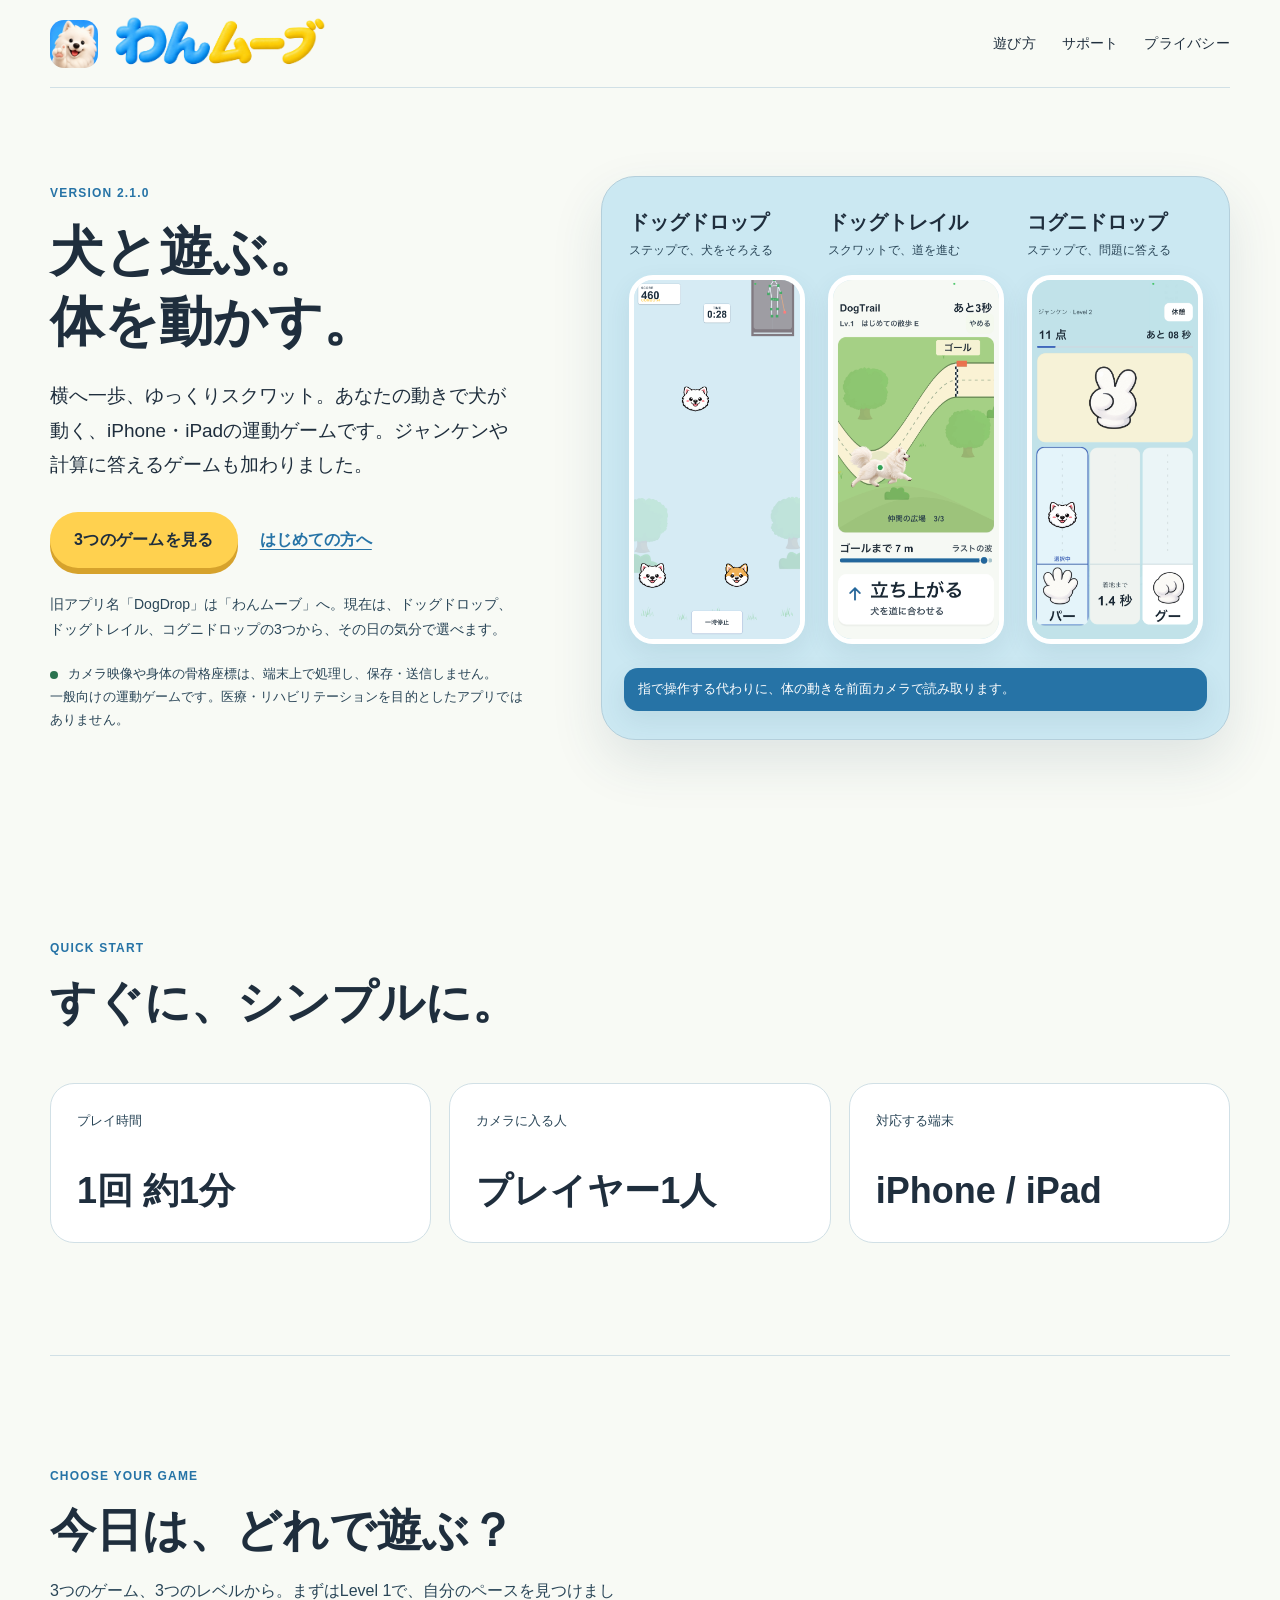
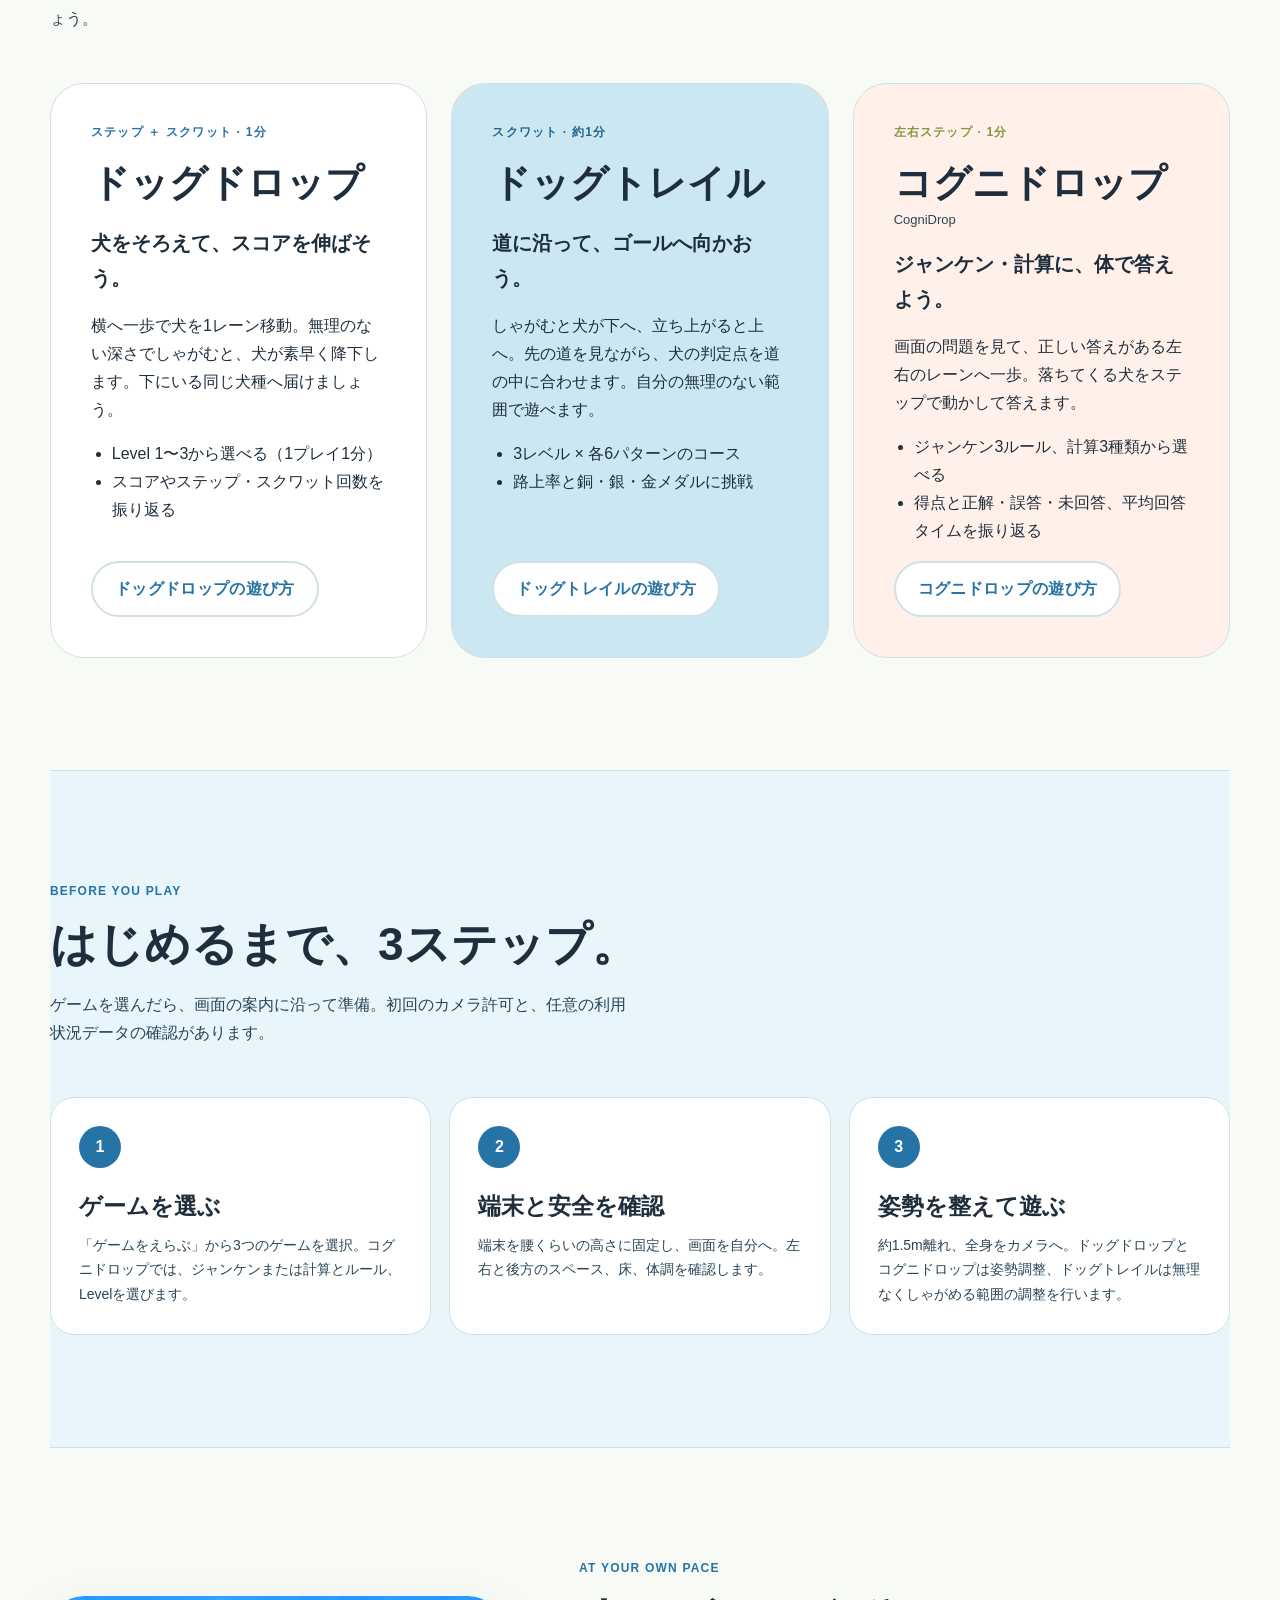
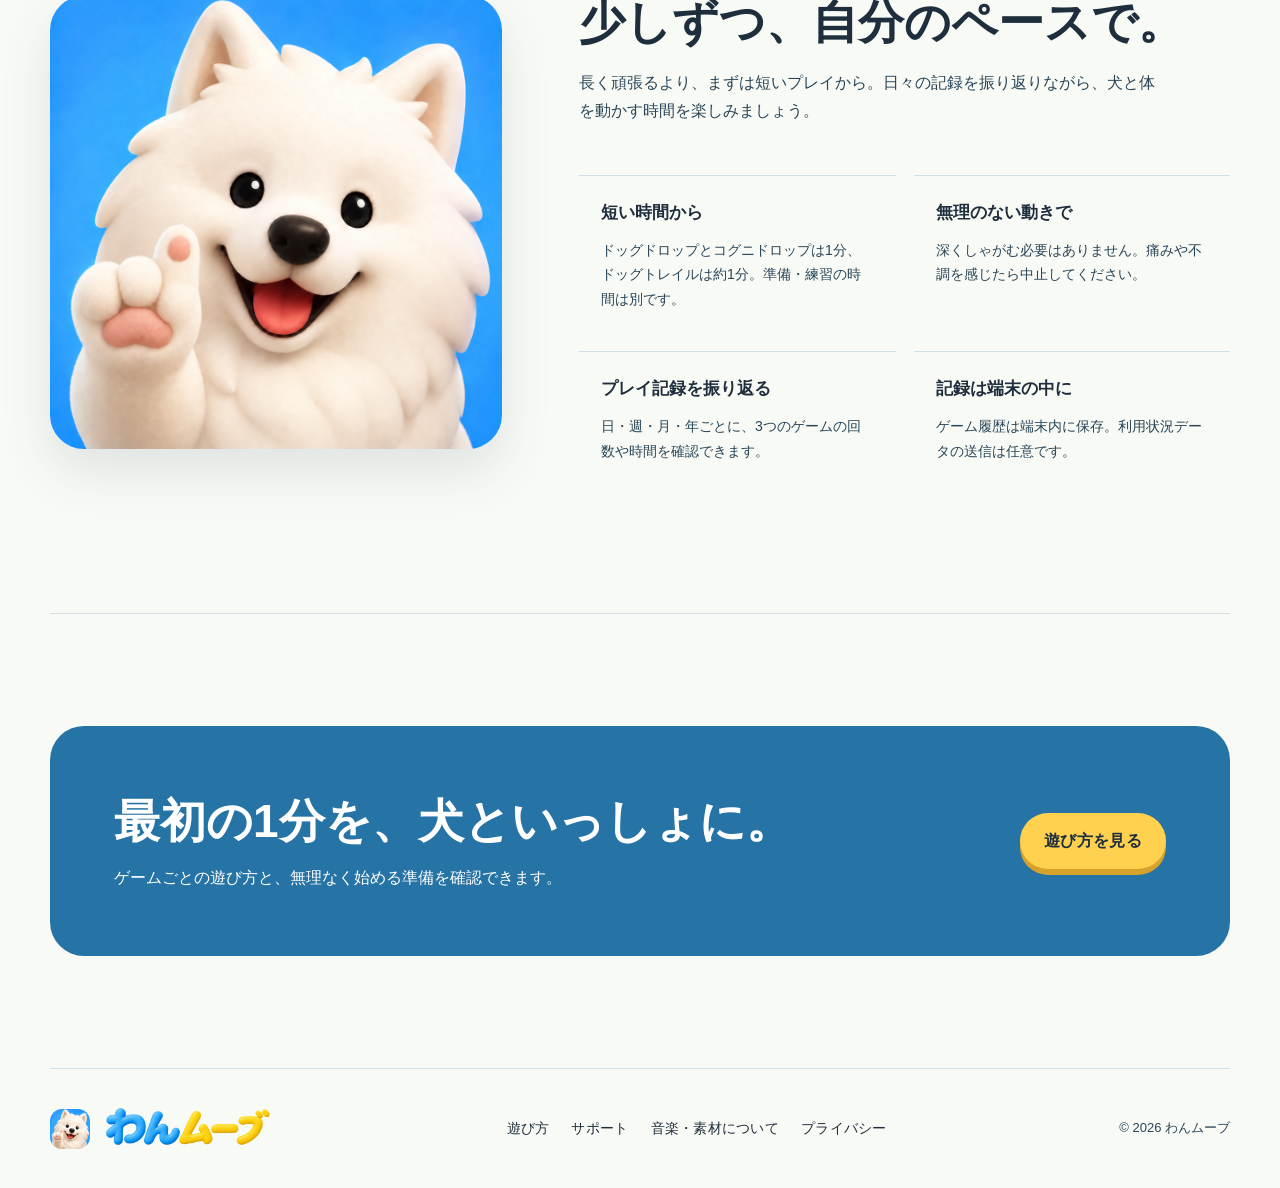
==== index.html @ dbf36a3b "Deploy site from DogDrop@7ab48b36ac5a956c936cc85a78babbbe1dca7e80" ====
<!doctype html>
<html lang="ja">
  <head>
    <meta charset="utf-8" />
    <meta name="viewport" content="width=device-width, initial-scale=1" />
    <meta name="description" content="わんムーブは、犬と遊びながら体を動かすiPhone・iPad向け運動ゲーム。ドッグドロップ、ドッグトレイル、ジャンケンや計算にステップで答えるコグニドロップを楽しめます。" />
    <title>わんムーブ | 犬と遊ぶ、3つの運動ゲーム</title>
    <link rel="icon" href="assets/wanmove-icon.png" />
    <link rel="stylesheet" href="assets/site.css?v=20260921-v2-1" />
  </head>
  <body class="site-shell">
    <a class="skip-link" href="#main-content">本文へ移動</a>
    <header class="site-header" data-od-id="site-header">
      <a class="brand" href="index.html" aria-label="わんムーブ ホーム" data-od-id="header-brand">
        <img class="brand-icon" src="assets/wanmove-icon.png" width="1024" height="1024" alt="" />
        <img class="brand-logo" src="assets/wanmove-logo.png" width="2172" height="724" alt="わんムーブ" />
      </a>
      <nav class="site-nav" aria-label="主要メニュー" data-od-id="primary-navigation">
        <a href="guide.html">遊び方</a>
        <a href="support.html">サポート</a>
        <a href="privacy.html">プライバシー</a>
      </nav>
    </header>

    <main id="main-content">
      <section class="hero" aria-labelledby="hero-title" data-od-id="home-hero">
        <div class="hero-copy">
          <p class="eyebrow">VERSION 2.1.0</p>
          <h1 id="hero-title" data-od-id="hero-heading">犬と遊ぶ。<br />体を動かす。</h1>
          <p class="lead">
            横へ一歩、ゆっくりスクワット。あなたの動きで犬が動く、iPhone・iPadの運動ゲームです。ジャンケンや計算に答えるゲームも加わりました。
          </p>
          <div class="hero-actions">
            <a class="button button-primary" href="#games" data-od-id="hero-primary-cta">3つのゲームを見る</a>
            <a class="text-link" href="guide.html" data-od-id="hero-guide-link">はじめての方へ</a>
          </div>
          <p class="rename-note">旧アプリ名「DogDrop」は「わんムーブ」へ。現在は、ドッグドロップ、ドッグトレイル、コグニドロップの3つから、その日の気分で選べます。</p>
          <p class="privacy-note">カメラ映像や身体の骨格座標は、端末上で処理し、保存・送信しません。</p>
          <p class="small">一般向けの運動ゲームです。医療・リハビリテーションを目的としたアプリではありません。</p>
        </div>

        <div class="hero-stage three-game-stage" aria-label="ドッグドロップ、ドッグトレイル、コグニドロップの実際のプレイ画面" data-od-id="hero-gameplay-stage">
          <figure class="mode-shot" data-od-id="hero-gameplay-image">
            <figcaption><strong>ドッグドロップ</strong><span>ステップで、犬をそろえる</span></figcaption>
            <img src="assets/v2-dogdrop.png" width="1170" height="2532" alt="ドッグドロップのプレイ画面。落ちてくる犬を同じ犬種のレーンへ動かします" />
          </figure>
          <figure class="mode-shot" data-od-id="hero-dogtrail-image">
            <figcaption><strong>ドッグトレイル</strong><span>スクワットで、道を進む</span></figcaption>
            <img src="assets/v2-dogtrail.png" width="1170" height="2532" alt="ドッグトレイルのプレイ画面。横向きのサモエドが、緑の公園の波打つ道に沿ってゴールへ進みます" />
          </figure>
          <figure class="mode-shot" data-od-id="hero-cognidrop-image">
            <figcaption><strong>コグニドロップ</strong><span>ステップで、問題に答える</span></figcaption>
            <img src="assets/v2-1-cognidrop.png" width="1170" height="2532" alt="コグニドロップのプレイ画面。ジャンケンの問題に対し、左右の答えのレーンをステップで選びます" />
          </figure>
          <p class="hero-stage-label">指で操作する代わりに、体の動きを前面カメラで読み取ります。</p>
        </div>
      </section>

      <section class="section" aria-labelledby="facts-title" data-od-id="home-key-facts">
        <div class="section-heading">
          <p class="eyebrow">QUICK START</p>
          <h2 id="facts-title" data-od-id="facts-heading">すぐに、シンプルに。</h2>
        </div>
        <div class="fact-grid">
          <article class="fact-card" data-od-id="fact-card-duration">
            <span>プレイ時間</span>
            <strong>1回 約1分</strong>
          </article>
          <article class="fact-card" data-od-id="fact-card-player">
            <span>カメラに入る人</span>
            <strong>プレイヤー1人</strong>
          </article>
          <article class="fact-card" data-od-id="fact-card-device">
            <span>対応する端末</span>
            <strong>iPhone / iPad</strong>
          </article>
        </div>
      </section>

      <section id="games" class="section" aria-labelledby="games-title">
        <div class="section-heading">
          <p class="eyebrow">CHOOSE YOUR GAME</p>
          <h2 id="games-title">今日は、どれで遊ぶ？</h2>
          <p>3つのゲーム、3つのレベルから。まずはLevel 1で、自分のペースを見つけましょう。</p>
        </div>
        <div class="game-grid">
          <article class="game-card">
            <p class="eyebrow">ステップ ＋ スクワット · 1分</p>
            <h3>ドッグドロップ</h3>
            <p class="game-tagline">犬をそろえて、スコアを伸ばそう。</p>
            <p>横へ一歩で犬を1レーン移動。無理のない深さでしゃがむと、犬が素早く降下します。下にいる同じ犬種へ届けましょう。</p>
            <ul><li>Level 1〜3から選べる（1プレイ1分）</li><li>スコアやステップ・スクワット回数を振り返る</li></ul>
            <a class="button button-secondary" href="guide.html#dogdrop">ドッグドロップの遊び方</a>
          </article>
          <article class="game-card game-card-trail">
            <p class="eyebrow">スクワット · 約1分</p>
            <h3>ドッグトレイル</h3>
            <p class="game-tagline">道に沿って、ゴールへ向かおう。</p>
            <p>しゃがむと犬が下へ、立ち上がると上へ。先の道を見ながら、犬の判定点を道の中に合わせます。自分の無理のない範囲で遊べます。</p>
            <ul><li>3レベル × 各6パターンのコース</li><li>路上率と銅・銀・金メダルに挑戦</li></ul>
            <a class="button button-secondary" href="guide.html#dogtrail">ドッグトレイルの遊び方</a>
          </article>
          <article class="game-card game-card-cogni">
            <p class="eyebrow">左右ステップ · 1分</p>
            <h3>コグニドロップ <span>CogniDrop</span></h3>
            <p class="game-tagline">ジャンケン・計算に、体で答えよう。</p>
            <p>画面の問題を見て、正しい答えがある左右のレーンへ一歩。落ちてくる犬をステップで動かして答えます。</p>
            <ul><li>ジャンケン3ルール、計算3種類から選べる</li><li>得点と正解・誤答・未回答、平均回答タイムを振り返る</li></ul>
            <a class="button button-secondary" href="guide.html#cognidrop">コグニドロップの遊び方</a>
          </article>
        </div>
      </section>

      <section class="section start-section" aria-labelledby="start-title" data-od-id="home-start-steps">
        <div class="section-heading">
          <p class="eyebrow">BEFORE YOU PLAY</p>
          <h2 id="start-title" data-od-id="start-heading">はじめるまで、3ステップ。</h2>
          <p>ゲームを選んだら、画面の案内に沿って準備。初回のカメラ許可と、任意の利用状況データの確認があります。</p>
        </div>
        <ol class="step-grid">
          <li class="step-card" data-od-id="start-step-select">
            <span class="step-number">1</span>
            <h3>ゲームを選ぶ</h3>
            <p>「ゲームをえらぶ」から3つのゲームを選択。コグニドロップでは、ジャンケンまたは計算とルール、Levelを選びます。</p>
          </li>
          <li class="step-card" data-od-id="start-step-safety">
            <span class="step-number">2</span>
            <h3>端末と安全を確認</h3>
            <p>端末を腰くらいの高さに固定し、画面を自分へ。左右と後方のスペース、床、体調を確認します。</p>
          </li>
          <li class="step-card" data-od-id="start-step-posture">
            <span class="step-number">3</span>
            <h3>姿勢を整えて遊ぶ</h3>
            <p>約1.5m離れ、全身をカメラへ。ドッグドロップとコグニドロップは姿勢調整、ドッグトレイルは無理なくしゃがめる範囲の調整を行います。</p>
          </li>
        </ol>
      </section>

      <section class="section play-section" aria-labelledby="play-title" data-od-id="home-gameplay-explainer">
        <div class="play-layout">
          <figure class="samoyed-frame" data-od-id="home-samoyed-image">
            <img src="assets/wanmove-icon.png" width="1024" height="1024" loading="lazy" decoding="async" alt="わんムーブの白いサモエド" />
          </figure>
          <div>
            <div class="section-heading">
              <p class="eyebrow">AT YOUR OWN PACE</p>
              <h2 id="play-title" data-od-id="play-heading">少しずつ、自分のペースで。</h2>
              <p>長く頑張るより、まずは短いプレイから。日々の記録を振り返りながら、犬と体を動かす時間を楽しみましょう。</p>
            </div>
            <div class="mechanic-grid">
              <article class="mechanic-card" data-od-id="mechanic-card-fall">
                <strong>短い時間から</strong>
                <p>ドッグドロップとコグニドロップは1分、ドッグトレイルは約1分。準備・練習の時間は別です。</p>
              </article>
              <article class="mechanic-card" data-od-id="mechanic-card-step">
                <strong>無理のない動きで</strong>
                <p>深くしゃがむ必要はありません。痛みや不調を感じたら中止してください。</p>
              </article>
              <article class="mechanic-card" data-od-id="mechanic-card-squat">
                <strong>プレイ記録を振り返る</strong>
                <p>日・週・月・年ごとに、3つのゲームの回数や時間を確認できます。</p>
              </article>
              <article class="mechanic-card" data-od-id="mechanic-card-match">
                <strong>記録は端末の中に</strong>
                <p>ゲーム履歴は端末内に保存。利用状況データの送信は任意です。</p>
              </article>
            </div>
          </div>
        </div>
      </section>

      <section class="section" aria-labelledby="closing-title" data-od-id="home-closing-cta">
        <div class="closing-panel">
          <div>
            <h2 id="closing-title">最初の1分を、犬といっしょに。</h2>
            <p>ゲームごとの遊び方と、無理なく始める準備を確認できます。</p>
          </div>
          <a class="button button-primary" href="guide.html" data-od-id="closing-primary-cta">遊び方を見る</a>
        </div>
      </section>
    </main>

    <footer class="site-footer" data-od-id="site-footer">
      <a class="brand" href="index.html" aria-label="わんムーブ ホーム"><img class="brand-icon" src="assets/wanmove-icon.png" width="1024" height="1024" alt="" /><img class="brand-logo" src="assets/wanmove-logo.png" width="2172" height="724" alt="わんムーブ" /></a>
      <nav class="footer-nav" aria-label="フッターメニュー">
        <a href="guide.html">遊び方</a><a href="support.html">サポート</a><a href="support.html#music-credits">音楽・素材について</a><a href="privacy.html">プライバシー</a>
      </nav>
      <span>© 2026 わんムーブ</span>
    </footer>
  </body>
</html>
---- assets/site.css ----
:root {
  /* Approved app palette: DogDropTheme's welcome and semantic UI colors. */
  --bg: #f8faf5; /* WelcomeBackground */
  --surface: #ffffff;
  --fg: #1f2e3d; /* Ink */
  --muted: #294557; /* InkSoft, opaque for small web text */
  --border: #d1e0e6;
  --accent: #2673a6; /* ActionBlue */
  --accent-dark: color-mix(in srgb, var(--accent) 78%, var(--fg));
  --navy: var(--fg);
  --sky: #cbe8f2; /* WelcomeGlow */
  --action: #ffd14f; /* WelcomeAction */
  --action-shadow: #d6a22c; /* WelcomeActionShadow */
  --green: #2b734f; /* SuccessText */
  --focus: var(--accent);
  --surface-blue: #e8f5fa; /* SelectedSurface */
  --warning-soft: color-mix(in srgb, var(--action) 22%, var(--surface));
  --info-soft: var(--surface-blue);
  --danger-soft: color-mix(in srgb, #b8333b 8%, var(--surface));
  --success-soft: color-mix(in srgb, var(--green) 8%, var(--surface));
  --display-font: ui-rounded, -apple-system, BlinkMacSystemFont, "Hiragino Sans", "Yu Gothic", sans-serif;
  --body-font: -apple-system, BlinkMacSystemFont, "Hiragino Sans", "Yu Gothic", YuGothic, "Noto Sans JP", sans-serif;
  --mono-font: ui-monospace, "SFMono-Regular", Menlo, Monaco, Consolas, monospace;
  --shadow-sm: 0 10px 26px rgb(38 77 97 / 9%);
  --shadow-lg: 0 22px 52px rgb(38 77 97 / 12%);
  --radius-sm: 16px;
  --radius-md: 24px;
  --radius-lg: 34px;
  --page: min(1180px, calc(100% - 48px));
}

* { box-sizing: border-box; }

html { color-scheme: light; }

body {
  margin: 0;
  overflow-x: clip;
  background: var(--bg);
  color: var(--fg);
  font: 400 16px/1.75 var(--body-font);
  overflow-wrap: anywhere;
}

img {
  max-width: 100%;
  height: auto;
}

figure { margin: 0; }

a { color: inherit; }

a:focus-visible,
summary:focus-visible {
  border-radius: 8px;
  outline: 3px solid var(--focus);
  outline-offset: 4px;
}

.skip-link {
  position: fixed;
  z-index: 100;
  top: 12px;
  left: 12px;
  padding: 10px 14px;
  border-radius: 10px;
  background: var(--navy);
  color: var(--surface);
  transform: translateY(-160%);
}

.skip-link:focus { transform: translateY(0); }

.site-shell { container-type: inline-size; }

.site-header {
  width: var(--page);
  min-height: 88px;
  margin: 0 auto;
  display: flex;
  align-items: center;
  justify-content: space-between;
  gap: 24px;
  border-bottom: 1px solid var(--border);
}

.brand {
  min-height: 44px;
  display: inline-flex;
  align-items: center;
  gap: 10px;
  flex-shrink: 0;
  text-decoration: none;
}

.brand-icon {
  display: block;
  flex-shrink: 0;
  width: 48px;
  height: 48px;
  border-radius: 14px;
  object-fit: cover;
}

.brand-logo {
  display: block;
  width: 222px;
  height: auto;
  aspect-ratio: 3 / 1;
  object-fit: contain;
}

.site-nav {
  display: flex;
  align-items: center;
  justify-content: flex-end;
  gap: clamp(10px, 2vw, 26px);
}

.site-nav a,
.footer-nav a {
  min-height: 44px;
  display: inline-flex;
  align-items: center;
  color: var(--navy);
  font-size: 14px;
  font-weight: 550;
  letter-spacing: 0.02em;
  text-decoration: none;
}

.site-nav a:hover,
.footer-nav a:hover,
.text-link:hover {
  color: var(--accent);
  text-decoration: underline;
  text-decoration-thickness: 2px;
  text-underline-offset: 0.24em;
}

.site-nav a[aria-current="page"] {
  color: var(--accent);
  text-decoration: underline;
  text-decoration-thickness: 2px;
  text-underline-offset: 0.32em;
}

main { display: block; }

.section,
.page-hero,
.article-wrap {
  width: var(--page);
  margin-inline: auto;
}

.section { padding-block: clamp(72px, 9vw, 112px); }

.section + .section { border-top: 1px solid var(--border); }

.eyebrow {
  margin: 0 0 14px;
  color: var(--accent);
  font: 600 12px/1.4 var(--display-font);
  letter-spacing: 0.1em;
}

h1,
h2,
h3 {
  margin: 0;
  color: var(--navy);
  font-family: var(--display-font);
  font-weight: 600;
  letter-spacing: 0;
}

h1 {
  font-size: clamp(42px, 5.2vw, 68px);
  line-height: 1.32;
}

h2 {
  font-size: clamp(30px, 3.6vw, 46px);
  line-height: 1.35;
}

h3 {
  font-size: clamp(19px, 2vw, 23px);
  line-height: 1.4;
}

p { margin: 0; }

.lead {
  max-width: 58ch;
  margin-top: 22px;
  color: var(--fg);
  font-size: clamp(16px, 1.6vw, 19px);
  line-height: 1.8;
}

.updated,
.caption,
.small {
  color: var(--muted);
  font-size: 13px;
  letter-spacing: 0.01em;
}

.updated { margin-top: 14px; }

.section-heading {
  max-width: 760px;
  margin-bottom: clamp(30px, 5vw, 50px);
}

.section-heading > p:last-child:not(.eyebrow) {
  max-width: 65ch;
  margin-top: 16px;
  color: var(--muted);
}

.button {
  min-height: 48px;
  padding: 12px 22px;
  display: inline-flex;
  align-items: center;
  justify-content: center;
  border: 2px solid transparent;
  border-radius: 999px;
  font-weight: 600;
  letter-spacing: 0.02em;
  text-align: center;
  text-decoration: none;
}

.button-primary {
  background: var(--action);
  color: var(--navy);
  box-shadow: 0 6px 0 var(--action-shadow);
}

.button-primary:hover {
  background: color-mix(in srgb, var(--action) 88%, var(--action-shadow));
  box-shadow: 0 4px 0 var(--action-shadow);
  transform: translateY(2px);
}

.button-secondary {
  border-color: var(--border);
  background: var(--surface);
  color: var(--accent);
}

.button-secondary:hover {
  border-color: var(--accent);
  background: var(--surface-blue);
  color: var(--accent-dark);
}

.text-link {
  min-height: 44px;
  display: inline-flex;
  align-items: center;
  color: var(--accent);
  font-weight: 600;
  text-underline-offset: 0.24em;
}

.hero {
  width: var(--page);
  min-height: 680px;
  margin: 0 auto;
  padding-block: clamp(54px, 7vw, 88px);
  display: grid;
  grid-template-columns: minmax(0, 0.86fr) minmax(520px, 1.14fr);
  align-items: center;
  gap: clamp(42px, 6vw, 78px);
}

.hero-copy { max-width: 550px; }

.hero-actions {
  margin-top: 30px;
  display: flex;
  flex-wrap: wrap;
  align-items: center;
  gap: 14px 22px;
}

.privacy-note {
  margin-top: 22px;
  display: flex;
  align-items: flex-start;
  gap: 10px;
  color: var(--muted);
  font-size: 13px;
}

.privacy-note::before {
  flex: 0 0 8px;
  width: 8px;
  height: 8px;
  margin-top: 8px;
  border-radius: 50%;
  background: var(--green);
  content: "";
}

.hero-stage {
  position: relative;
  min-height: 590px;
  overflow: hidden;
  border: 1px solid color-mix(in oklch, var(--navy) 12%, var(--sky));
  border-radius: var(--radius-lg);
  display: grid;
  grid-template-columns: minmax(250px, 0.95fr) minmax(200px, 0.75fr);
  align-items: center;
  gap: 24px;
  padding: 32px;
  background: var(--sky);
  box-shadow: var(--shadow-lg);
}

.gameplay-shot {
  position: relative;
  z-index: 2;
  grid-column: 1;
  grid-row: 1;
  width: min(100%, 310px);
  justify-self: center;
  overflow: hidden;
  border: 8px solid var(--surface);
  border-radius: 32px;
  background: var(--surface);
  box-shadow: 0 18px 34px oklch(25.689% 0.0306 243.48 / 0.18);
}

.gameplay-shot img {
  width: 100%;
  display: block;
}

.motion-rail {
  grid-column: 2;
  grid-row: 1;
  display: grid;
  gap: 14px;
}

.motion-card {
  min-width: 0;
  padding: 15px;
  border: 1px solid color-mix(in oklch, var(--navy) 12%, var(--surface));
  border-radius: 20px;
  background: color-mix(in oklch, var(--surface) 92%, transparent);
  box-shadow: var(--shadow-sm);
}

.motion-card img {
  width: 100%;
  height: 142px;
  display: block;
  object-fit: contain;
}

.motion-card strong {
  display: block;
  margin-top: 8px;
  color: var(--navy);
  font-size: 15px;
}

.motion-card span {
  display: block;
  color: var(--muted);
  font-size: 12px;
}

.hero-stage-label {
  grid-column: 1 / -1;
  grid-row: 2;
  justify-self: end;
  max-width: min(100%, 360px);
  padding: 10px 14px;
  border-radius: 14px;
  background: var(--accent);
  color: var(--surface);
  box-shadow: var(--shadow-sm);
  font-size: 13px;
  font-weight: 550;
}

.fact-grid,
.step-grid,
.mechanic-grid,
.summary-grid {
  display: grid;
  gap: 18px;
}

.fact-grid { grid-template-columns: repeat(3, 1fr); }

.fact-card,
.step-card,
.summary-card {
  border: 1px solid var(--border);
  border-radius: var(--radius-md);
  background: var(--surface);
}

.fact-card {
  min-height: 160px;
  padding: 26px;
  display: flex;
  flex-direction: column;
  justify-content: space-between;
}

.fact-card span {
  color: var(--muted);
  font-size: 13px;
}

.fact-card strong {
  color: var(--navy);
  font: 600 clamp(25px, 3vw, 36px)/1.35 var(--display-font);
}

.start-section { background: var(--surface-blue); }

.step-grid {
  grid-template-columns: repeat(3, 1fr);
  margin: 0;
  padding: 0;
  list-style: none;
}

.step-card { padding: 28px; }

.step-number {
  width: 42px;
  height: 42px;
  margin-bottom: 22px;
  border-radius: 50%;
  display: grid;
  place-items: center;
  background: var(--accent);
  color: var(--surface);
  font: 600 16px/1 var(--display-font);
}

.step-card p,
.mechanic-card p { margin-top: 10px; color: var(--muted); font-size: 14px; }

.play-section { padding-block-end: clamp(80px, 10vw, 128px); }

.play-layout {
  display: grid;
  grid-template-columns: minmax(320px, 0.82fr) minmax(0, 1.18fr);
  align-items: center;
  gap: clamp(34px, 6vw, 78px);
}

.samoyed-frame {
  overflow: hidden;
  border-radius: var(--radius-lg);
  background: var(--surface);
  box-shadow: var(--shadow-lg);
}

.samoyed-frame img {
  width: 100%;
  aspect-ratio: 1;
  display: block;
  object-fit: cover;
  object-position: center 38%;
}

.mechanic-grid { grid-template-columns: 1fr 1fr; margin-top: 30px; }

.mechanic-card {
  padding: 22px;
  border-top: 1px solid var(--border);
}

.mechanic-card strong { color: var(--navy); font-size: 17px; }

.closing-panel {
  padding: clamp(34px, 6vw, 64px);
  border-radius: var(--radius-lg);
  display: flex;
  align-items: center;
  justify-content: space-between;
  gap: 32px;
  background: var(--accent);
  color: var(--surface);
}

.closing-panel h2 { color: var(--surface); }

.closing-panel p { max-width: 58ch; margin-top: 12px; color: var(--surface); }

.page-hero {
  padding-block: clamp(56px, 8vw, 96px) clamp(38px, 5vw, 62px);
}

.page-hero .lead { max-width: 68ch; }

.article-wrap { padding-bottom: clamp(80px, 10vw, 128px); }

.scene-list { display: grid; gap: 28px; }

.scene {
  min-width: 0;
  overflow: hidden;
  border: 1px solid var(--border);
  border-radius: var(--radius-lg);
  display: grid;
  grid-template-columns: minmax(0, 0.85fr) minmax(420px, 1.15fr);
  background: var(--surface);
  box-shadow: var(--shadow-sm);
}

.scene-copy { padding: clamp(28px, 5vw, 52px); }

.scene-label {
  margin-bottom: 16px;
  color: var(--accent);
  font: 600 12px/1.4 var(--display-font);
  letter-spacing: 0.1em;
}

.scene-copy p:not(.scene-label) { margin-top: 14px; color: var(--muted); }

.scene-list ul { margin: 20px 0 0; padding-left: 1.35em; }

.scene-list li + li { margin-top: 8px; }

.scene-media {
  min-height: 390px;
  display: grid;
  place-items: center;
  padding: 28px;
  background: var(--sky);
}

.scene-media > img {
  width: 100%;
  max-height: 410px;
  display: block;
  border-radius: 22px;
  object-fit: contain;
}

.phone-pair {
  width: 100%;
  display: grid;
  grid-template-columns: repeat(2, minmax(0, 230px));
  justify-content: center;
  gap: 18px;
}

.phone-pair figure { margin: 0; }

.phone-pair img {
  width: 100%;
  display: block;
  border: 6px solid var(--surface);
  border-radius: 24px;
  box-shadow: var(--shadow-sm);
}

.phone-pair figcaption {
  margin-top: 8px;
  color: var(--muted);
  font-size: 12px;
  text-align: center;
}

.control-pair {
  width: 100%;
  display: grid;
  grid-template-columns: 1fr 1fr;
  gap: 16px;
}

.control-demo {
  min-width: 0;
  padding: 18px;
  border-radius: 20px;
  background: var(--surface);
  text-align: center;
}

.control-images {
  height: 180px;
  display: grid;
  grid-template-columns: 1fr auto 1fr;
  align-items: end;
  gap: 2px;
}

.control-images img { width: 100%; max-height: 170px; object-fit: contain; }

.control-images span { align-self: center; color: var(--accent); font-size: 24px; font-weight: 600; }

.control-demo strong { display: block; margin-top: 10px; color: var(--navy); }

.control-demo p { margin-top: 4px; color: var(--muted); font-size: 13px; }

.detail-group {
  margin-top: 46px;
  padding: clamp(26px, 5vw, 42px);
  border-radius: var(--radius-lg);
  background: var(--surface-blue);
}

.detail-group > h2 { font-size: clamp(26px, 3vw, 36px); }

details {
  border-bottom: 1px solid var(--border);
  background: transparent;
}

details:first-of-type { margin-top: 20px; border-top: 1px solid var(--border); }

summary {
  min-height: 60px;
  padding: 16px 48px 16px 0;
  display: flex;
  align-items: center;
  position: relative;
  color: var(--navy);
  cursor: pointer;
  font-weight: 600;
  letter-spacing: 0.01em;
  list-style: none;
}

summary::-webkit-details-marker { display: none; }

summary::after {
  position: absolute;
  right: 10px;
  width: 30px;
  height: 30px;
  border: 1px solid var(--border);
  border-radius: 50%;
  display: grid;
  place-items: center;
  background: var(--surface);
  color: var(--accent);
  content: "+";
  font-size: 20px;
  line-height: 1;
}

details[open] summary::after { content: "−"; }

.details-body { padding: 0 0 24px; }

.details-body p + p,
.details-body p + ul,
.details-body p + ol { margin-top: 12px; }

.details-body ul,
.details-body ol { margin-bottom: 0; padding-left: 1.4em; }

.details-body li + li { margin-top: 8px; }

.safety-box,
.info-box,
.warning-box {
  margin-top: 26px;
  padding: 22px 24px;
  border-radius: 18px;
}

.safety-box { background: var(--warning-soft); }
.info-box { background: var(--info-soft); }
.warning-box { background: var(--danger-soft); }

.safety-box strong,
.info-box strong,
.warning-box strong { display: block; margin-bottom: 5px; color: var(--navy); }

.priority-support {
  margin: 36px 0 54px;
  padding: clamp(24px, 4vw, 36px);
  border-radius: var(--radius-lg);
  background: var(--accent);
  box-shadow: var(--shadow-lg);
}

.priority-support h2 { color: var(--surface); font-size: clamp(24px, 3vw, 32px); }

.priority-grid {
  margin-top: 22px;
  display: grid;
  grid-template-columns: repeat(3, 1fr);
  gap: 14px;
}

.priority-card {
  min-height: 168px;
  padding: 22px;
  border-radius: 20px;
  display: flex;
  flex-direction: column;
  justify-content: space-between;
  background: var(--surface);
  color: var(--navy);
  text-decoration: none;
}

.priority-card:hover { background: var(--sky); color: var(--navy); }

.priority-card strong { font: 600 19px/1.45 var(--display-font); }

.priority-card span { font-size: 13px; color: var(--muted); }

.support-group {
  padding-block: 42px;
  border-top: 1px solid var(--border);
}

.support-group > h2 { font-size: clamp(26px, 3.3vw, 38px); }

.support-group > p { max-width: 68ch; margin-top: 12px; color: var(--muted); }

.support-accordions { margin-top: 22px; }

.support-accordions details {
  margin-top: 12px;
  border: 1px solid var(--border);
  border-radius: 18px;
  background: var(--surface);
}

.support-accordions details:first-of-type { margin-top: 0; }

.support-accordions summary { padding-inline: 20px 60px; }

.support-accordions .details-body { padding: 0 20px 24px; }

.trouble-meta {
  margin-bottom: 20px;
  padding: 16px;
  border-radius: 14px;
  display: grid;
  grid-template-columns: 1fr 1fr;
  gap: 14px;
  background: color-mix(in oklch, var(--sky) 50%, var(--surface));
}

.trouble-meta p { font-size: 14px; }

.trouble-meta strong,
.resolved strong { display: block; color: var(--navy); }

.resolved {
  margin-top: 18px;
  padding: 15px 16px;
  border-radius: 13px;
  background: var(--success-soft);
  font-size: 14px;
}

.support-columns,
.privacy-summary { display: grid; grid-template-columns: repeat(2, 1fr); gap: 18px; }

.support-column {
  padding: 24px;
  border: 1px solid var(--border);
  border-radius: 20px;
  background: var(--surface);
}

.support-column ul { margin: 14px 0 0; padding-left: 1.4em; }

.support-column li + li { margin-top: 8px; }

#music-credits > h3 { margin-top: 28px; }

#music-credits .support-column h4 {
  margin: 0;
  color: var(--navy);
  font: 700 21px/1.4 var(--display-font);
}

.contact-panel {
  margin-top: 46px;
  padding: clamp(28px, 5vw, 48px);
  border-radius: var(--radius-lg);
  background: var(--surface-blue);
}

.contact-panel h2 { font-size: clamp(28px, 3.4vw, 40px); }

.contact-panel > p { margin-top: 14px; }

.contact-list { columns: 2; margin: 22px 0; padding-left: 1.4em; column-gap: 40px; }

.contact-list li { break-inside: avoid; }

.contact-list li + li { margin-top: 8px; }

.contact-actions { margin-top: 22px; display: flex; flex-wrap: wrap; align-items: center; gap: 14px; }

.privacy-summary { grid-template-columns: repeat(3, 1fr); margin: 34px 0 54px; }

.summary-card { padding: 24px; }

.summary-card strong {
  display: block;
  margin-bottom: 10px;
  color: var(--navy);
  font: 600 19px/1.45 var(--display-font);
}

.summary-card p { color: var(--muted); font-size: 14px; }

.policy-body { max-width: 880px; }

.policy-section {
  padding-block: 32px;
  border-top: 1px solid var(--border);
}

.policy-section h2 { font-size: clamp(23px, 2.7vw, 30px); }

.policy-section p,
.policy-section ul { max-width: 72ch; margin-top: 14px; }

.policy-section li + li { margin-top: 8px; }

.site-footer {
  width: var(--page);
  min-height: 120px;
  margin: 0 auto;
  border-top: 1px solid var(--border);
  display: grid;
  grid-template-columns: auto 1fr auto;
  align-items: center;
  gap: 28px;
  color: var(--muted);
  font-size: 13px;
}

.footer-nav { display: flex; justify-content: center; gap: 22px; }
.site-footer .brand-logo { width: 174px; }
.site-footer .brand-icon { width: 40px; height: 40px; border-radius: 12px; }

/* v2.1.0: keep the three games and their instructions distinct. */
[id] { scroll-margin-top: 24px; }
.brand { white-space: nowrap; }
.rename-note { margin-top: 24px; color: var(--muted); font-size: 14px; }
.dual-game-stage {
  min-height: 0;
  grid-template-columns: repeat(2, minmax(0, 1fr));
  align-items: start;
  gap: 24px 20px;
  padding: 28px;
}
.three-game-stage {
  min-height: 0;
  grid-template-columns: repeat(3, minmax(0, 1fr));
  align-items: start;
  gap: 24px 14px;
  padding: 28px 22px;
}
.hero h1 { font-size: clamp(38px, 4.2vw, 56px); }
.mode-shot { min-width: 0; width: 100%; max-width: 220px; justify-self: center; }
.mode-shot figcaption { margin-bottom: 14px; }
.mode-shot strong { display: block; color: var(--navy); font-size: 23px; }
.mode-shot span { display: block; color: var(--muted); font-size: 12px; }
.mode-shot img {
  display: block;
  width: 100%;
  border: 5px solid var(--surface);
  border-radius: 24px;
  box-shadow: var(--shadow-sm);
}
.dual-game-stage .hero-stage-label,
.three-game-stage .hero-stage-label { grid-column: 1 / -1; margin: 0; max-width: 100%; justify-self: stretch; }
.three-game-stage .mode-shot { max-width: 176px; }
.three-game-stage .mode-shot strong { font-size: 20px; }
.game-grid { display: grid; grid-template-columns: repeat(3, minmax(0, 1fr)); gap: 24px; }
.game-card {
  display: flex;
  flex-direction: column;
  align-items: flex-start;
  gap: 16px;
  padding: clamp(24px, 4vw, 40px);
  border: 1px solid var(--border);
  border-radius: var(--radius-lg);
  background: var(--surface);
}
.game-card-trail { background: var(--sky); }
.game-card-cogni { background: color-mix(in oklch, var(--action) 19%, var(--surface)); }
.game-card .eyebrow { margin: 0; }
.game-card-trail .eyebrow { color: var(--accent-dark); }
.game-card-cogni .eyebrow { color: color-mix(in oklch, var(--action-shadow) 78%, var(--navy)); }
.game-card h3 { font-size: clamp(28px, 3vw, 38px); }
.game-card h3 span { display: block; color: var(--muted); font: 400 13px/1.6 var(--body-font); }
.game-card p, .game-card ul { margin: 0; }
.game-card ul { padding-left: 1.3em; }
.game-tagline { font-weight: 600; color: var(--navy); font-size: 20px; }
.game-card .button { margin-top: auto; }
.guide-jump { display: flex; flex-wrap: wrap; align-items: center; gap: 14px; margin-bottom: 32px; }
.trail-guide,
.cogni-guide { margin-top: 64px; }
.calibration-steps { padding-left: 1.4em; }
.calibration-steps li + li { margin-top: 20px; }
.calibration-steps strong, .calibration-steps span { display: block; }
.calibration-steps span { margin-top: 6px; color: var(--muted); }
.guide-trail-shot { max-width: 250px; }
.guide-trail-shot img { display: block; border-radius: 22px; }
.guide-trail-shot figcaption { margin-top: 16px; color: var(--muted); font-size: 14px; }
.guide-mode-shot,
.records-shot { max-width: 250px; margin: 0 auto; }
.guide-mode-shot img,
.records-shot img { display: block; width: 100%; border: 5px solid var(--surface); border-radius: 22px; box-shadow: var(--shadow-sm); }
.guide-mode-shot figcaption,
.records-shot figcaption { margin-top: 14px; color: var(--muted); font-size: 13px; text-align: center; }
.records-shot { margin-top: 26px; }
#play-records p { margin-top: 18px; }
.priority-grid { grid-template-columns: repeat(2, minmax(0, 1fr)); }

@container (max-width: 920px) {
  .hero { grid-template-columns: 1fr; }
  .hero-copy { max-width: 680px; }
  .hero-stage { width: min(100%, 700px); }
  .scene { grid-template-columns: 1fr; }
}

@media (max-width: 980px) {
  .hero { grid-template-columns: 1fr; min-height: 0; }
  .hero-copy { max-width: 680px; }
  .hero-stage { width: min(100%, 700px); justify-self: center; }
  .play-layout { grid-template-columns: 1fr; }
  .samoyed-frame { max-width: 700px; }
  .scene { grid-template-columns: 1fr; }
  .game-grid { grid-template-columns: repeat(2, minmax(0, 1fr)); }
  .game-card-cogni { grid-column: 1 / -1; }
  .site-footer { padding-block: 28px; grid-template-columns: 1fr auto; }
  .footer-nav { grid-column: 1 / -1; grid-row: 2; justify-content: flex-start; flex-wrap: wrap; }
}

@media (max-width: 760px) {
  :root { --page: min(100% - 36px, 680px); }
  body { font-size: 15px; }
  .site-header { min-height: 64px; gap: 4px; flex-wrap: wrap; padding-block: 12px; }
  .brand-logo { width: 204px; }
  .brand-icon { width: 44px; height: 44px; border-radius: 13px; }
  .site-nav { flex: 1 1 100%; gap: 8px; }
  .site-nav a { flex: 1 1 auto; justify-content: center; font-size: 12px; white-space: nowrap; }
  .hero { padding-block: 42px 68px; gap: 38px; }
  .hero-stage { min-height: 520px; grid-template-columns: minmax(180px, 0.95fr) minmax(132px, 0.7fr); padding: 20px; gap: 14px; }
  .three-game-stage { min-height: 0; grid-template-columns: repeat(3, minmax(0, 1fr)); gap: 18px 10px; }
  .gameplay-shot { border-width: 6px; border-radius: 25px; }
  .motion-card { padding: 10px; border-radius: 16px; }
  .motion-card img { height: 112px; }
  .hero-stage-label { max-width: 100%; }
  .fact-grid,
  .step-grid,
  .priority-grid,
  .privacy-summary { grid-template-columns: 1fr; }
  .game-grid { grid-template-columns: 1fr; }
  .game-card-cogni { grid-column: auto; }
  .fact-card { min-height: 126px; }
  .play-layout { grid-template-columns: 1fr; }
  .closing-panel { align-items: flex-start; flex-direction: column; }
  .scene-media { min-height: 0; padding: 22px; }
  .control-pair { grid-template-columns: 1fr; }
  .priority-card { min-height: 126px; }
  .support-columns { grid-template-columns: 1fr; }
  .trouble-meta { grid-template-columns: 1fr; }
  .contact-list { columns: 1; }
  .site-footer { padding-block: 28px; grid-template-columns: 1fr auto; }
  .site-footer .brand { justify-self: start; }
  .footer-nav { grid-column: 1 / -1; grid-row: 2; justify-content: flex-start; flex-wrap: wrap; }
}

@media (max-width: 520px) {
  :root { --page: calc(100% - 28px); }
  h1 { font-size: clamp(38px, 11vw, 50px); }
  .hero-actions { align-items: stretch; flex-direction: column; }
  .hero-actions .button,
  .hero-actions .text-link { width: 100%; justify-content: center; }
  .hero-stage { min-height: 475px; grid-template-columns: minmax(154px, 1fr) minmax(116px, 0.7fr); padding: 14px; gap: 10px; border-radius: 27px; }
  .three-game-stage { min-height: 0; grid-template-columns: repeat(2, minmax(0, 1fr)); gap: 18px 10px; }
  .three-game-stage .mode-shot:last-of-type { grid-column: 1 / -1; width: min(52%, 176px); }
  .gameplay-shot { border-width: 5px; border-radius: 21px; }
  .motion-card { padding: 8px; }
  .motion-card img { height: 95px; }
  .motion-card strong { font-size: 13px; }
  .motion-card span { font-size: 11px; }
  .hero-stage-label { max-width: 100%; padding: 8px 10px; font-size: 11px; }
  .mechanic-grid { grid-template-columns: 1fr; }
  .phone-pair { gap: 10px; }
  .phone-pair img { border-width: 4px; border-radius: 18px; }
  .control-images { height: 150px; }
  .control-images img { max-height: 142px; }
  .support-accordions summary { padding-left: 16px; }
  .support-accordions .details-body { padding-inline: 16px; }
  .contact-actions { align-items: stretch; flex-direction: column; }
  .contact-actions .button { width: 100%; }
  .dual-game-stage { min-height: 0; grid-template-columns: repeat(2, minmax(0, 1fr)); padding: 14px; gap: 18px 12px; }
  .mode-shot strong { font-size: 20px; }
  .mode-shot span { font-size: 11px; }
  .mode-shot img { border-width: 3px; border-radius: 16px; }
  .guide-jump .button { flex: 1 1 40%; padding-inline: 12px; }
  .game-card .button { width: 100%; }
  .site-footer { grid-template-columns: 1fr; gap: 16px; }
}

@media (prefers-reduced-motion: reduce) {
  *,
  *::before,
  *::after {
    scroll-behavior: auto !important;
    transition-duration: 0.01ms !important;
    animation-duration: 0.01ms !important;
    animation-iteration-count: 1 !important;
  }
}

@media print {
  .site-header,
  .site-footer,
  .skip-link { display: none; }
  body { background: var(--surface); }
  .article-wrap,
  .page-hero,
  .section { width: 100%; }
}
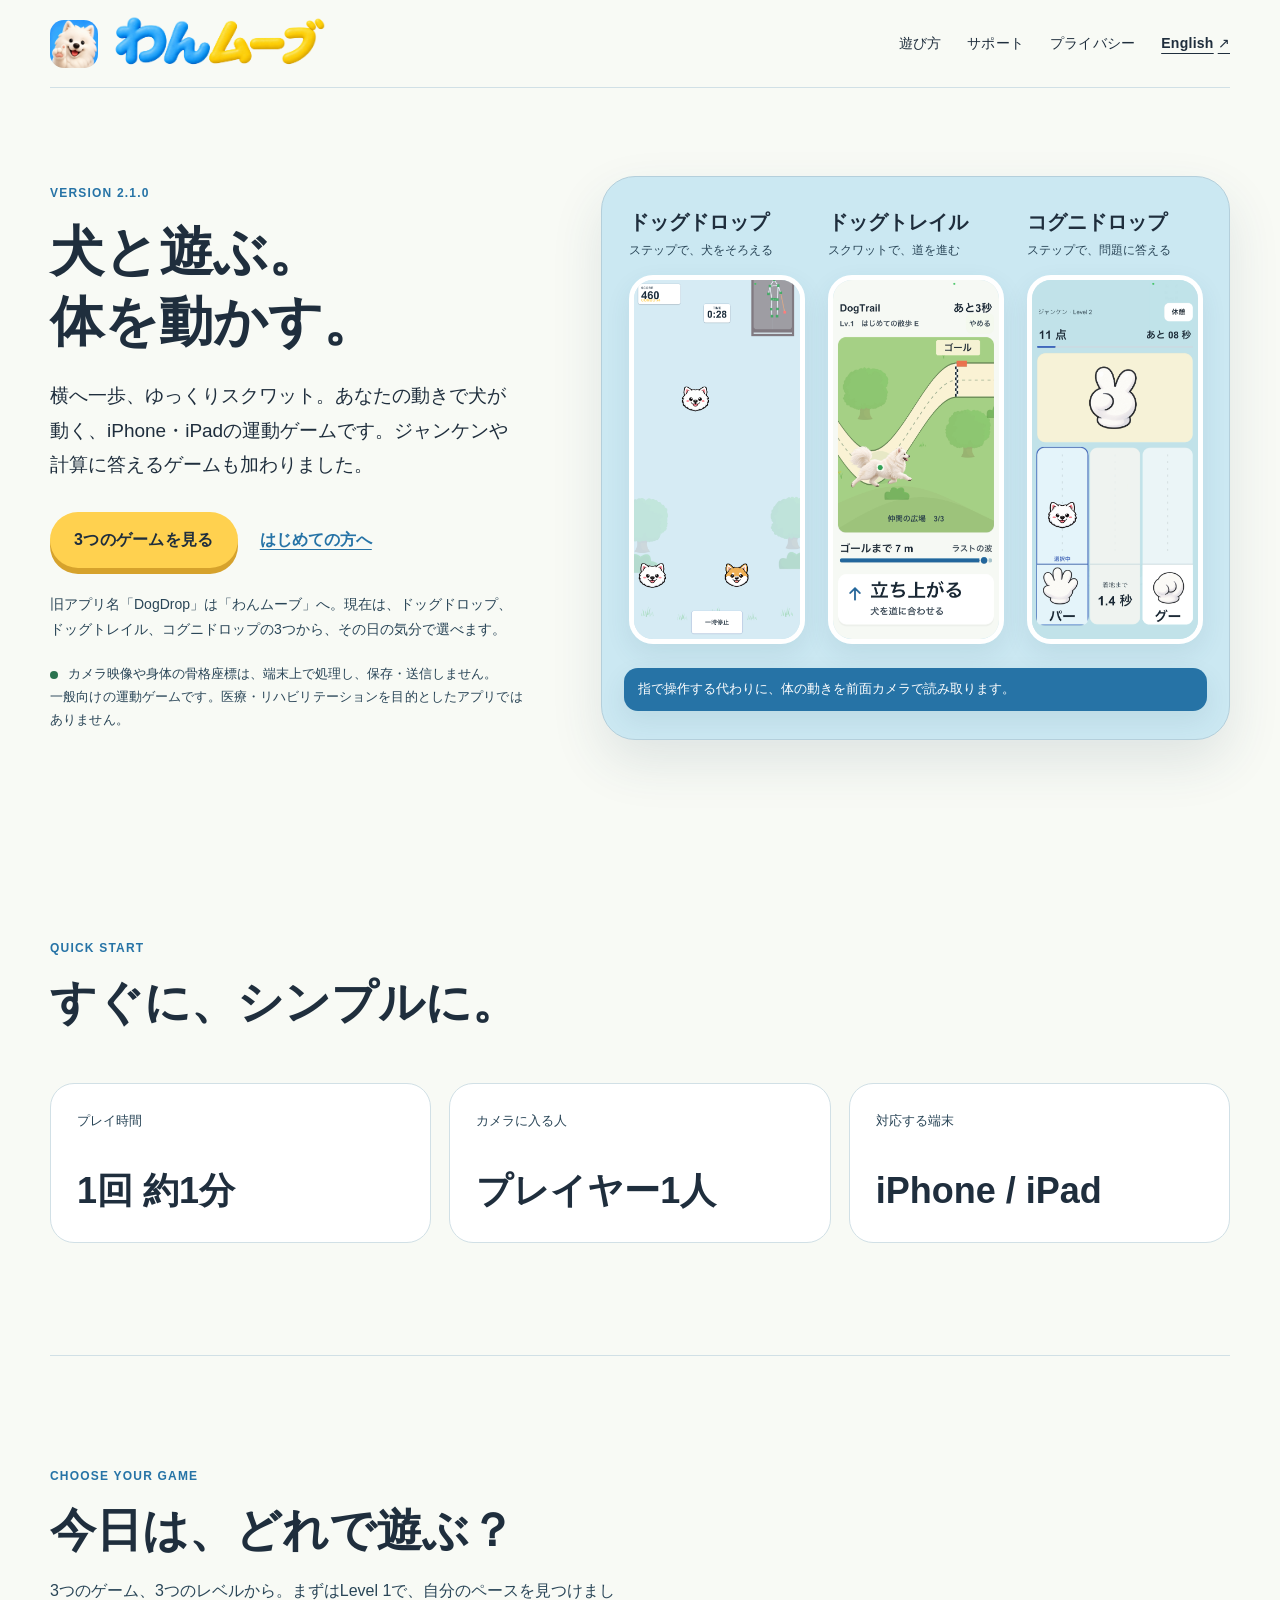
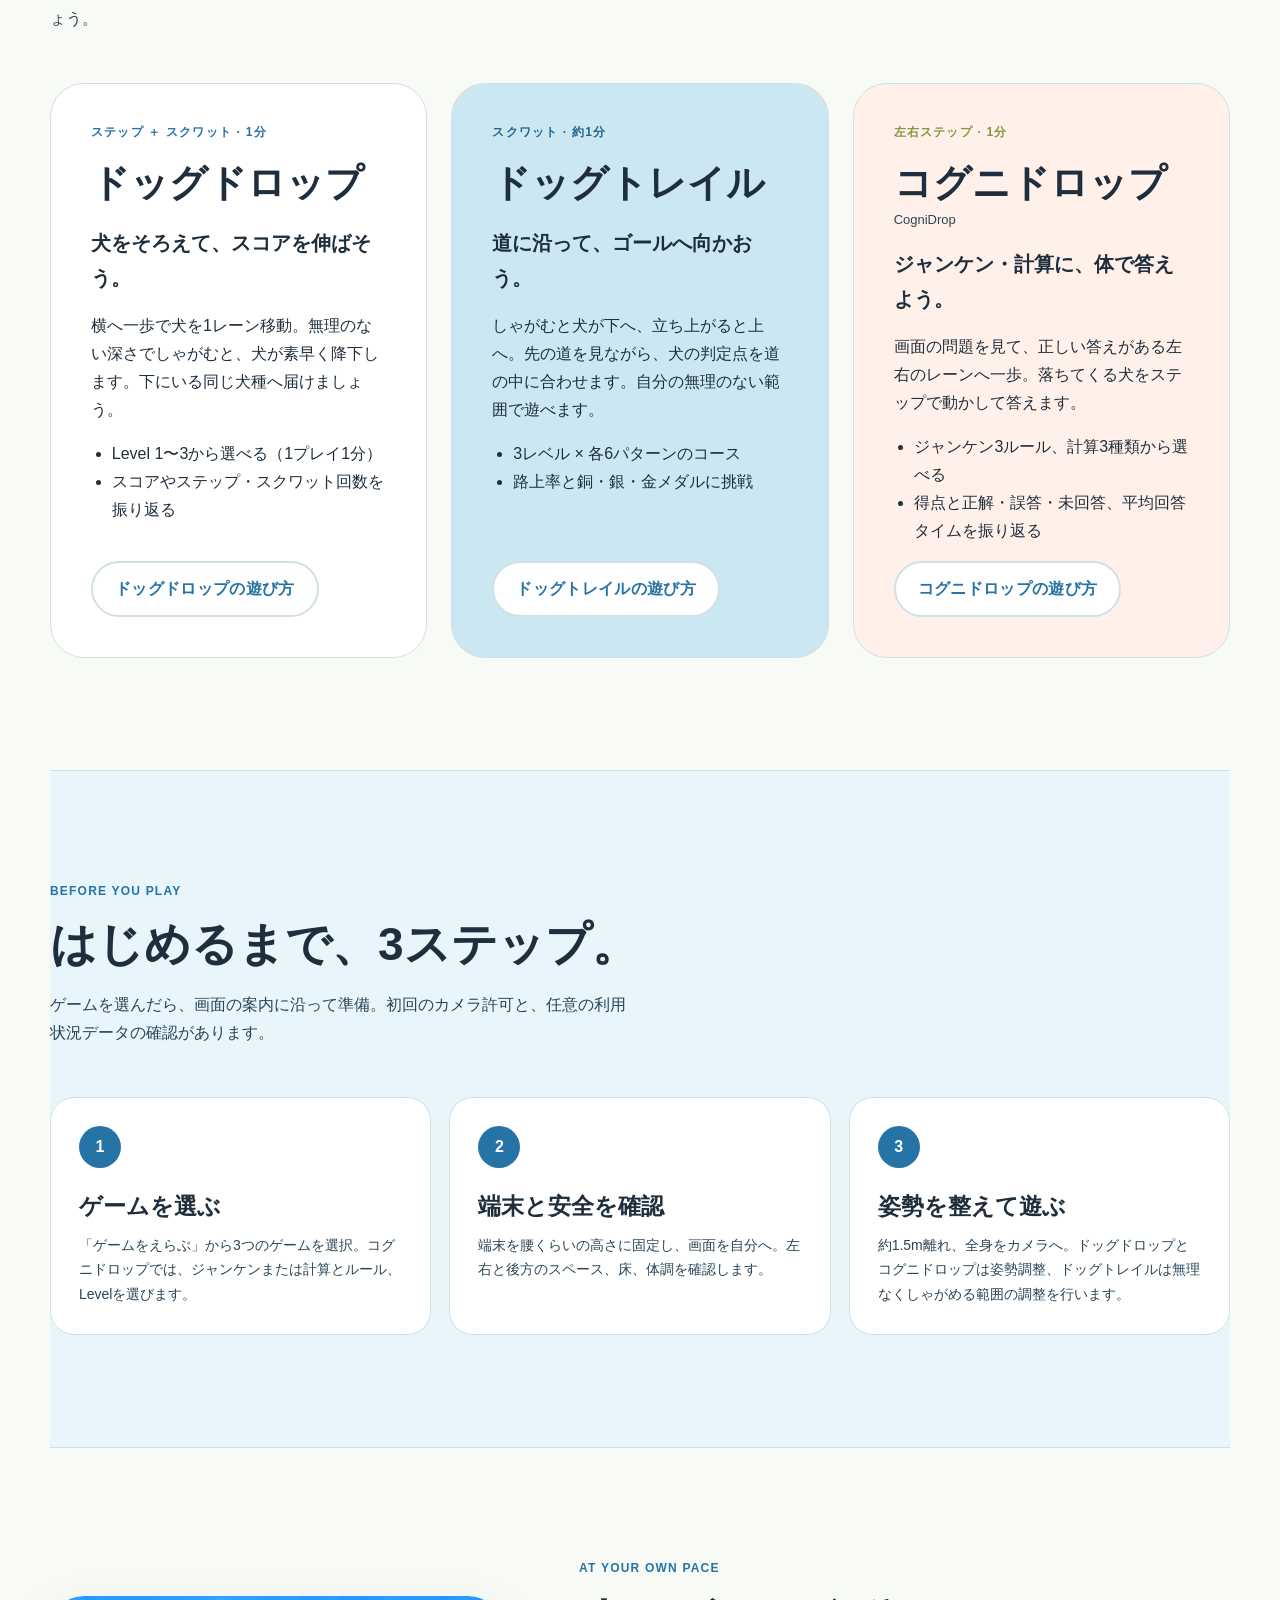
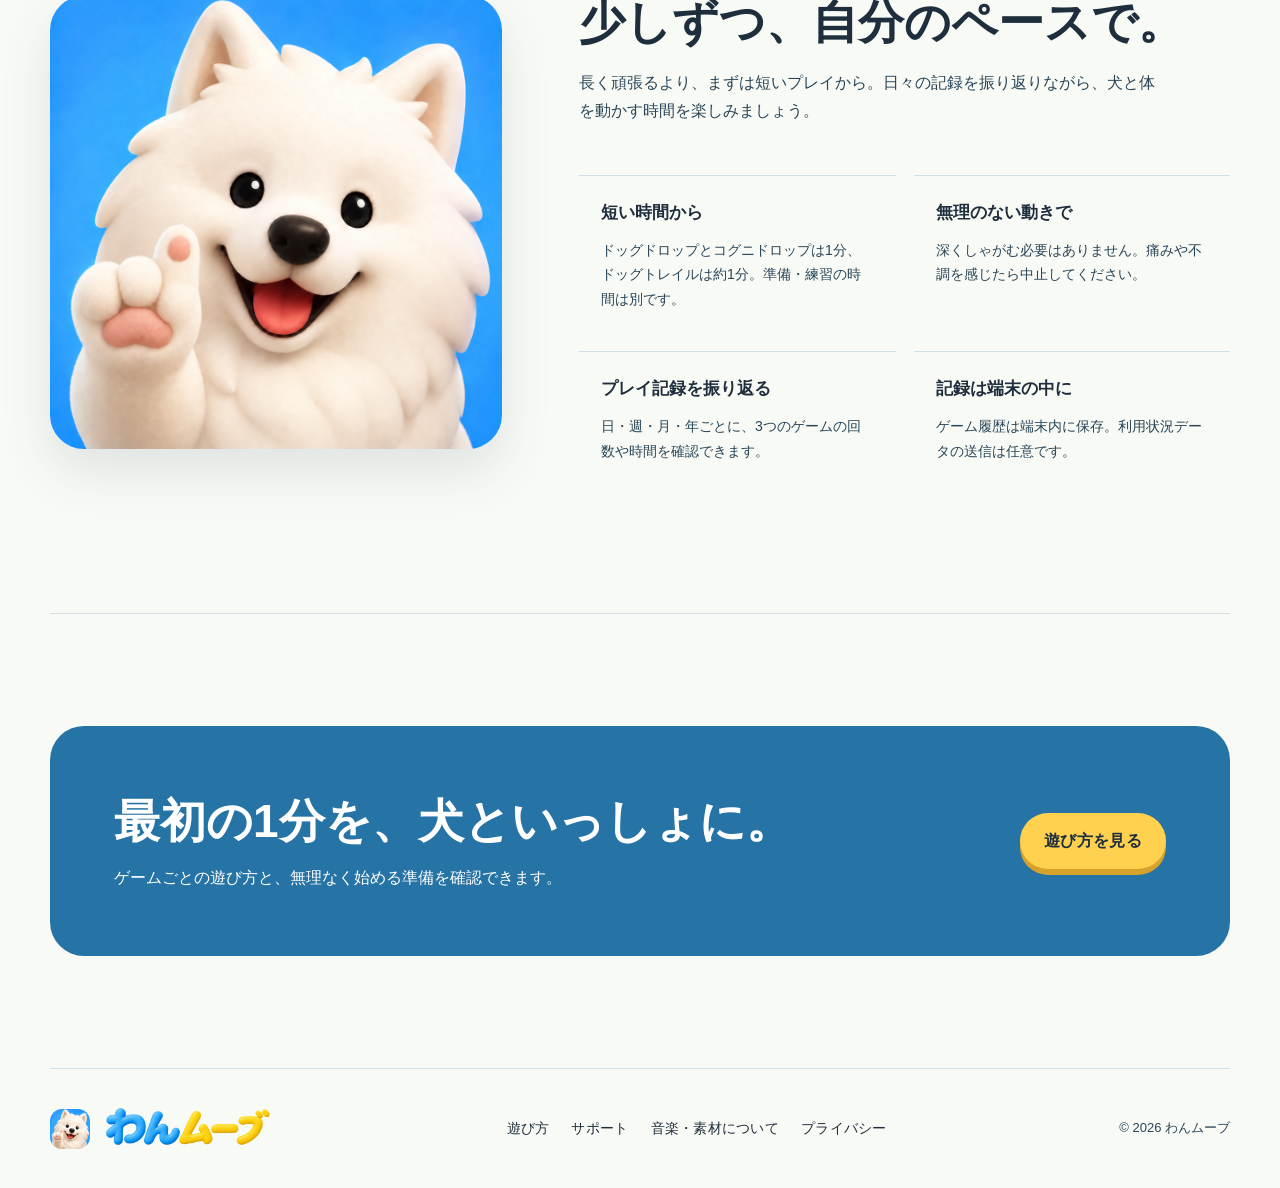
==== commit b60eafae: "Deploy site from DogDrop@444aa068f5032bc1b9a153535b39599970e4ae8b" ====
--- a/index.html
+++ b/index.html
@@ -6,7 +6,9 @@
     <meta name="description" content="わんムーブは、犬と遊びながら体を動かすiPhone・iPad向け運動ゲーム。ドッグドロップ、ドッグトレイル、ジャンケンや計算にステップで答えるコグニドロップを楽しめます。" />
     <title>わんムーブ | 犬と遊ぶ、3つの運動ゲーム</title>
     <link rel="icon" href="assets/wanmove-icon.png" />
-    <link rel="stylesheet" href="assets/site.css?v=20260921-v2-1" />
+    <link rel="stylesheet" href="assets/site.css?v=20260923-languages" />
+    <link rel="alternate" hreflang="ja" href="index.html" />
+    <link rel="alternate" hreflang="en" href="en/index.html" />
   </head>
   <body class="site-shell">
     <a class="skip-link" href="#main-content">本文へ移動</a>
@@ -19,6 +21,7 @@
         <a href="guide.html">遊び方</a>
         <a href="support.html">サポート</a>
         <a href="privacy.html">プライバシー</a>
+        <a class="language-link" href="en/index.html" lang="en" hreflang="en">English <span aria-hidden="true">↗</span></a>
       </nav>
     </header>
 
--- a/assets/site.css
+++ b/assets/site.css
@@ -109,6 +109,18 @@
   height: auto;
   aspect-ratio: 3 / 1;
   object-fit: contain;
+}
+
+.brand-wordmark {
+  color: var(--navy);
+  font: 800 clamp(26px, 3vw, 34px)/1.2 var(--display-font);
+  letter-spacing: -0.04em;
+}
+
+.site-nav .language-link {
+  gap: 4px;
+  text-decoration: underline;
+  text-underline-offset: 5px;
 }
 
 .site-nav {
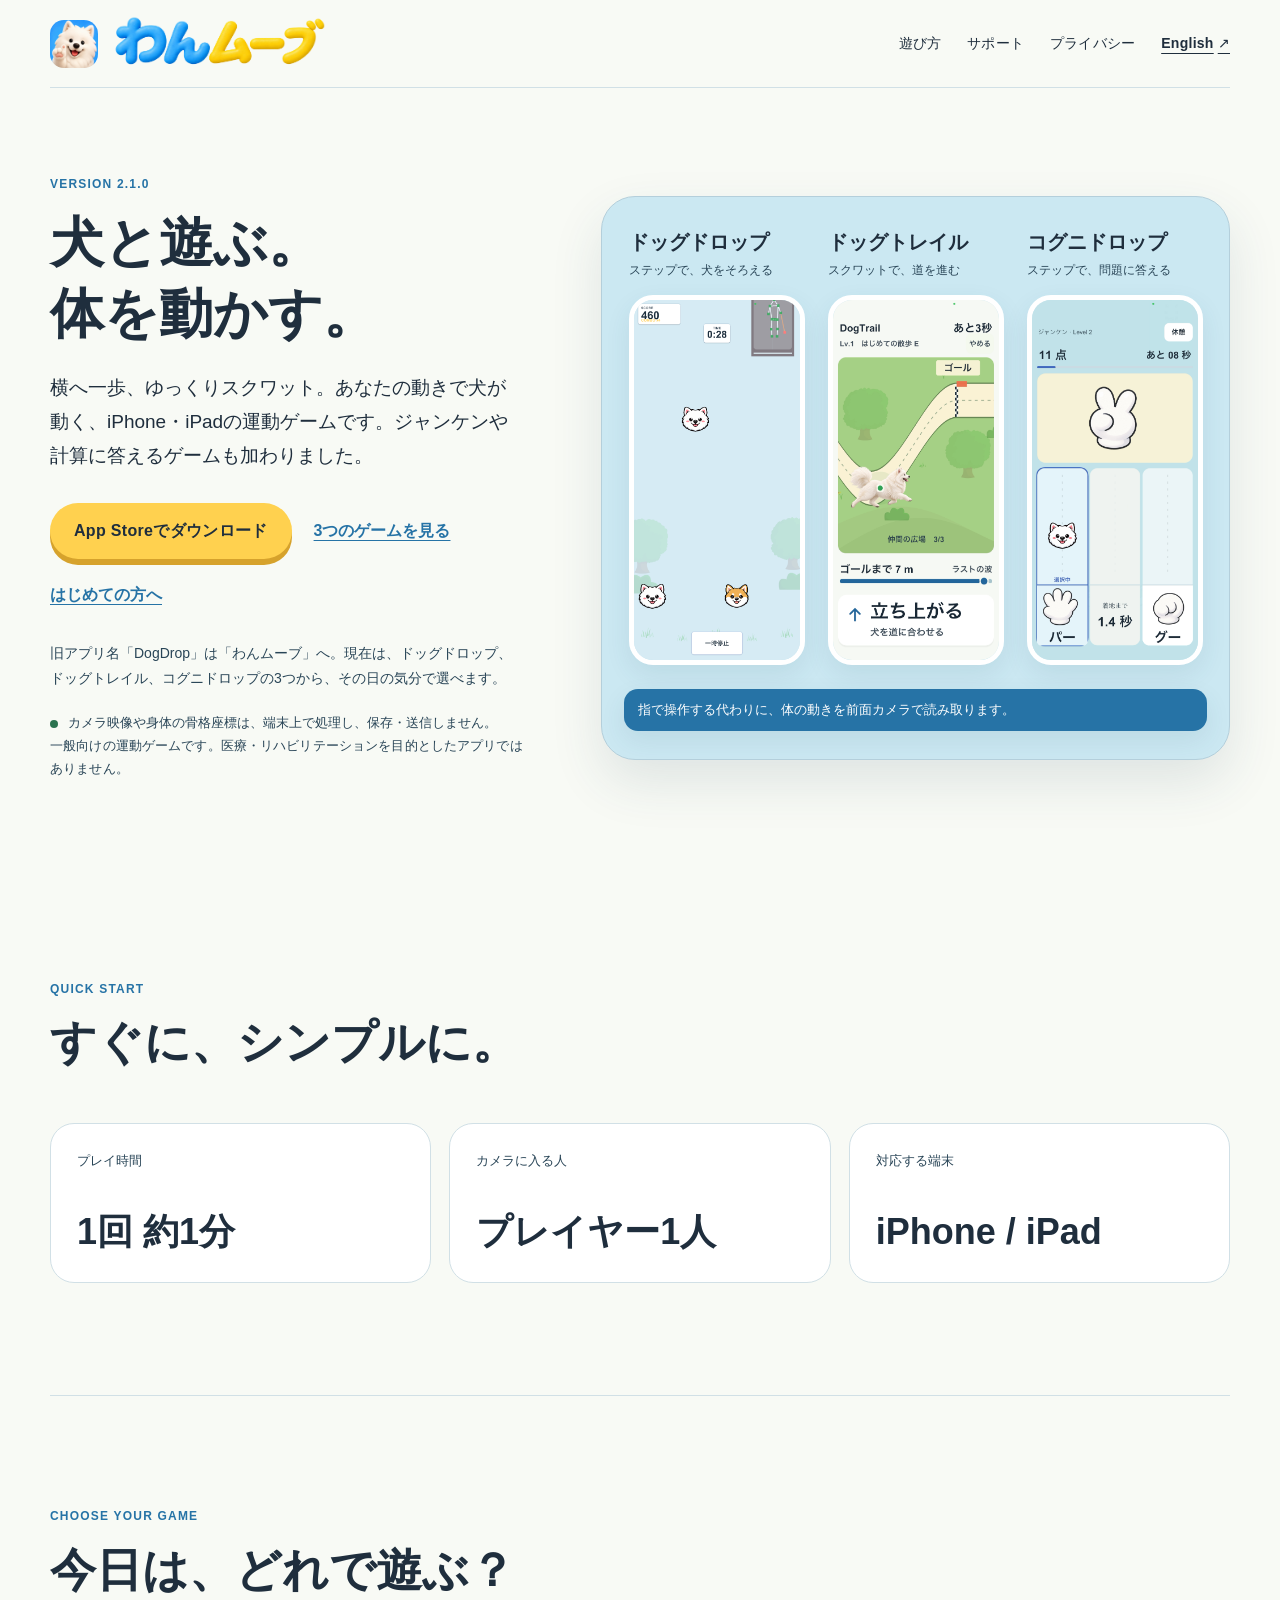
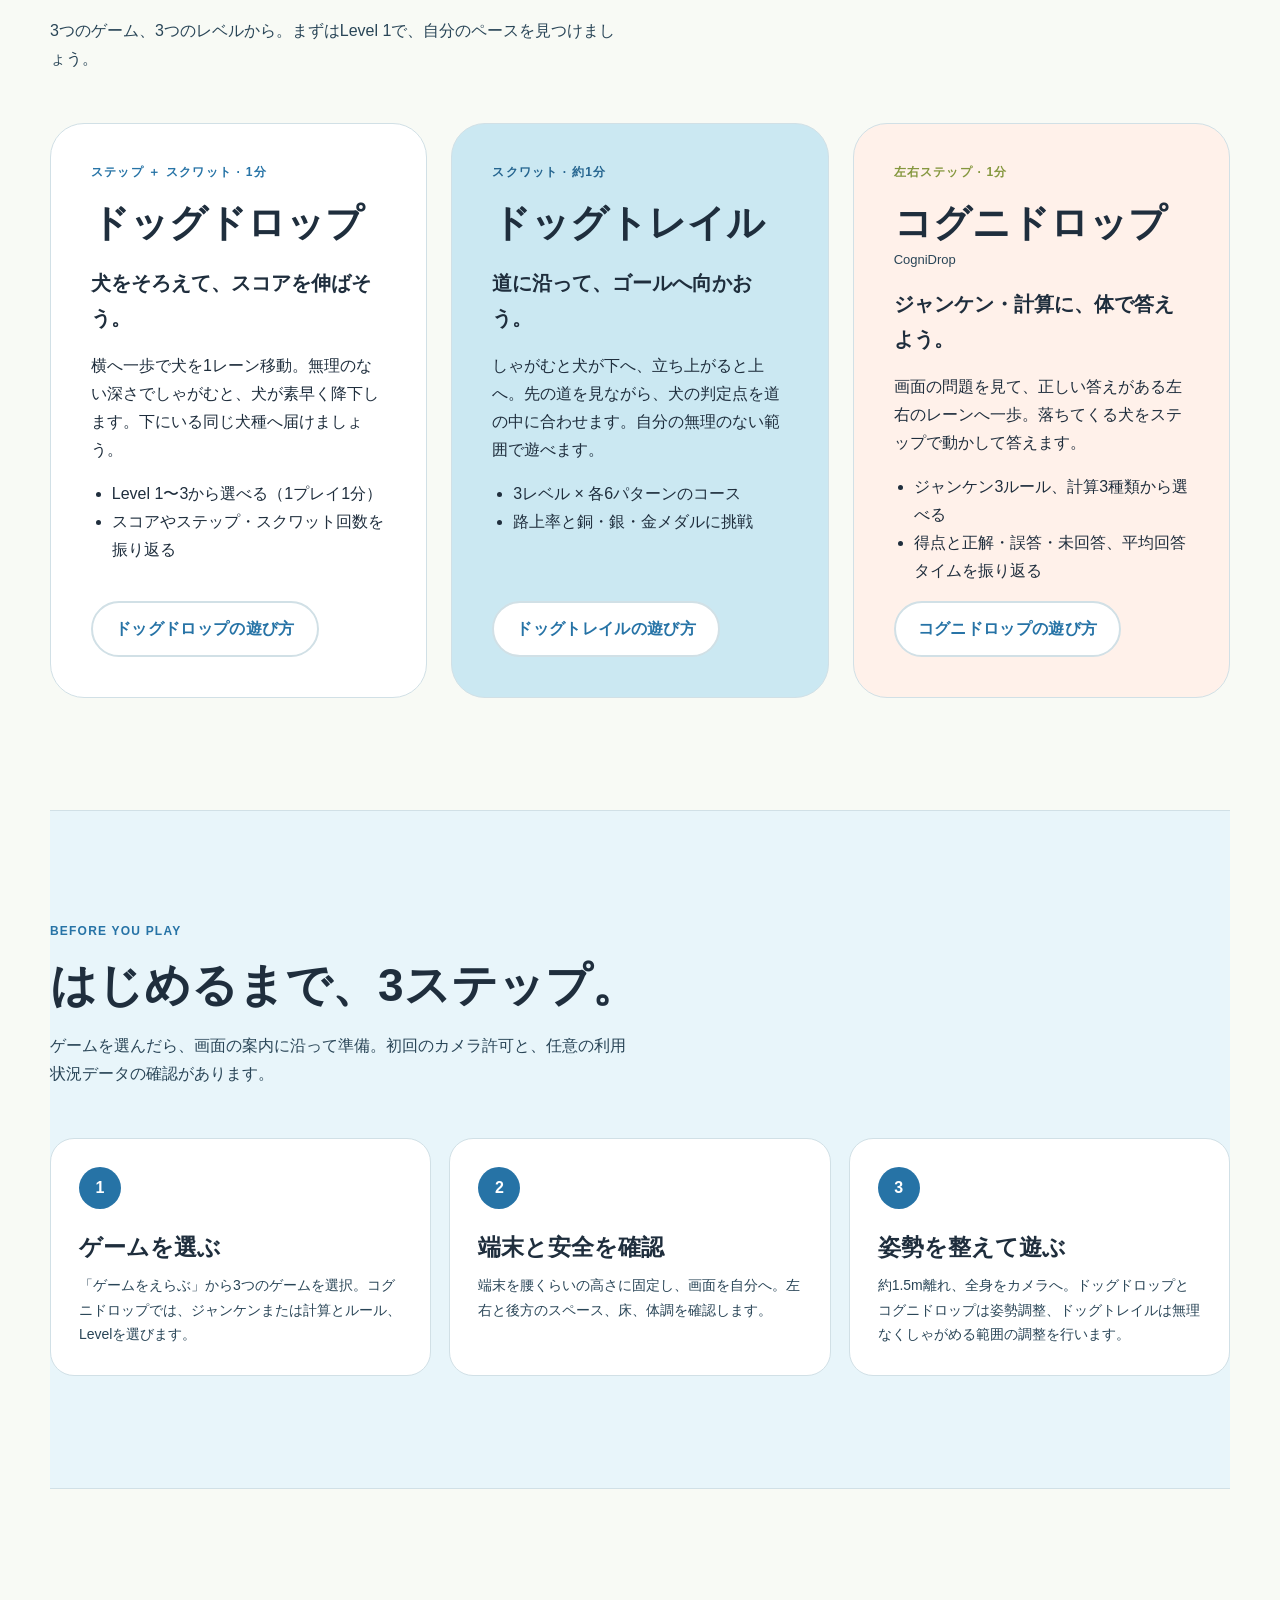
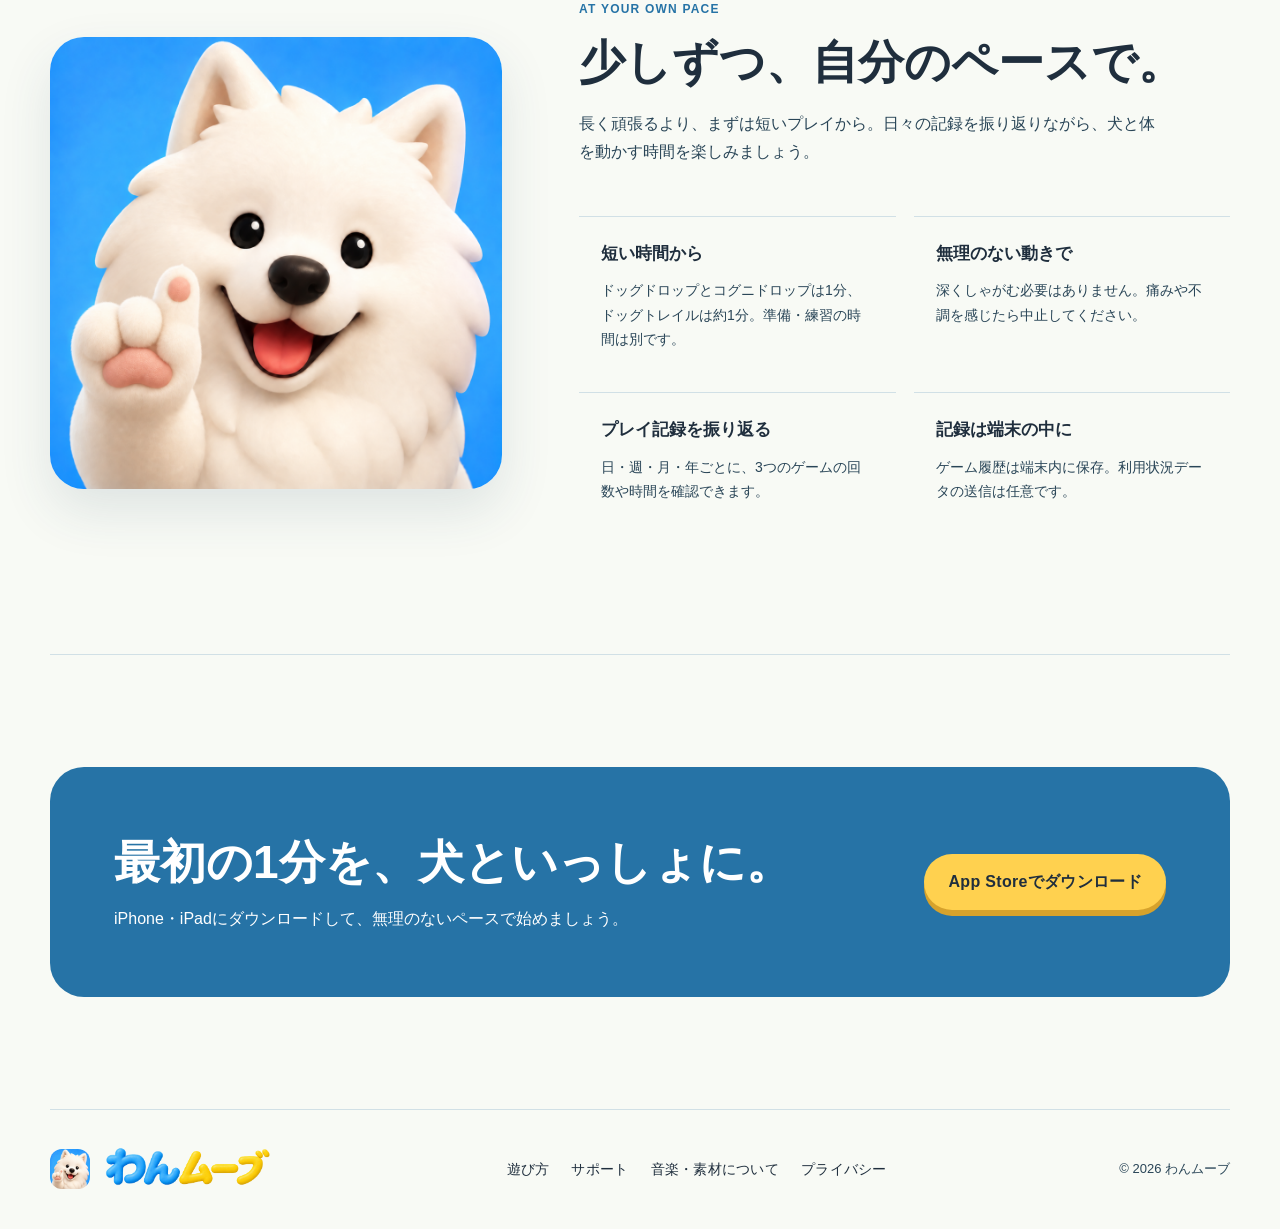
==== commit 75a01249: "Deploy site from DogDrop@b5001b4f5e2ae41717d481810699f0a5add90f03" ====
--- a/index.html
+++ b/index.html
@@ -34,7 +34,8 @@
             横へ一歩、ゆっくりスクワット。あなたの動きで犬が動く、iPhone・iPadの運動ゲームです。ジャンケンや計算に答えるゲームも加わりました。
           </p>
           <div class="hero-actions">
-            <a class="button button-primary" href="#games" data-od-id="hero-primary-cta">3つのゲームを見る</a>
+            <a class="button button-primary" href="https://apps.apple.com/jp/app/id6782309528" data-od-id="hero-primary-cta">App Storeでダウンロード</a>
+            <a class="text-link" href="#games">3つのゲームを見る</a>
             <a class="text-link" href="guide.html" data-od-id="hero-guide-link">はじめての方へ</a>
           </div>
           <p class="rename-note">旧アプリ名「DogDrop」は「わんムーブ」へ。現在は、ドッグドロップ、ドッグトレイル、コグニドロップの3つから、その日の気分で選べます。</p>
@@ -176,9 +177,9 @@
         <div class="closing-panel">
           <div>
             <h2 id="closing-title">最初の1分を、犬といっしょに。</h2>
-            <p>ゲームごとの遊び方と、無理なく始める準備を確認できます。</p>
+            <p>iPhone・iPadにダウンロードして、無理のないペースで始めましょう。</p>
           </div>
-          <a class="button button-primary" href="guide.html" data-od-id="closing-primary-cta">遊び方を見る</a>
+          <a class="button button-primary" href="https://apps.apple.com/jp/app/id6782309528" data-od-id="closing-primary-cta">App Storeでダウンロード</a>
         </div>
       </section>
     </main>
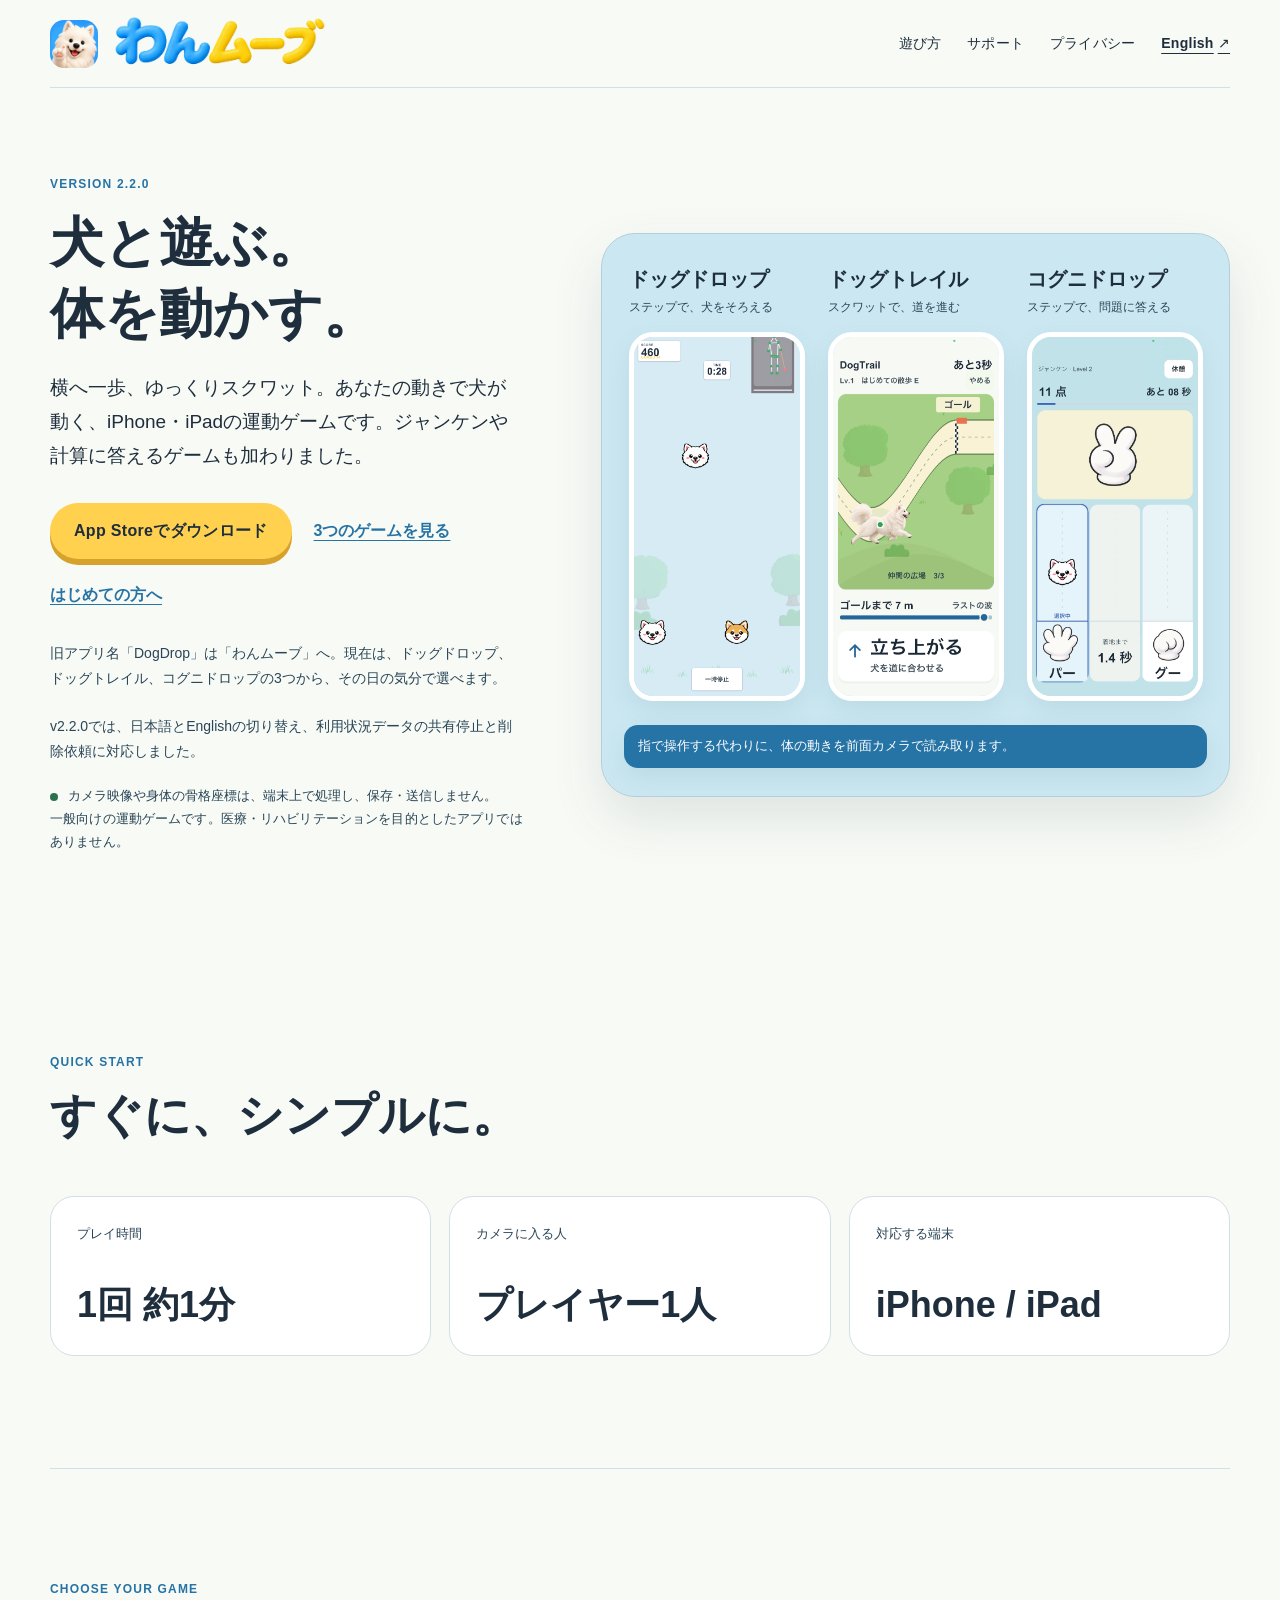
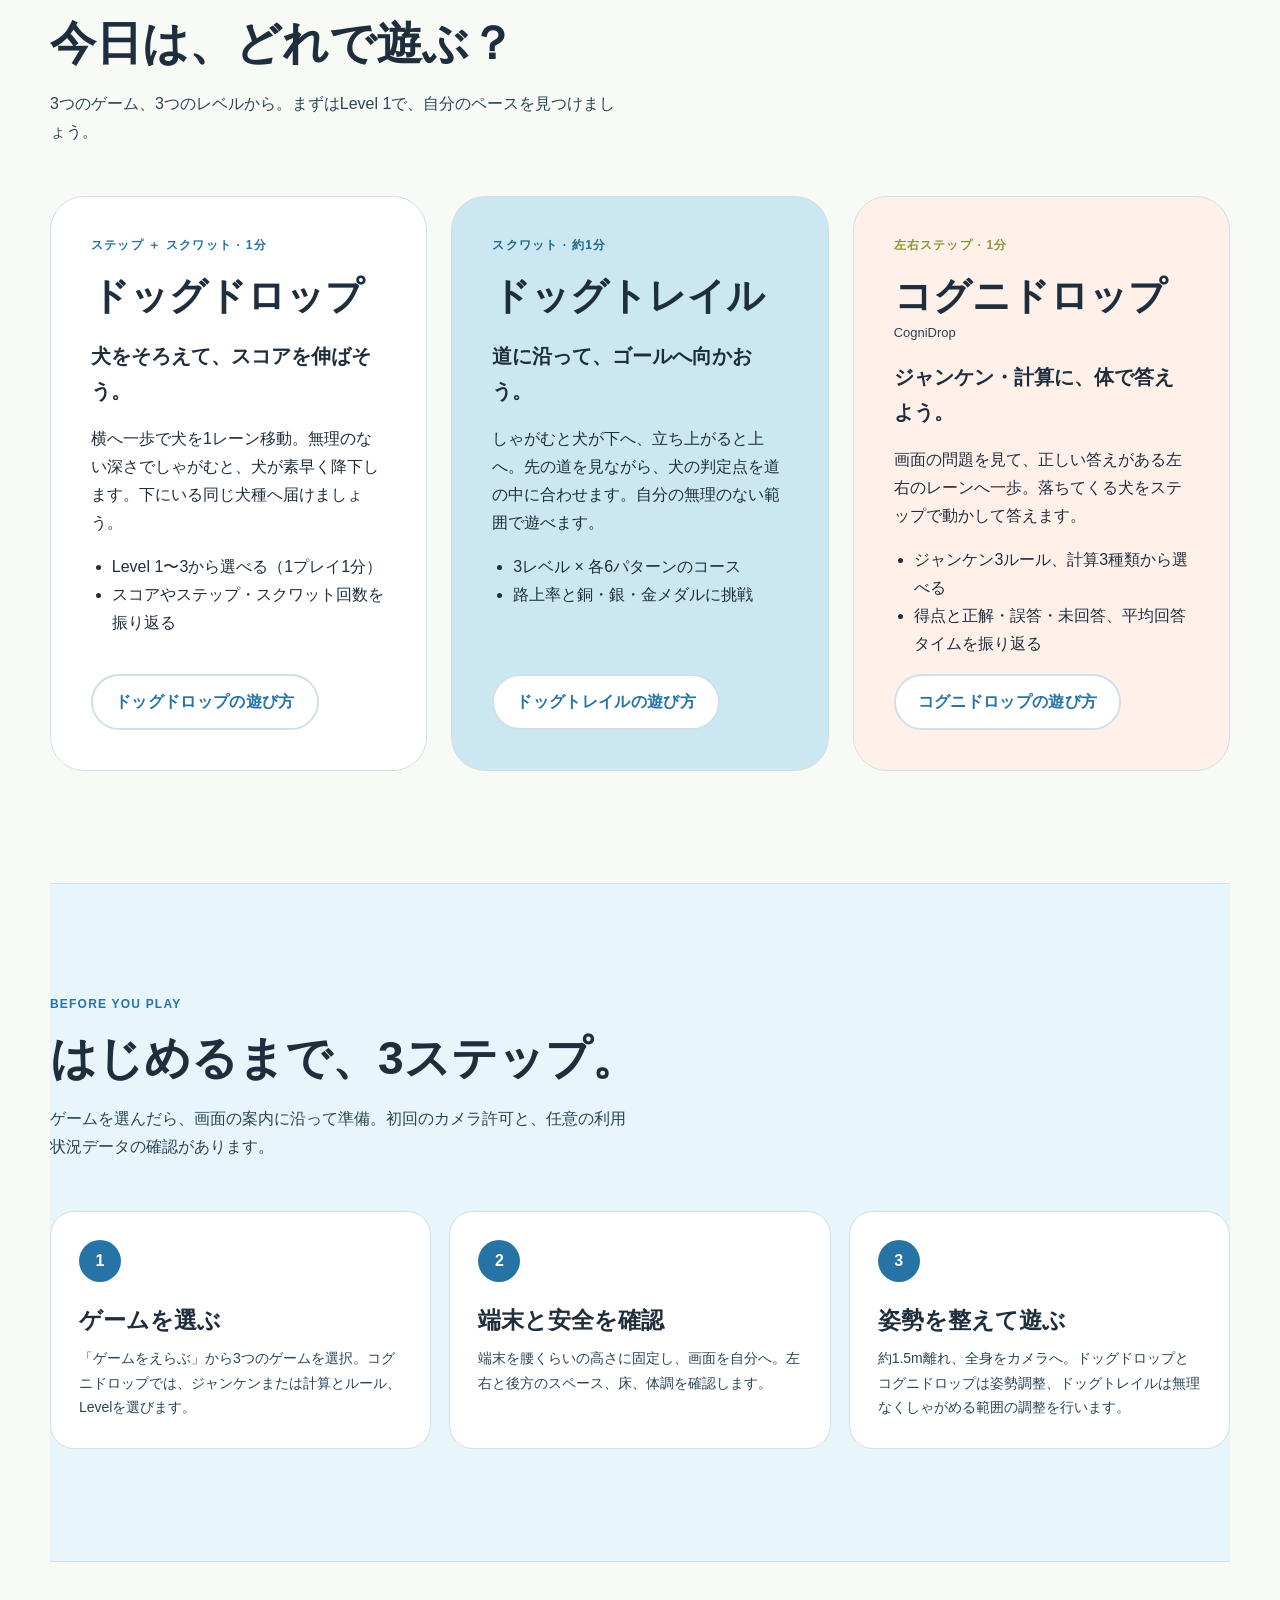
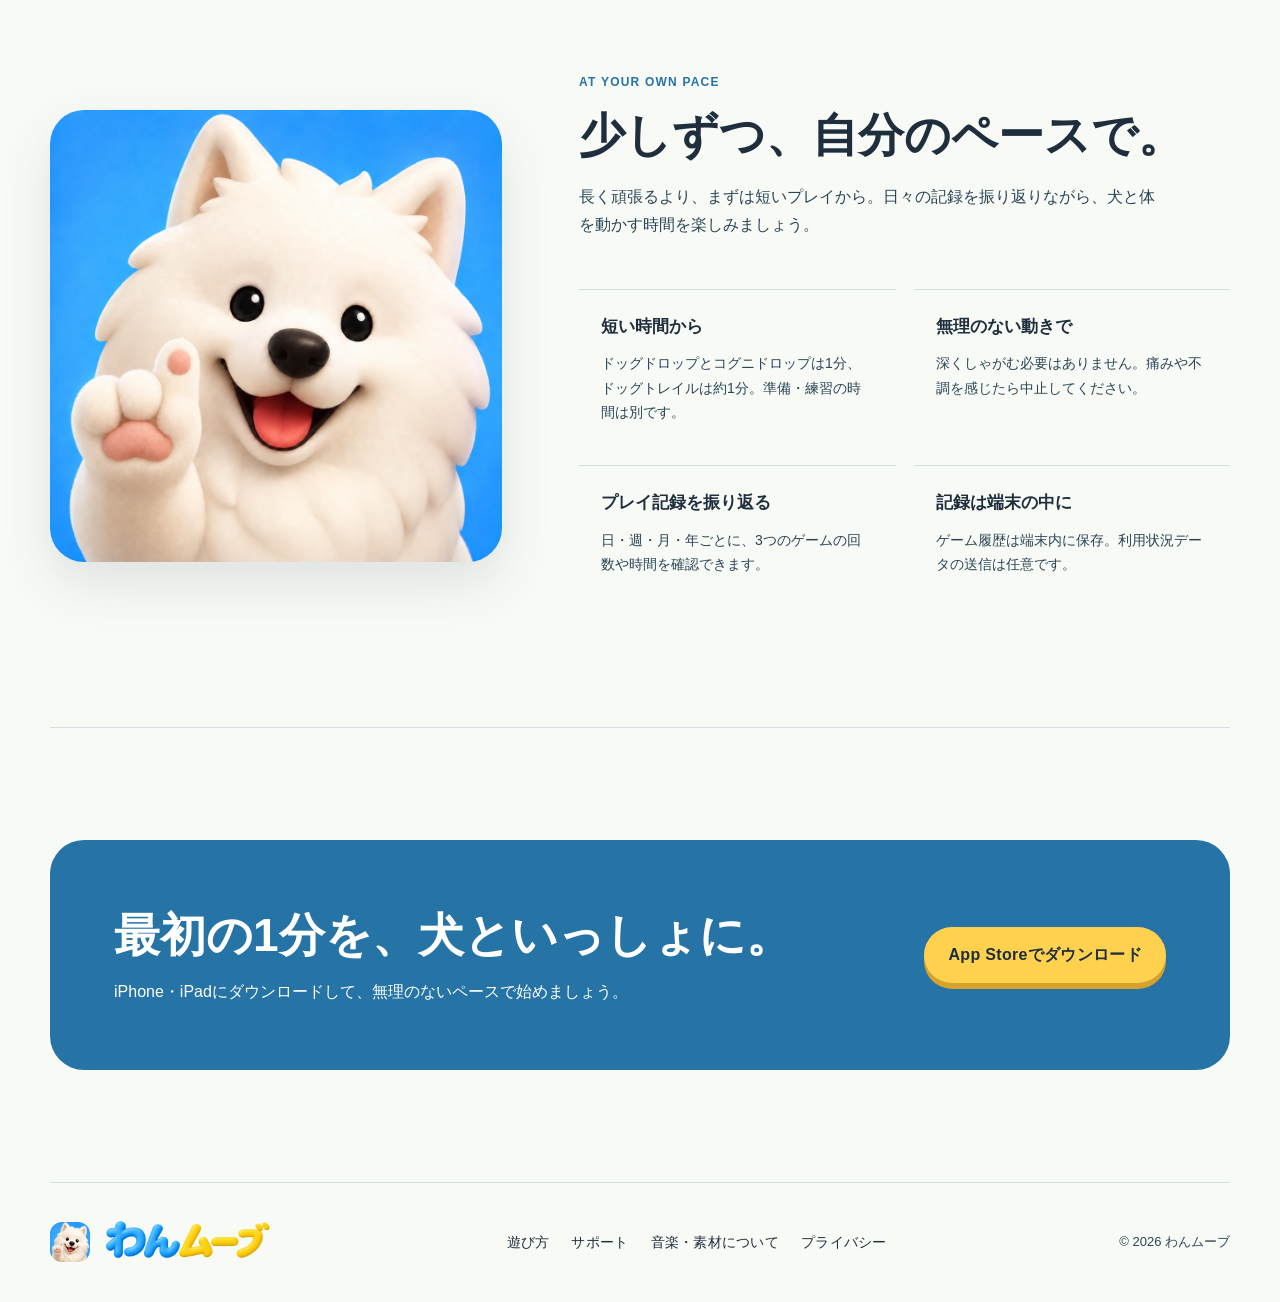
==== commit 84b6d8e9: "Deploy site from DogDrop@9cf7e900db697ba4fd77226b215a47537c75f4ea" ====
--- a/index.html
+++ b/index.html
@@ -28,7 +28,7 @@
     <main id="main-content">
       <section class="hero" aria-labelledby="hero-title" data-od-id="home-hero">
         <div class="hero-copy">
-          <p class="eyebrow">VERSION 2.1.0</p>
+          <p class="eyebrow">VERSION 2.2.0</p>
           <h1 id="hero-title" data-od-id="hero-heading">犬と遊ぶ。<br />体を動かす。</h1>
           <p class="lead">
             横へ一歩、ゆっくりスクワット。あなたの動きで犬が動く、iPhone・iPadの運動ゲームです。ジャンケンや計算に答えるゲームも加わりました。
@@ -39,6 +39,7 @@
             <a class="text-link" href="guide.html" data-od-id="hero-guide-link">はじめての方へ</a>
           </div>
           <p class="rename-note">旧アプリ名「DogDrop」は「わんムーブ」へ。現在は、ドッグドロップ、ドッグトレイル、コグニドロップの3つから、その日の気分で選べます。</p>
+          <p class="rename-note">v2.2.0では、日本語とEnglishの切り替え、利用状況データの共有停止と削除依頼に対応しました。</p>
           <p class="privacy-note">カメラ映像や身体の骨格座標は、端末上で処理し、保存・送信しません。</p>
           <p class="small">一般向けの運動ゲームです。医療・リハビリテーションを目的としたアプリではありません。</p>
         </div>
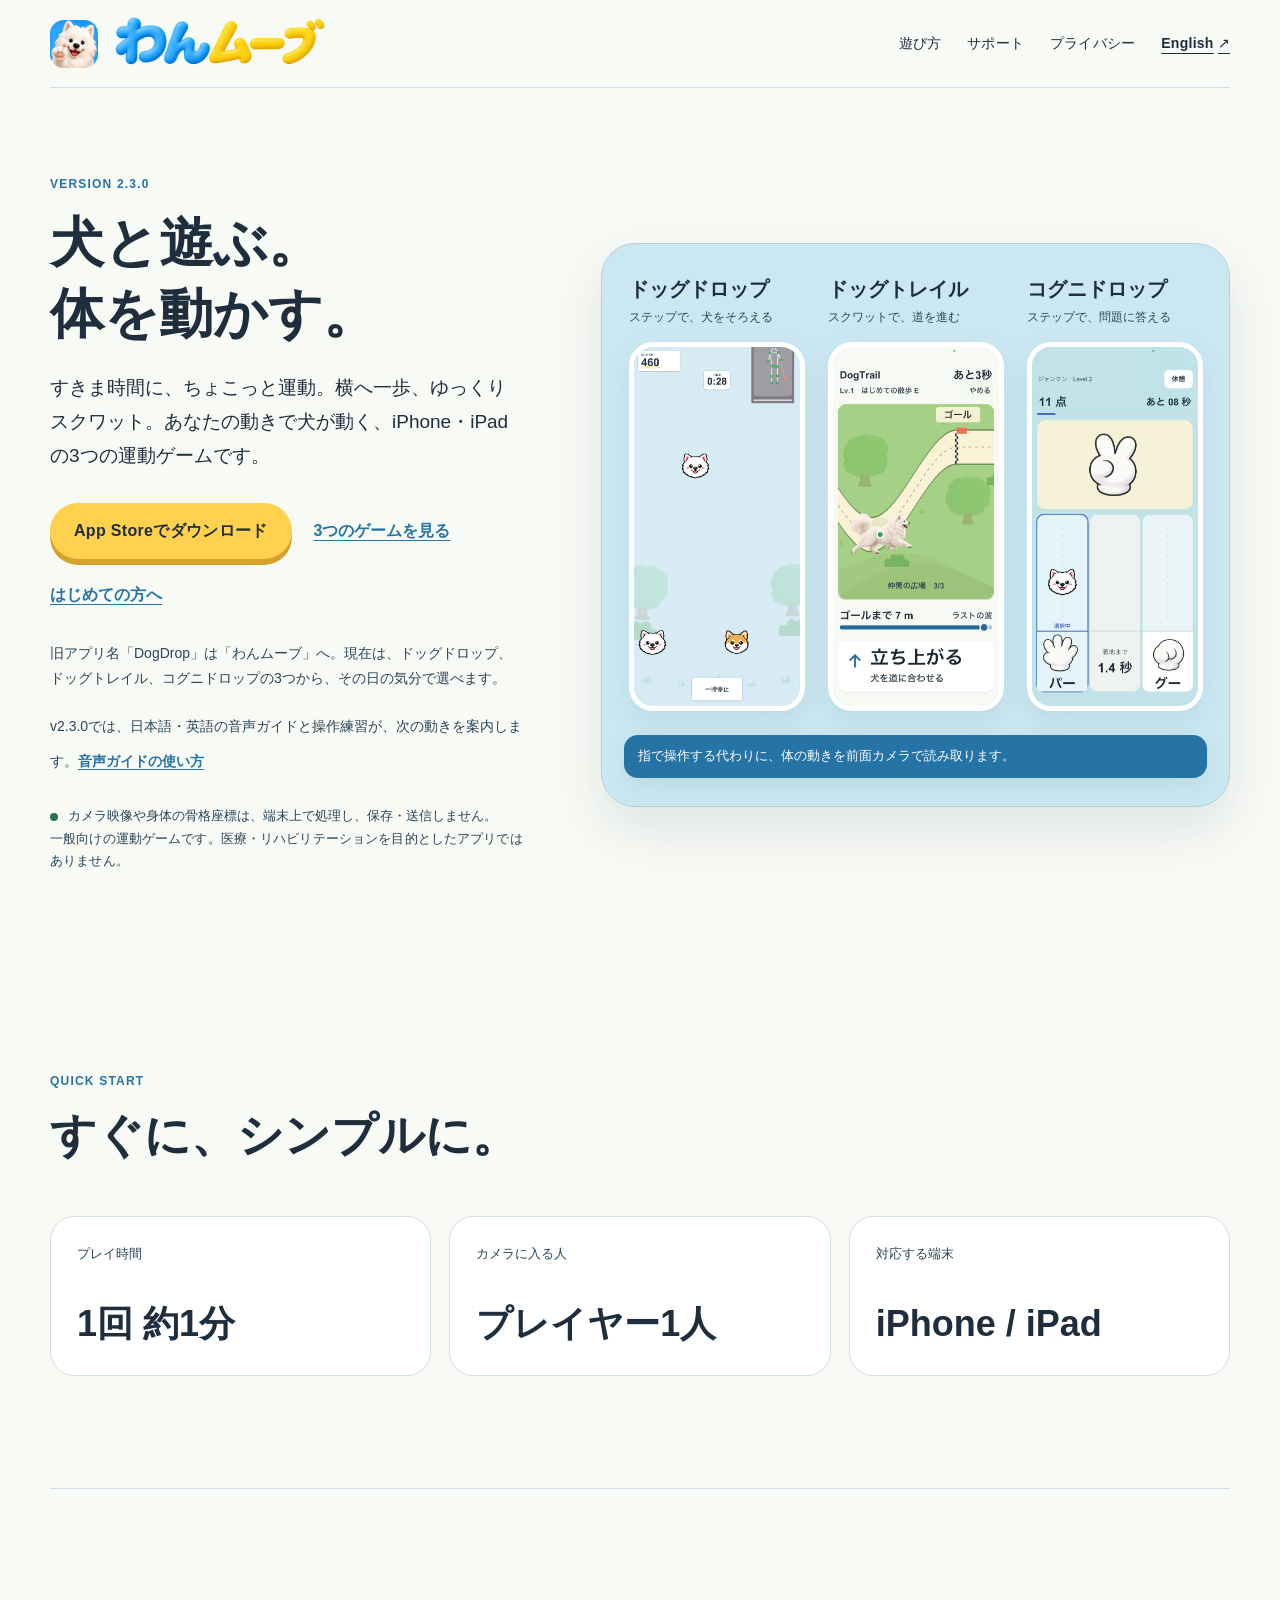
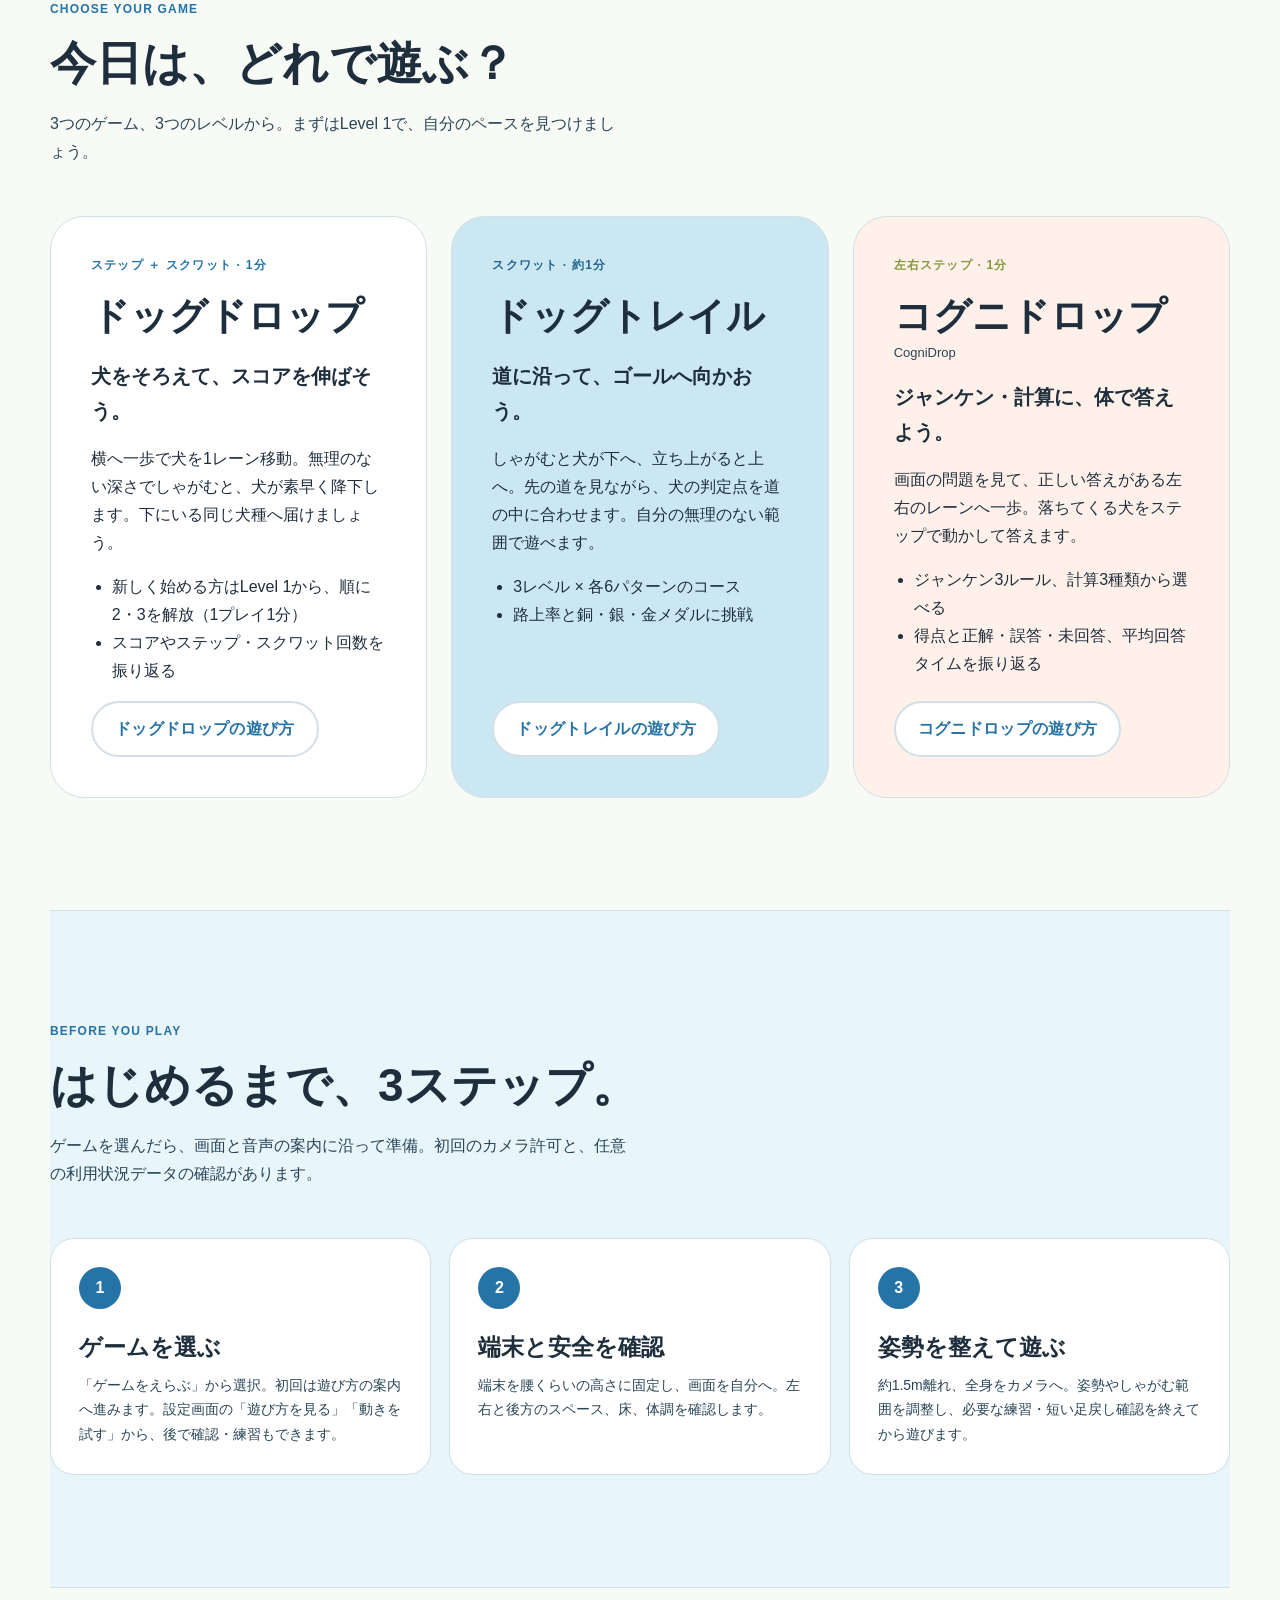
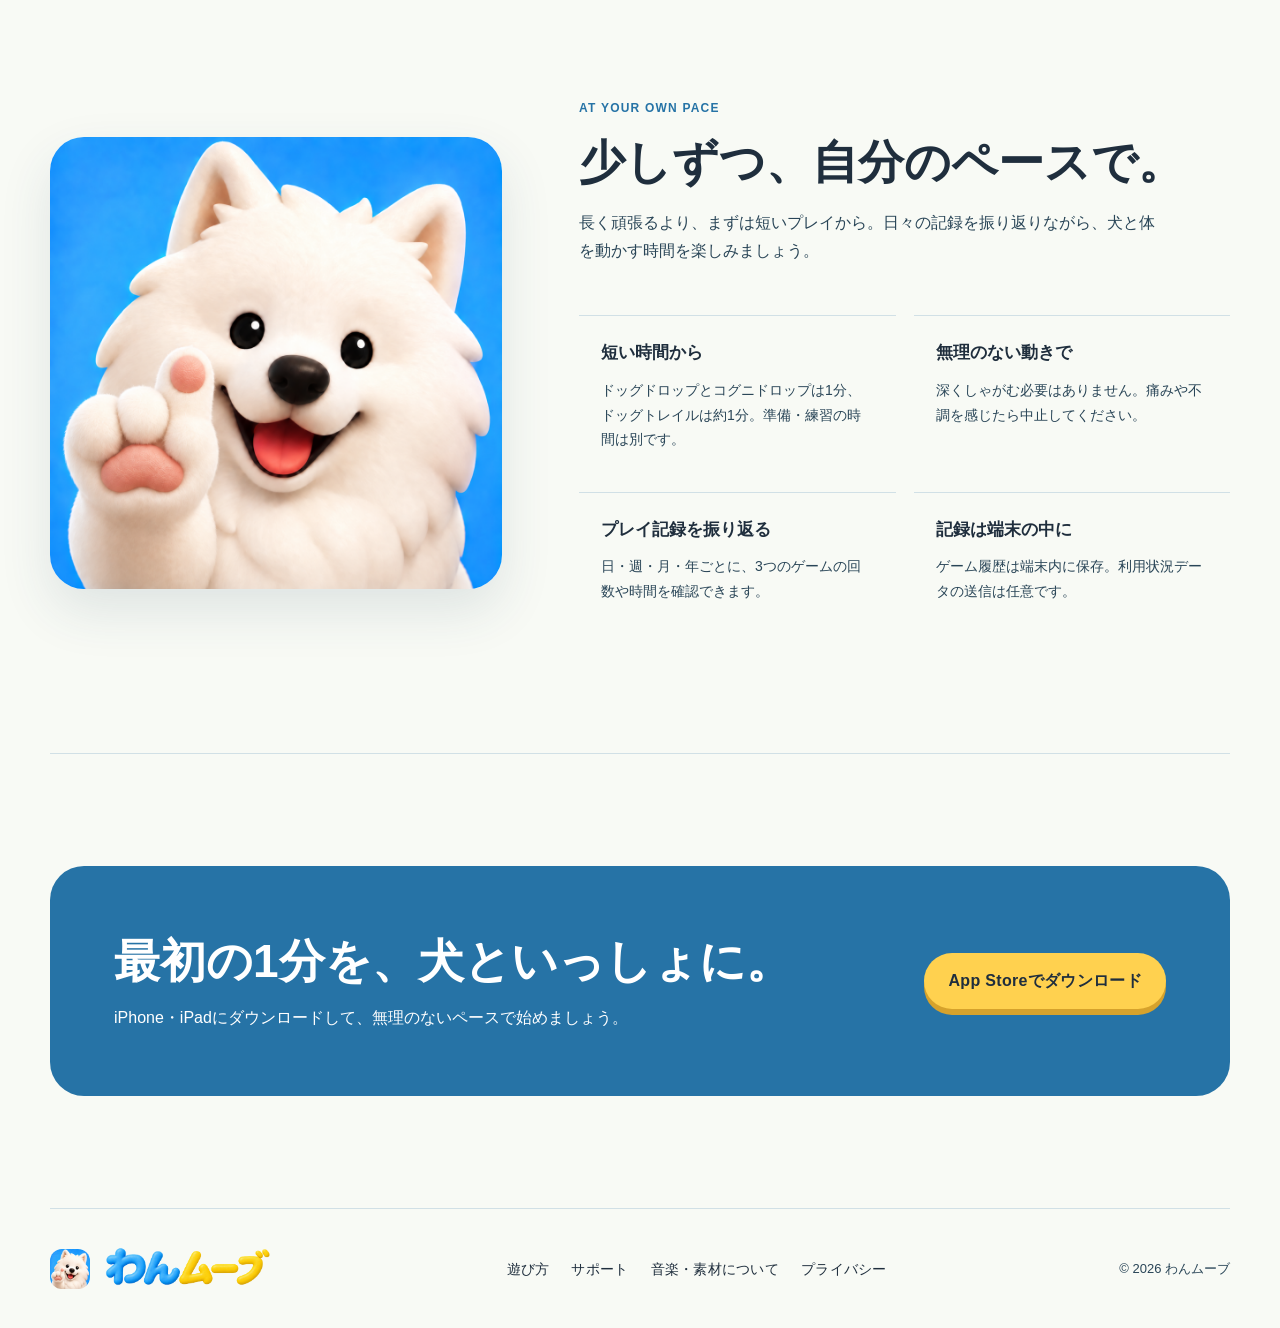
==== commit 4f19d85f: "Deploy site from DogDrop@33118950c22b7ee739dd2c298166d1ed5f656d1a" ====
--- a/index.html
+++ b/index.html
@@ -3,8 +3,8 @@
   <head>
     <meta charset="utf-8" />
     <meta name="viewport" content="width=device-width, initial-scale=1" />
-    <meta name="description" content="わんムーブは、犬と遊びながら体を動かすiPhone・iPad向け運動ゲーム。ドッグドロップ、ドッグトレイル、ジャンケンや計算にステップで答えるコグニドロップを楽しめます。" />
-    <title>わんムーブ | 犬と遊ぶ、3つの運動ゲーム</title>
+    <meta name="description" content="わんムーブ｜ワンコと１分間の運動ゲーム。すきま時間に、ちょこっと運動。iPhone・iPadで3つのゲームを楽しめます。v2.3.0は日本語・英語の音声ガイドに対応。" />
+    <title>わんムーブ | すきま時間に、ちょこっと運動</title>
     <link rel="icon" href="assets/wanmove-icon.png" />
     <link rel="stylesheet" href="assets/site.css?v=20260923-languages" />
     <link rel="alternate" hreflang="ja" href="index.html" />
@@ -28,10 +28,10 @@
     <main id="main-content">
       <section class="hero" aria-labelledby="hero-title" data-od-id="home-hero">
         <div class="hero-copy">
-          <p class="eyebrow">VERSION 2.2.0</p>
+          <p class="eyebrow">VERSION 2.3.0</p>
           <h1 id="hero-title" data-od-id="hero-heading">犬と遊ぶ。<br />体を動かす。</h1>
           <p class="lead">
-            横へ一歩、ゆっくりスクワット。あなたの動きで犬が動く、iPhone・iPadの運動ゲームです。ジャンケンや計算に答えるゲームも加わりました。
+            すきま時間に、ちょこっと運動。横へ一歩、ゆっくりスクワット。あなたの動きで犬が動く、iPhone・iPadの3つの運動ゲームです。
           </p>
           <div class="hero-actions">
             <a class="button button-primary" href="https://apps.apple.com/jp/app/id6782309528" data-od-id="hero-primary-cta">App Storeでダウンロード</a>
@@ -39,7 +39,7 @@
             <a class="text-link" href="guide.html" data-od-id="hero-guide-link">はじめての方へ</a>
           </div>
           <p class="rename-note">旧アプリ名「DogDrop」は「わんムーブ」へ。現在は、ドッグドロップ、ドッグトレイル、コグニドロップの3つから、その日の気分で選べます。</p>
-          <p class="rename-note">v2.2.0では、日本語とEnglishの切り替え、利用状況データの共有停止と削除依頼に対応しました。</p>
+          <p class="rename-note">v2.3.0では、日本語・英語の音声ガイドと操作練習が、次の動きを案内します。<a class="text-link" href="guide.html#voice-guide">音声ガイドの使い方</a></p>
           <p class="privacy-note">カメラ映像や身体の骨格座標は、端末上で処理し、保存・送信しません。</p>
           <p class="small">一般向けの運動ゲームです。医療・リハビリテーションを目的としたアプリではありません。</p>
         </div>
@@ -94,7 +94,7 @@
             <h3>ドッグドロップ</h3>
             <p class="game-tagline">犬をそろえて、スコアを伸ばそう。</p>
             <p>横へ一歩で犬を1レーン移動。無理のない深さでしゃがむと、犬が素早く降下します。下にいる同じ犬種へ届けましょう。</p>
-            <ul><li>Level 1〜3から選べる（1プレイ1分）</li><li>スコアやステップ・スクワット回数を振り返る</li></ul>
+            <ul><li>新しく始める方はLevel 1から、順に2・3を解放（1プレイ1分）</li><li>スコアやステップ・スクワット回数を振り返る</li></ul>
             <a class="button button-secondary" href="guide.html#dogdrop">ドッグドロップの遊び方</a>
           </article>
           <article class="game-card game-card-trail">
@@ -120,13 +120,13 @@
         <div class="section-heading">
           <p class="eyebrow">BEFORE YOU PLAY</p>
           <h2 id="start-title" data-od-id="start-heading">はじめるまで、3ステップ。</h2>
-          <p>ゲームを選んだら、画面の案内に沿って準備。初回のカメラ許可と、任意の利用状況データの確認があります。</p>
+          <p>ゲームを選んだら、画面と音声の案内に沿って準備。初回のカメラ許可と、任意の利用状況データの確認があります。</p>
         </div>
         <ol class="step-grid">
           <li class="step-card" data-od-id="start-step-select">
             <span class="step-number">1</span>
             <h3>ゲームを選ぶ</h3>
-            <p>「ゲームをえらぶ」から3つのゲームを選択。コグニドロップでは、ジャンケンまたは計算とルール、Levelを選びます。</p>
+            <p>「ゲームをえらぶ」から選択。初回は遊び方の案内へ進みます。設定画面の「遊び方を見る」「動きを試す」から、後で確認・練習もできます。</p>
           </li>
           <li class="step-card" data-od-id="start-step-safety">
             <span class="step-number">2</span>
@@ -136,7 +136,7 @@
           <li class="step-card" data-od-id="start-step-posture">
             <span class="step-number">3</span>
             <h3>姿勢を整えて遊ぶ</h3>
-            <p>約1.5m離れ、全身をカメラへ。ドッグドロップとコグニドロップは姿勢調整、ドッグトレイルは無理なくしゃがめる範囲の調整を行います。</p>
+            <p>約1.5m離れ、全身をカメラへ。姿勢やしゃがむ範囲を調整し、必要な練習・短い足戻し確認を終えてから遊びます。</p>
           </li>
         </ol>
       </section>
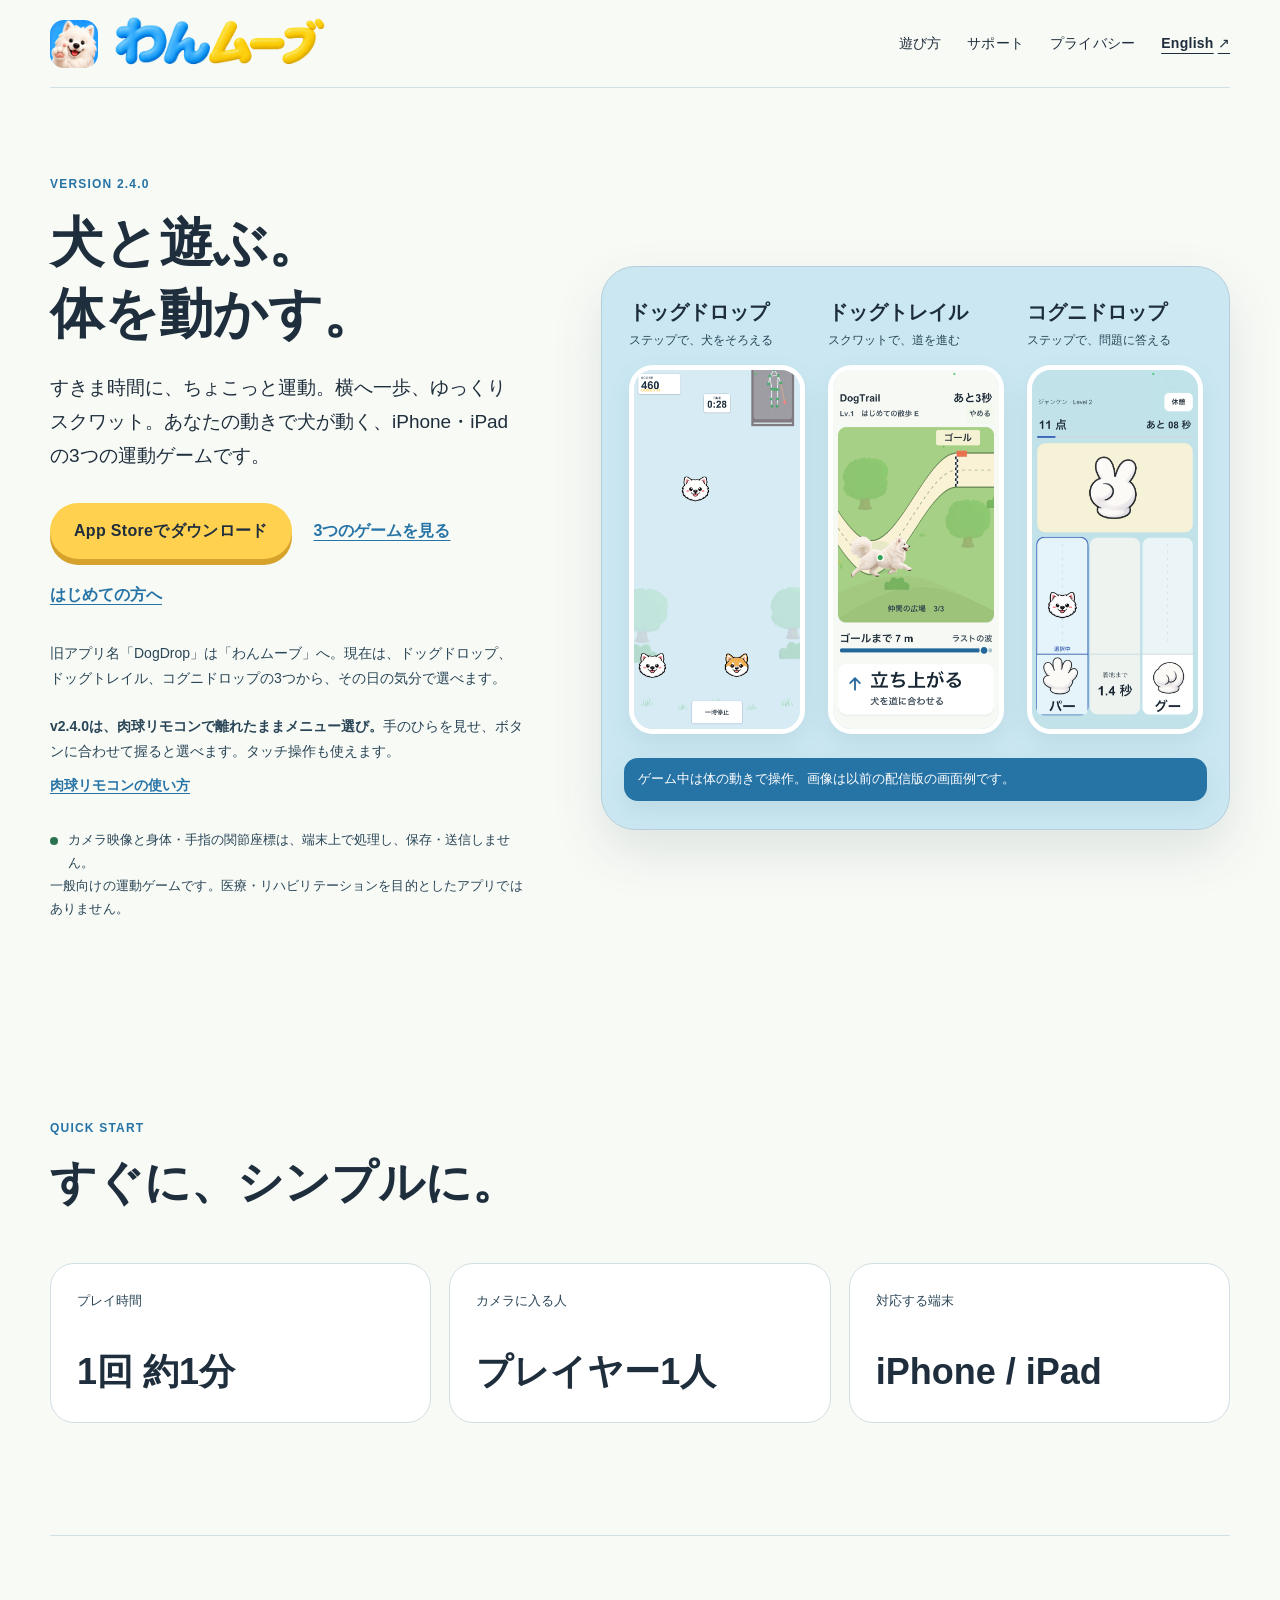
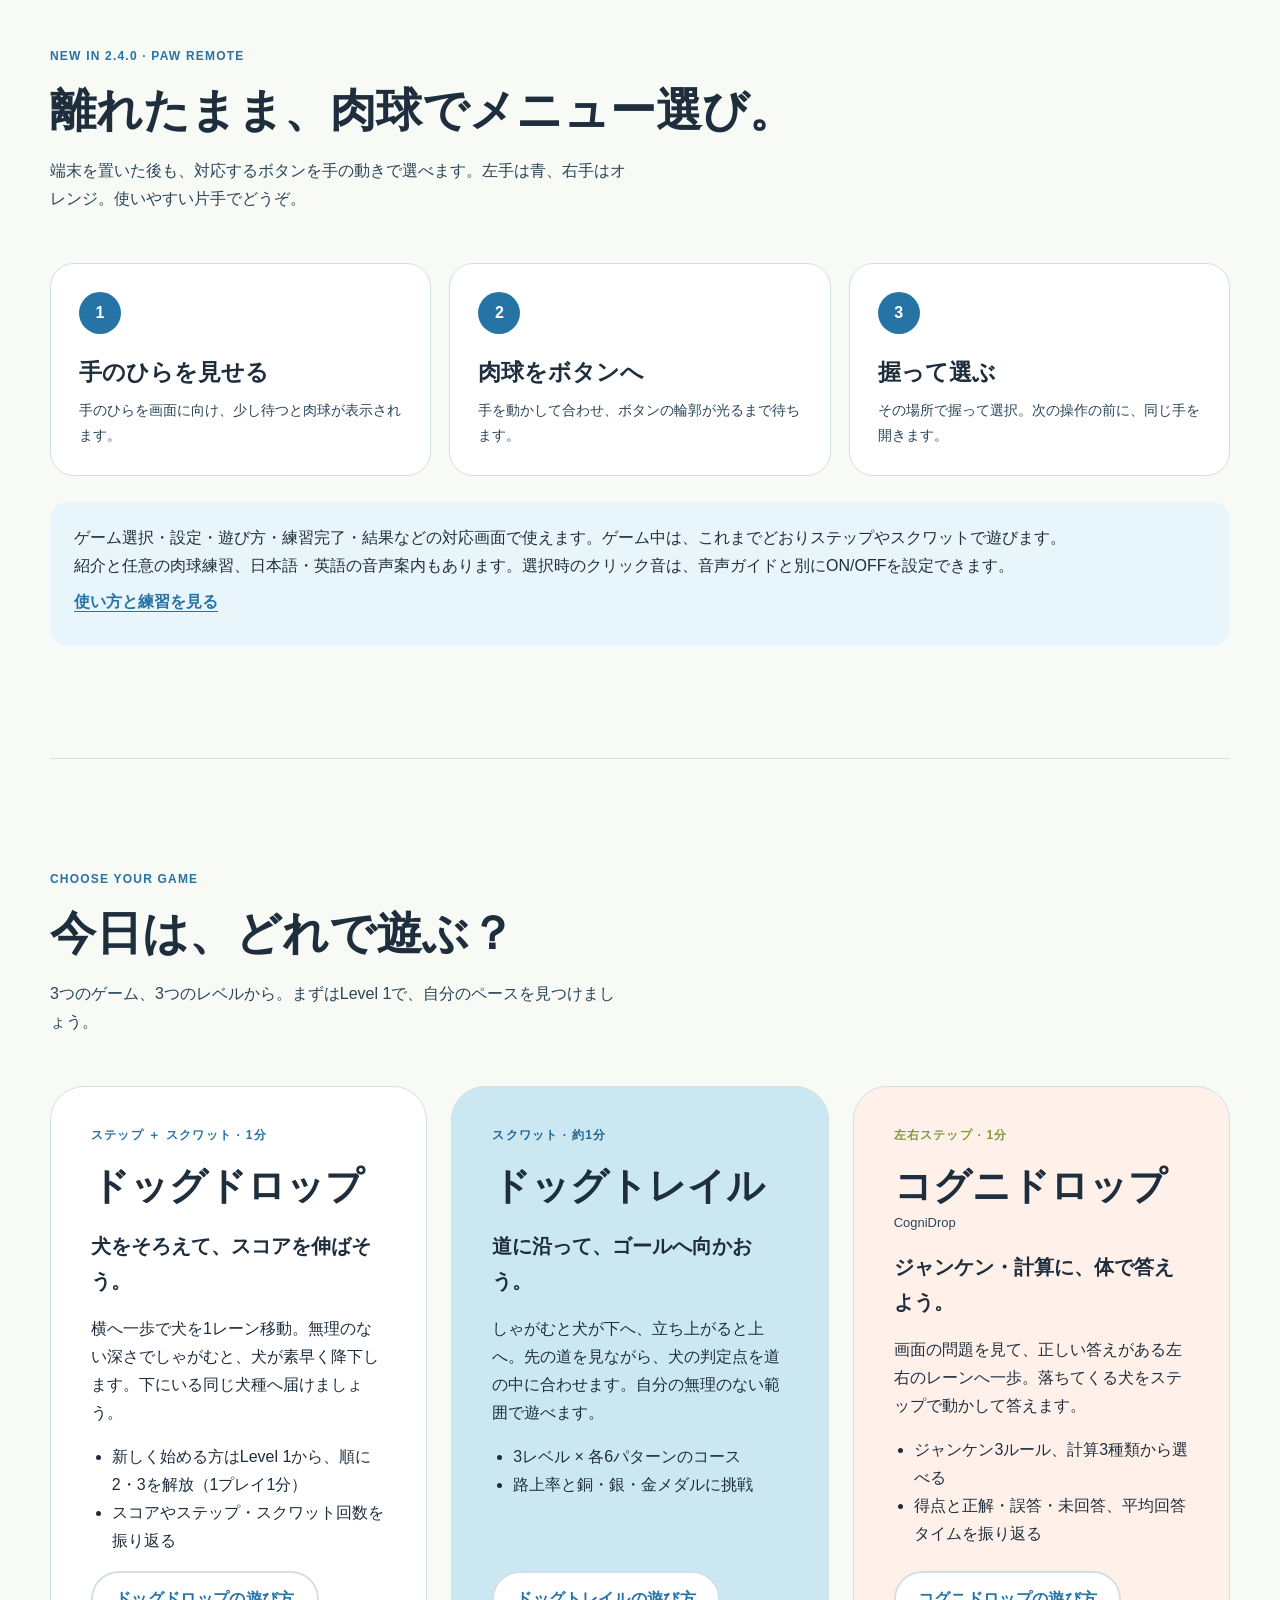
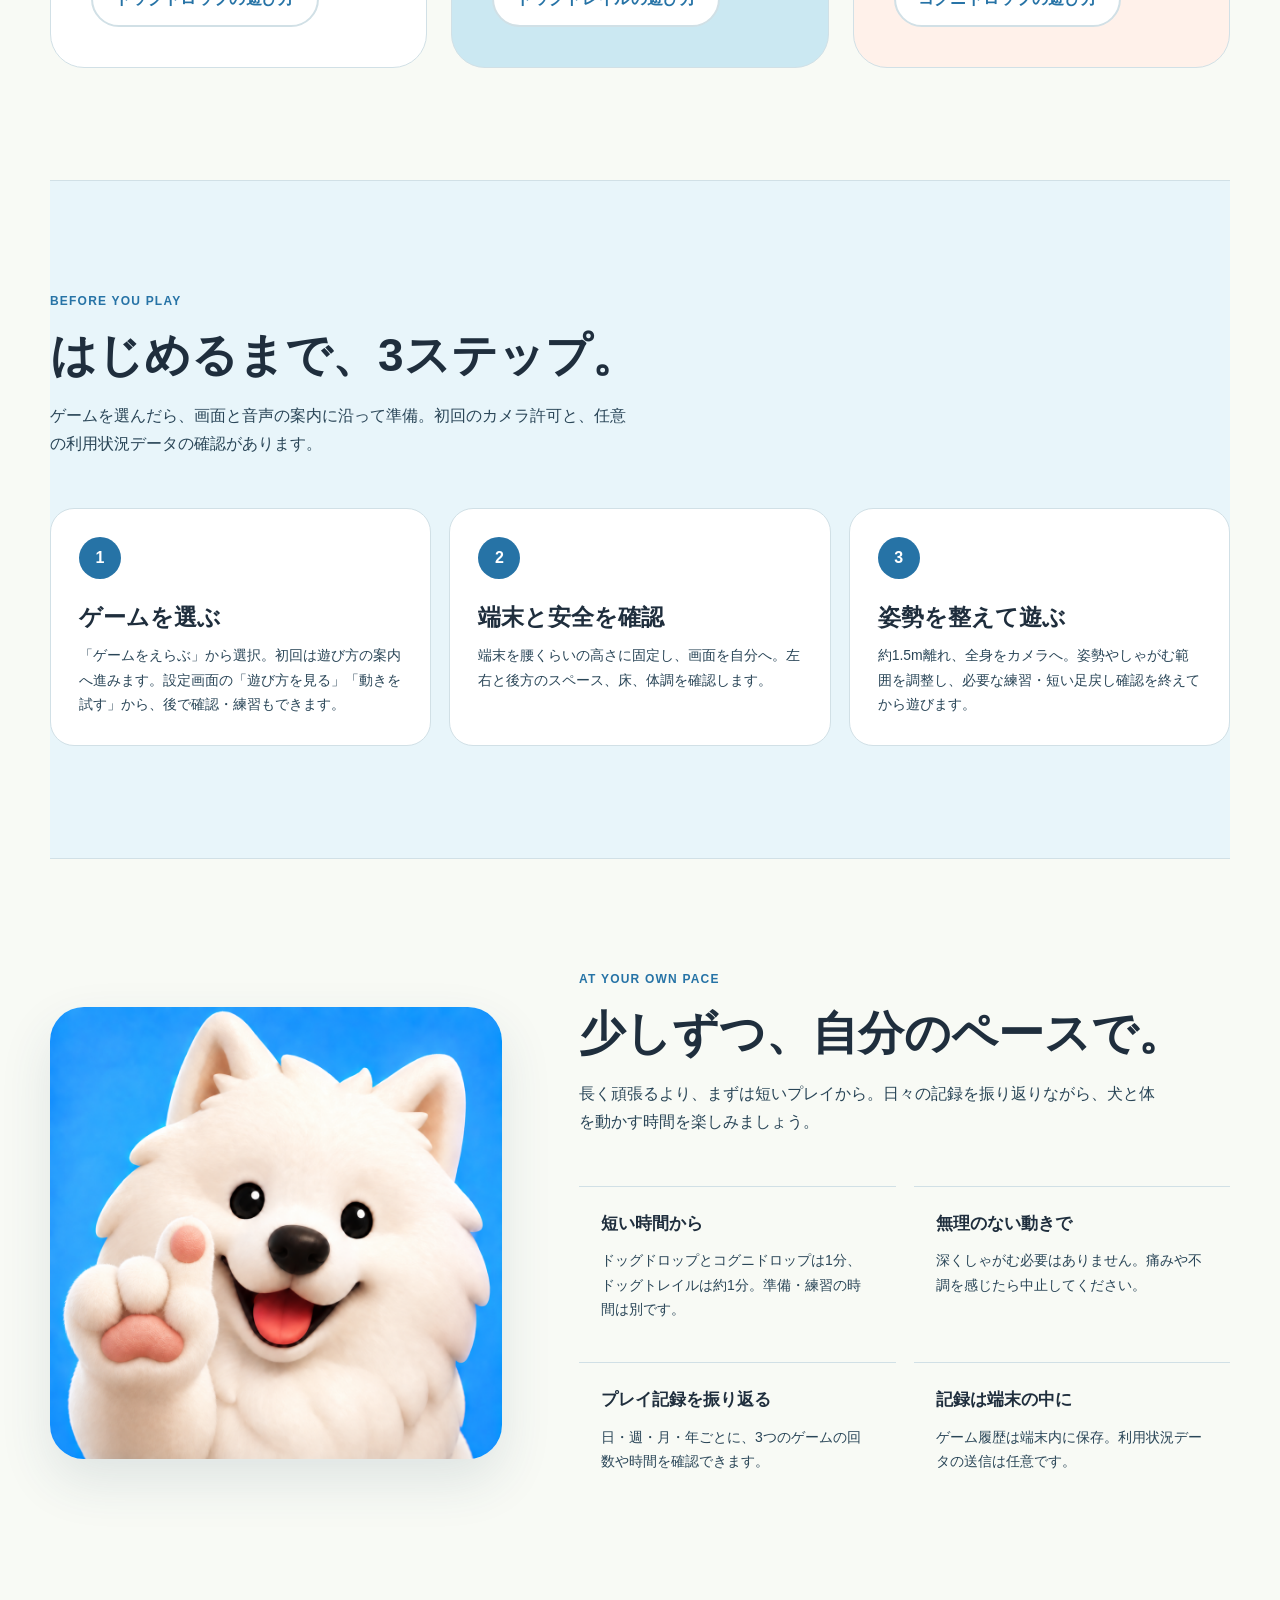
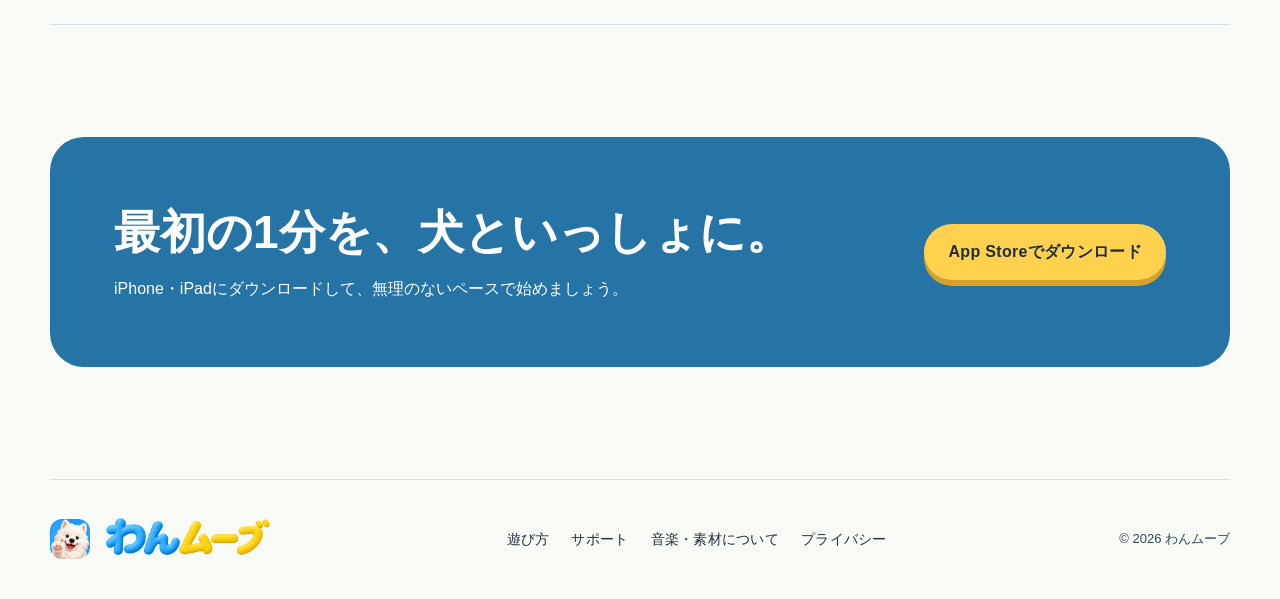
==== commit e5318802: "Deploy site from DogDrop@eeb08cf064078162777db9bb1ea55176d45abbe8" ====
--- a/index.html
+++ b/index.html
@@ -3,7 +3,7 @@
   <head>
     <meta charset="utf-8" />
     <meta name="viewport" content="width=device-width, initial-scale=1" />
-    <meta name="description" content="わんムーブ｜ワンコと１分間の運動ゲーム。すきま時間に、ちょこっと運動。iPhone・iPadで3つのゲームを楽しめます。v2.3.0は日本語・英語の音声ガイドに対応。" />
+    <meta name="description" content="わんムーブ｜ワンコと１分間の運動ゲーム。すきま時間に、ちょこっと運動。v2.4.0は肉球リモコンで離れたままメニュー選び。iPhone・iPadで3つのゲームと日英の音声ガイドを楽しめます。" />
     <title>わんムーブ | すきま時間に、ちょこっと運動</title>
     <link rel="icon" href="assets/wanmove-icon.png" />
     <link rel="stylesheet" href="assets/site.css?v=20260923-languages" />
@@ -28,7 +28,7 @@
     <main id="main-content">
       <section class="hero" aria-labelledby="hero-title" data-od-id="home-hero">
         <div class="hero-copy">
-          <p class="eyebrow">VERSION 2.3.0</p>
+          <p class="eyebrow">VERSION 2.4.0</p>
           <h1 id="hero-title" data-od-id="hero-heading">犬と遊ぶ。<br />体を動かす。</h1>
           <p class="lead">
             すきま時間に、ちょこっと運動。横へ一歩、ゆっくりスクワット。あなたの動きで犬が動く、iPhone・iPadの3つの運動ゲームです。
@@ -39,8 +39,8 @@
             <a class="text-link" href="guide.html" data-od-id="hero-guide-link">はじめての方へ</a>
           </div>
           <p class="rename-note">旧アプリ名「DogDrop」は「わんムーブ」へ。現在は、ドッグドロップ、ドッグトレイル、コグニドロップの3つから、その日の気分で選べます。</p>
-          <p class="rename-note">v2.3.0では、日本語・英語の音声ガイドと操作練習が、次の動きを案内します。<a class="text-link" href="guide.html#voice-guide">音声ガイドの使い方</a></p>
-          <p class="privacy-note">カメラ映像や身体の骨格座標は、端末上で処理し、保存・送信しません。</p>
+          <p class="rename-note"><strong>v2.4.0は、肉球リモコンで離れたままメニュー選び。</strong>手のひらを見せ、ボタンに合わせて握ると選べます。タッチ操作も使えます。<a class="text-link" href="guide.html#paw-remote">肉球リモコンの使い方</a></p>
+          <p class="privacy-note">カメラ映像と身体・手指の関節座標は、端末上で処理し、保存・送信しません。</p>
           <p class="small">一般向けの運動ゲームです。医療・リハビリテーションを目的としたアプリではありません。</p>
         </div>
 
@@ -57,7 +57,7 @@
             <figcaption><strong>コグニドロップ</strong><span>ステップで、問題に答える</span></figcaption>
             <img src="assets/v2-1-cognidrop.png" width="1170" height="2532" alt="コグニドロップのプレイ画面。ジャンケンの問題に対し、左右の答えのレーンをステップで選びます" />
           </figure>
-          <p class="hero-stage-label">指で操作する代わりに、体の動きを前面カメラで読み取ります。</p>
+          <p class="hero-stage-label">ゲーム中は体の動きで操作。画像は以前の配信版の画面例です。</p>
         </div>
       </section>
 
@@ -79,6 +79,24 @@
             <span>対応する端末</span>
             <strong>iPhone / iPad</strong>
           </article>
+        </div>
+      </section>
+
+      <section id="paw-remote" class="section" aria-labelledby="paw-remote-title">
+        <div class="section-heading">
+          <p class="eyebrow">NEW IN 2.4.0 · PAW REMOTE</p>
+          <h2 id="paw-remote-title">離れたまま、肉球でメニュー選び。</h2>
+          <p>端末を置いた後も、対応するボタンを手の動きで選べます。左手は青、右手はオレンジ。使いやすい片手でどうぞ。</p>
+        </div>
+        <ol class="step-grid">
+          <li class="step-card"><span class="step-number">1</span><h3>手のひらを見せる</h3><p>手のひらを画面に向け、少し待つと肉球が表示されます。</p></li>
+          <li class="step-card"><span class="step-number">2</span><h3>肉球をボタンへ</h3><p>手を動かして合わせ、ボタンの輪郭が光るまで待ちます。</p></li>
+          <li class="step-card"><span class="step-number">3</span><h3>握って選ぶ</h3><p>その場所で握って選択。次の操作の前に、同じ手を開きます。</p></li>
+        </ol>
+        <div class="info-box">
+          <p>ゲーム選択・設定・遊び方・練習完了・結果などの対応画面で使えます。ゲーム中は、これまでどおりステップやスクワットで遊びます。</p>
+          <p>紹介と任意の肉球練習、日本語・英語の音声案内もあります。選択時のクリック音は、音声ガイドと別にON/OFFを設定できます。</p>
+          <a class="text-link" href="guide.html#paw-remote">使い方と練習を見る</a>
         </div>
       </section>
 
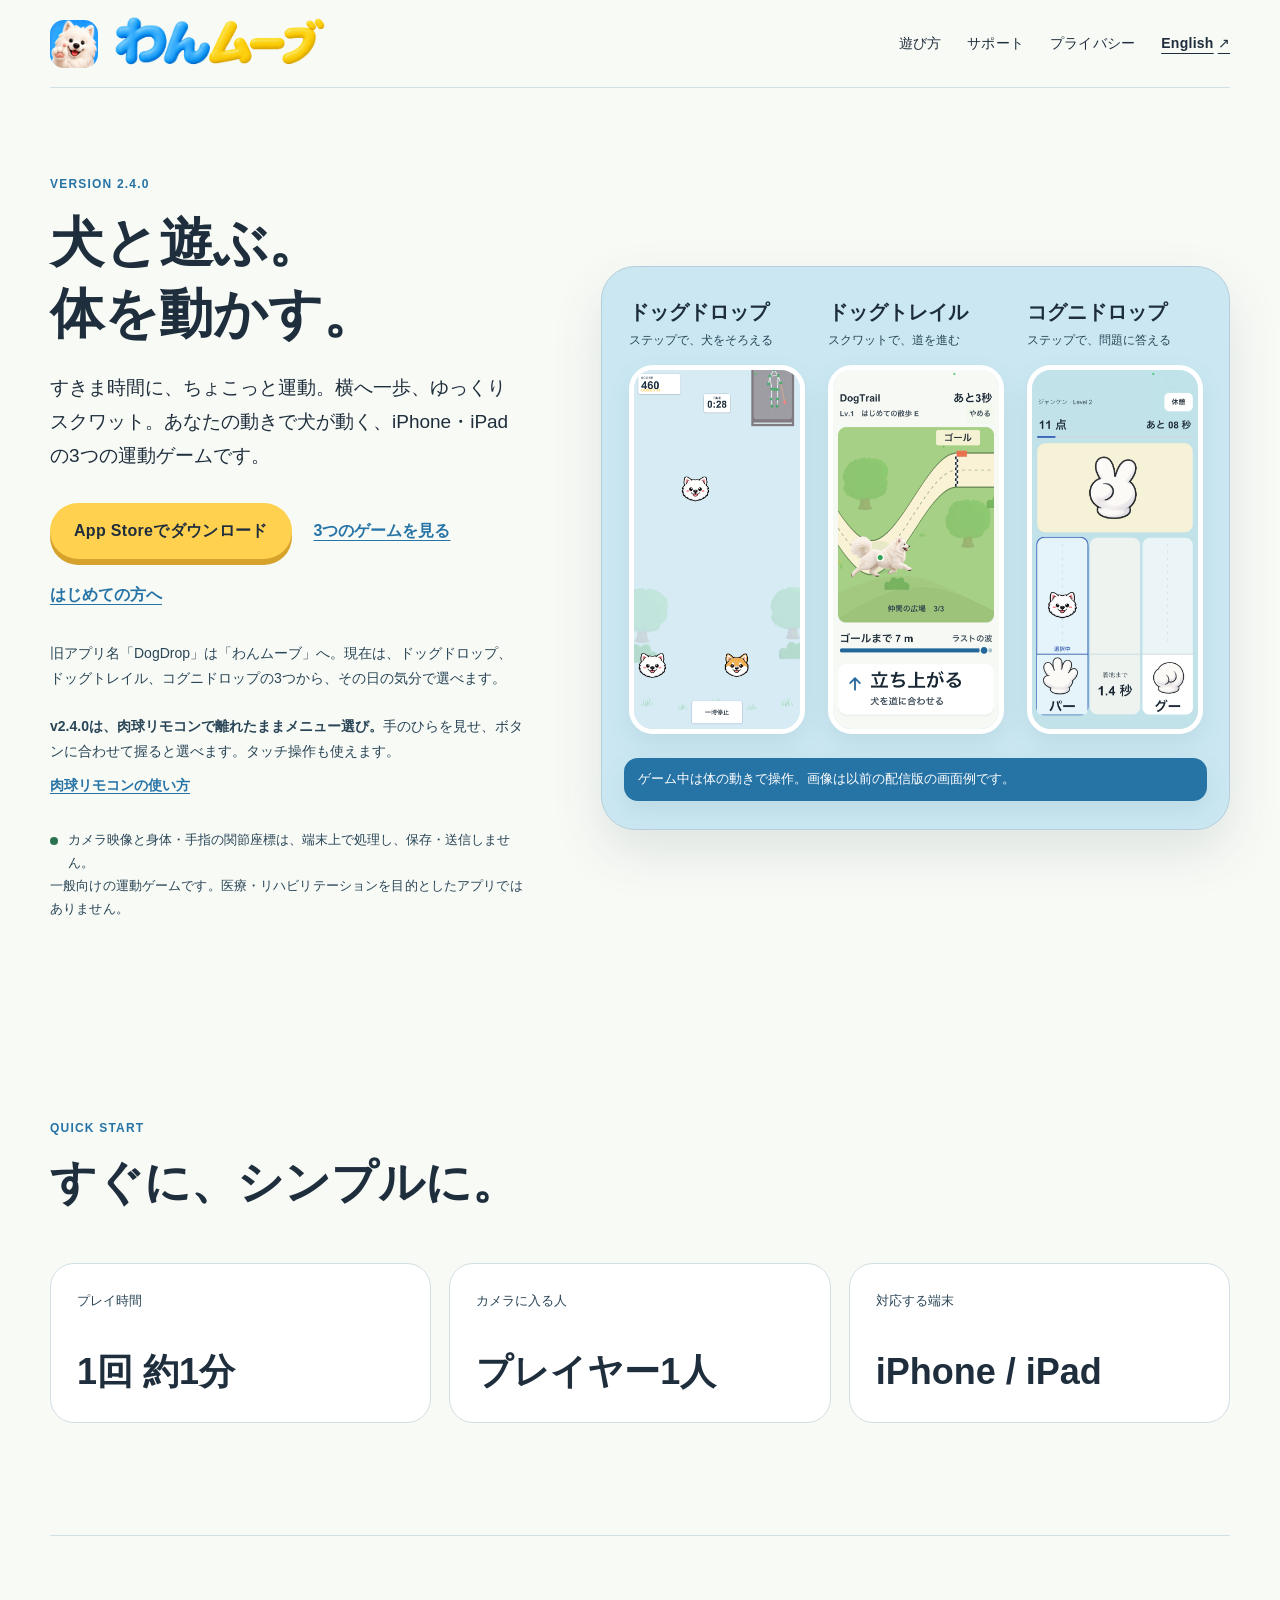
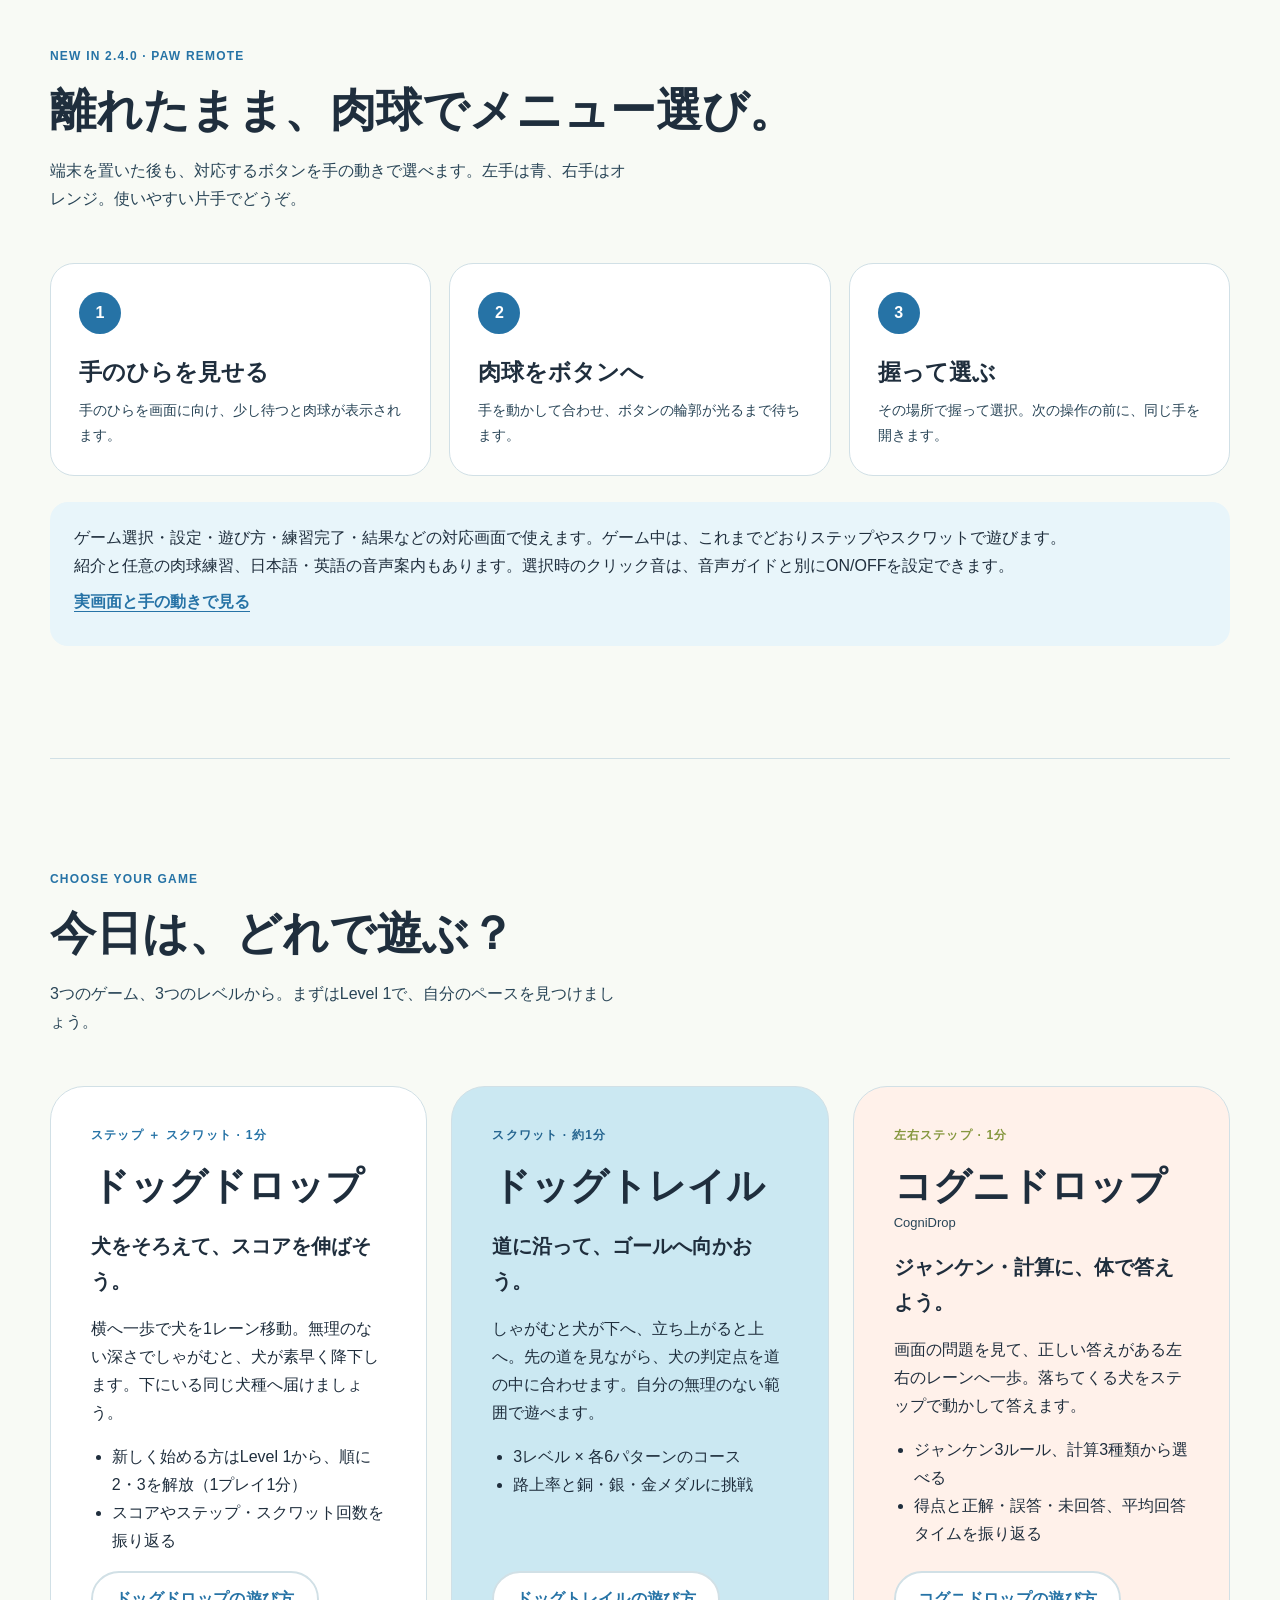
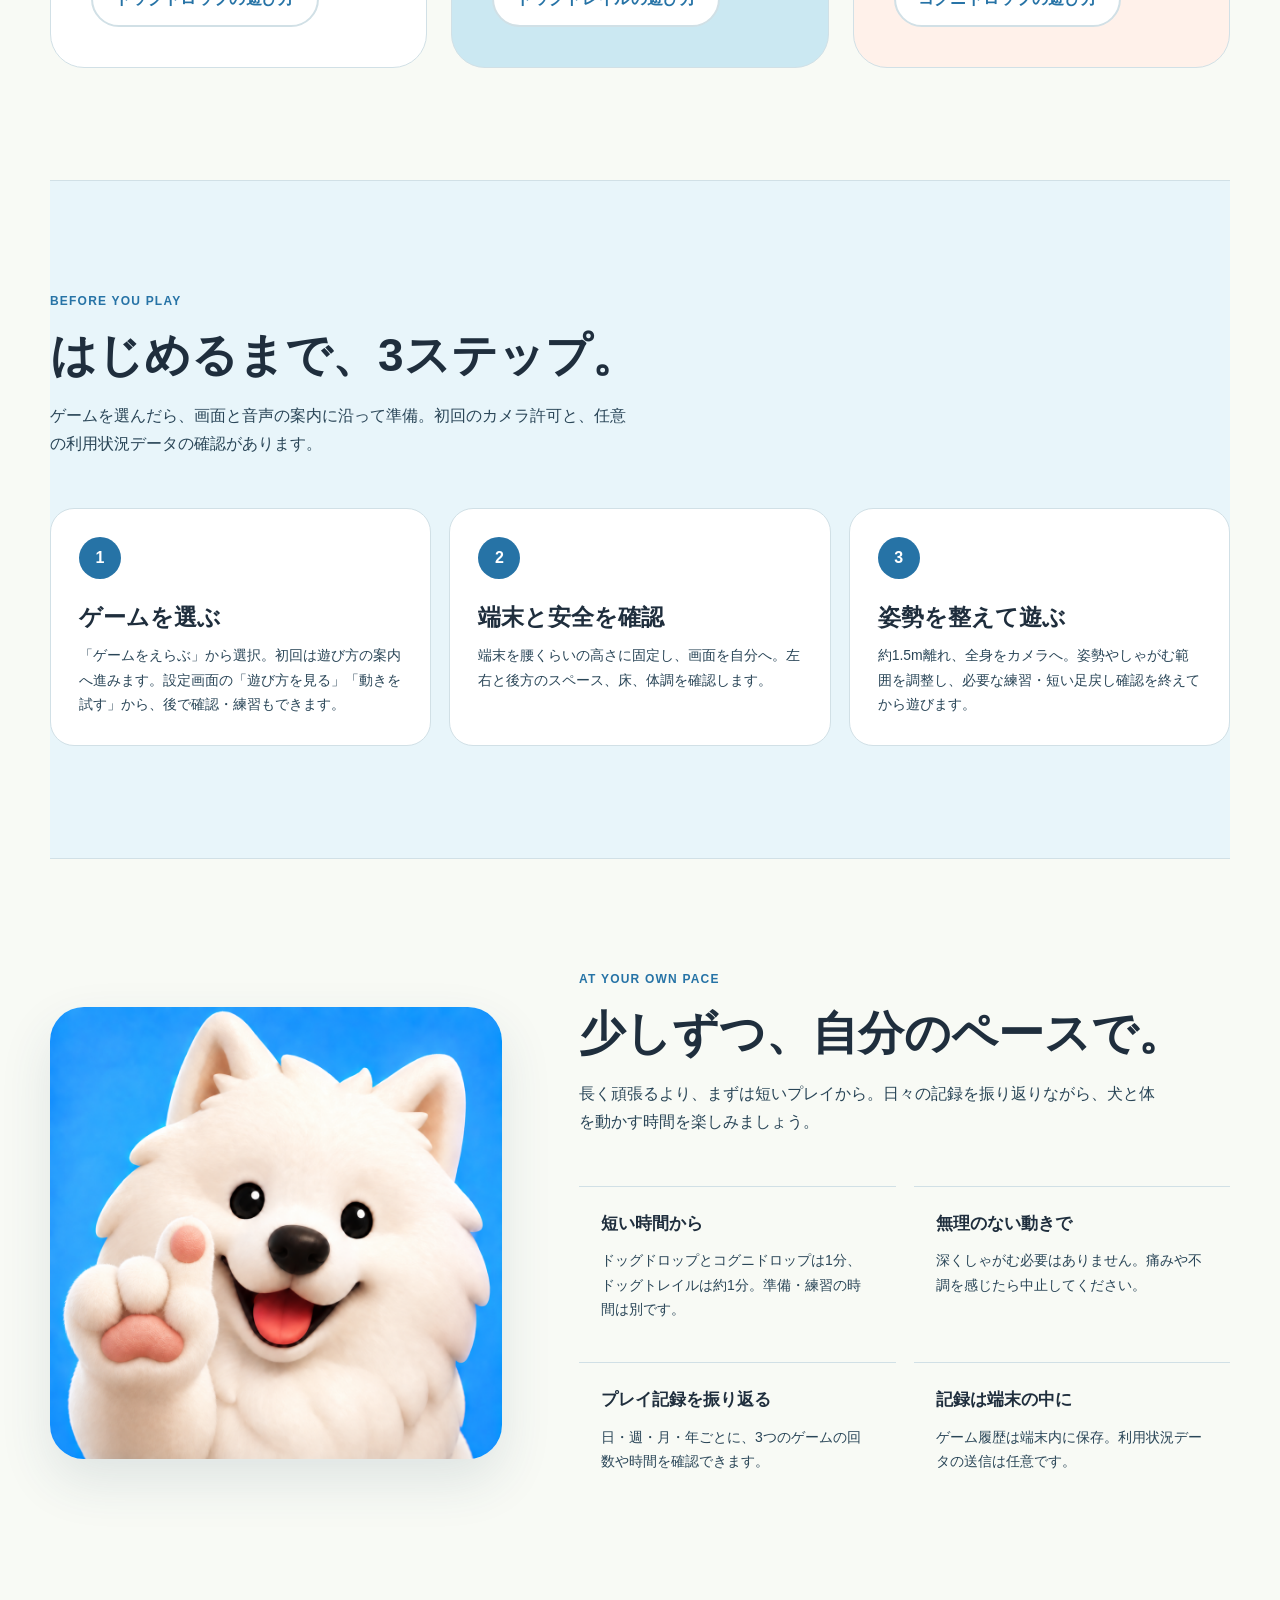
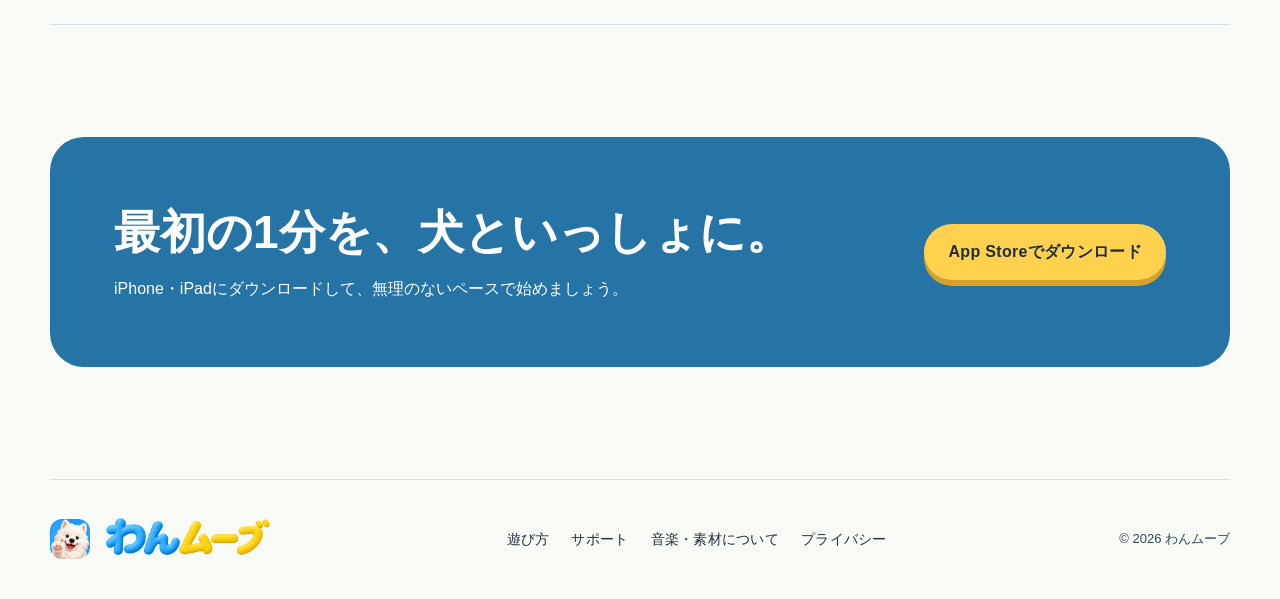
==== commit 66cc7322: "Deploy site from DogDrop@573d7de5c581f726f0561780583bbfdbb0604127" ====
--- a/index.html
+++ b/index.html
@@ -6,7 +6,7 @@
     <meta name="description" content="わんムーブ｜ワンコと１分間の運動ゲーム。すきま時間に、ちょこっと運動。v2.4.0は肉球リモコンで離れたままメニュー選び。iPhone・iPadで3つのゲームと日英の音声ガイドを楽しめます。" />
     <title>わんムーブ | すきま時間に、ちょこっと運動</title>
     <link rel="icon" href="assets/wanmove-icon.png" />
-    <link rel="stylesheet" href="assets/site.css?v=20260923-languages" />
+    <link rel="stylesheet" href="assets/site.css?v=20261025-paw-visuals" />
     <link rel="alternate" hreflang="ja" href="index.html" />
     <link rel="alternate" hreflang="en" href="en/index.html" />
   </head>
@@ -96,7 +96,7 @@
         <div class="info-box">
           <p>ゲーム選択・設定・遊び方・練習完了・結果などの対応画面で使えます。ゲーム中は、これまでどおりステップやスクワットで遊びます。</p>
           <p>紹介と任意の肉球練習、日本語・英語の音声案内もあります。選択時のクリック音は、音声ガイドと別にON/OFFを設定できます。</p>
-          <a class="text-link" href="guide.html#paw-remote">使い方と練習を見る</a>
+          <a class="text-link" href="guide.html#paw-remote">実画面と手の動きで見る</a>
         </div>
       </section>
 
--- a/assets/site.css
+++ b/assets/site.css
@@ -631,6 +631,131 @@
 }
 
 .detail-group > h2 { font-size: clamp(26px, 3vw, 36px); }
+
+/* Paw Remote: pair real screen states with illustrative left-hand movements. */
+.paw-visual-guide h3 {
+  margin: 28px 0 14px;
+  font-size: clamp(21px, 2.2vw, 27px);
+  line-height: 1.4;
+}
+
+.paw-visual-guide .paw-visual-note {
+  margin: 16px 0;
+  color: var(--muted);
+  font-size: 14px;
+  line-height: 1.8;
+}
+
+.paw-visual-guide .paw-motion-steps {
+  display: grid;
+  grid-template-columns: repeat(4, minmax(0, 1fr));
+  gap: 14px;
+  margin: 20px 0 0;
+  padding: 0;
+  list-style: none;
+}
+
+.paw-visual-guide .paw-step-card {
+  min-width: 0;
+  margin: 0;
+  padding: 16px;
+  border: 1px solid var(--border);
+  border-radius: 20px;
+  background: var(--surface);
+}
+
+.paw-step-number {
+  display: block;
+  margin-bottom: 10px;
+  color: var(--accent);
+  font-size: 14px;
+  font-weight: 700;
+  letter-spacing: .08em;
+}
+
+.paw-gesture-stage {
+  position: relative;
+  display: grid;
+  place-items: center;
+  min-height: 158px;
+  border-radius: 14px;
+  background: var(--surface-blue);
+}
+
+.paw-hand {
+  position: relative;
+  display: block;
+  width: min(100%, 138px);
+  aspect-ratio: 1;
+  overflow: hidden;
+  transform: scaleX(-1);
+}
+
+.paw-hand img {
+  position: absolute;
+  inset: 0 auto auto 0;
+  width: 200%;
+  max-width: none;
+  height: 100%;
+}
+
+.paw-hand-closed img { left: -100%; }
+
+.paw-move-cue {
+  position: absolute;
+  right: 4px;
+  bottom: 2px;
+  color: var(--accent);
+  font-size: 32px;
+  font-weight: 700;
+  line-height: 1;
+}
+
+.paw-step-card h4 { margin-top: 14px; font-size: 18px; line-height: 1.5; }
+.paw-visual-guide .paw-step-card p { margin-top: 8px; font-size: 14px; line-height: 1.8; }
+.paw-step-card .text-link { margin-top: 8px; font-size: 14px; }
+
+.paw-screen-grid {
+  display: grid;
+  grid-template-columns: repeat(2, minmax(0, 1fr));
+  align-items: start;
+  gap: 20px;
+  margin-top: 20px;
+}
+
+.paw-screen-card {
+  min-width: 0;
+  margin: 0;
+  padding: 20px;
+  border: 1px solid var(--border);
+  border-radius: 22px;
+  background: var(--surface);
+  scroll-margin-top: 24px;
+}
+
+.paw-screen-card h4 { min-height: 3em; margin-bottom: 16px; font-size: 18px; line-height: 1.5; }
+.paw-screen-link { display: block; width: min(100%, 300px); margin: 0 auto; border-radius: 16px; }
+.paw-screen-link:focus-visible { outline: 3px solid var(--accent); outline-offset: 5px; }
+.paw-screen-link img { display: block; width: 100%; height: auto; border: 1px solid var(--border); border-radius: 16px; }
+.paw-screen-card figcaption { margin-top: 18px; color: var(--muted); font-size: 14px; line-height: 1.8; }
+.paw-screen-card figcaption strong { display: block; margin-bottom: 5px; color: var(--navy); }
+
+@media (max-width: 760px) {
+  .paw-visual-guide .paw-motion-steps { grid-template-columns: repeat(2, minmax(0, 1fr)); }
+}
+
+@media (max-width: 580px) {
+  .paw-screen-grid { grid-template-columns: 1fr; }
+  .paw-screen-card h4 { min-height: 0; }
+}
+
+@media (max-width: 430px) {
+  .paw-visual-guide .paw-motion-steps { gap: 10px; }
+  .paw-visual-guide .paw-step-card { padding: 12px; }
+  .paw-gesture-stage { min-height: 128px; }
+  .paw-hand { width: min(100%, 112px); }
+  .paw-screen-card { padding: 14px; }
+}
 
 details {
   border-bottom: 1px solid var(--border);
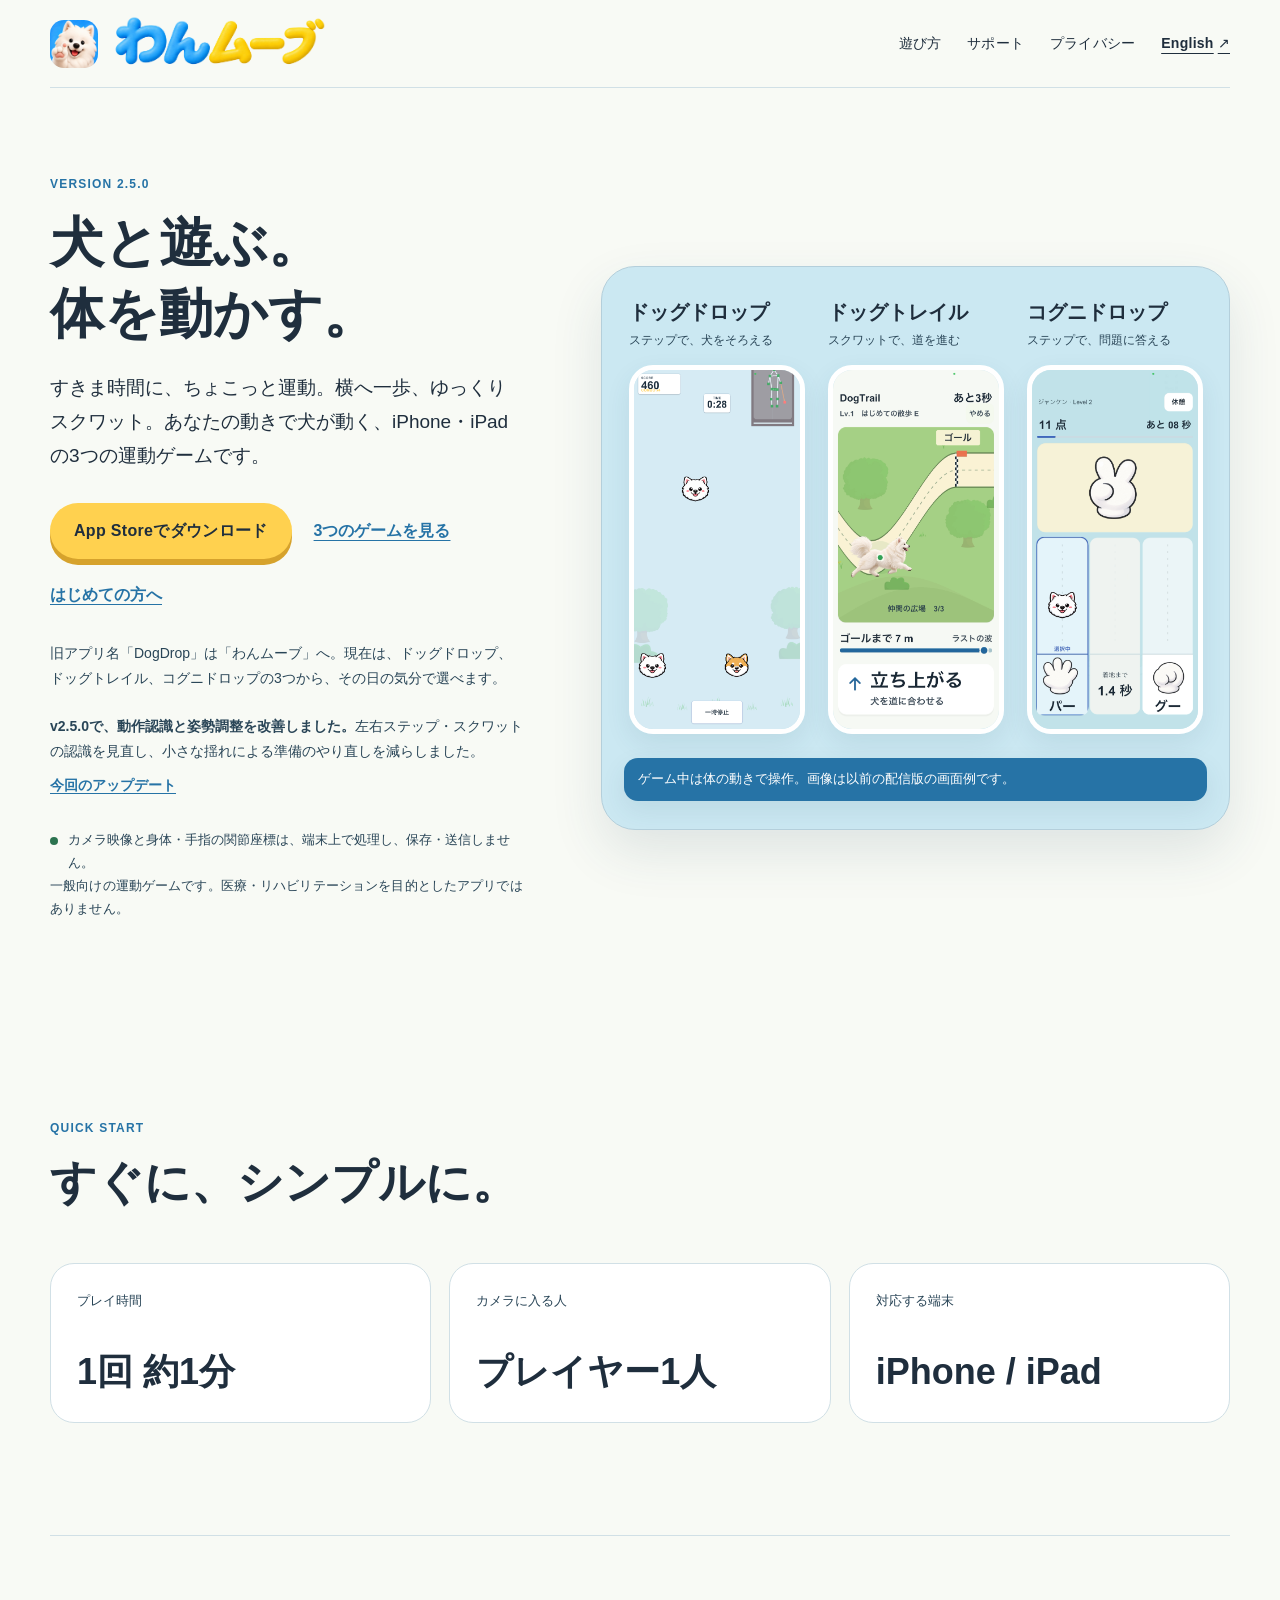
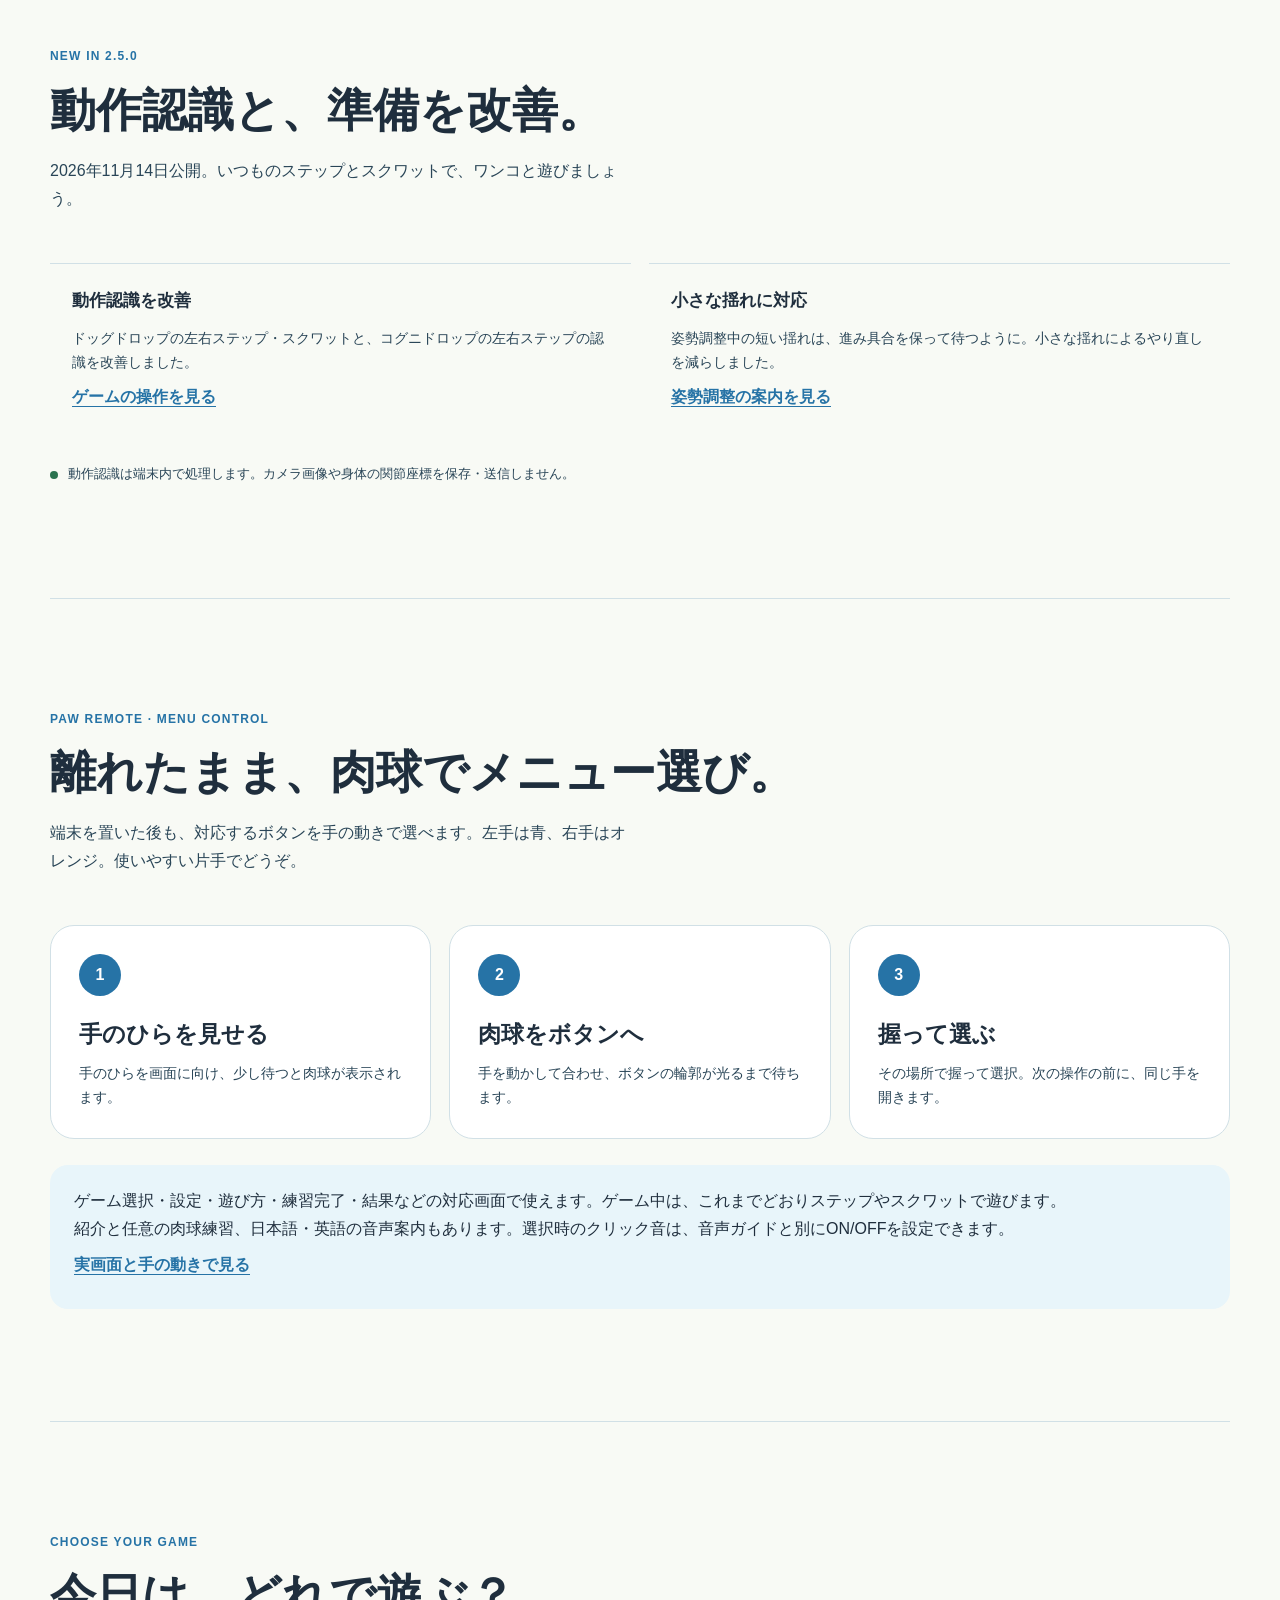
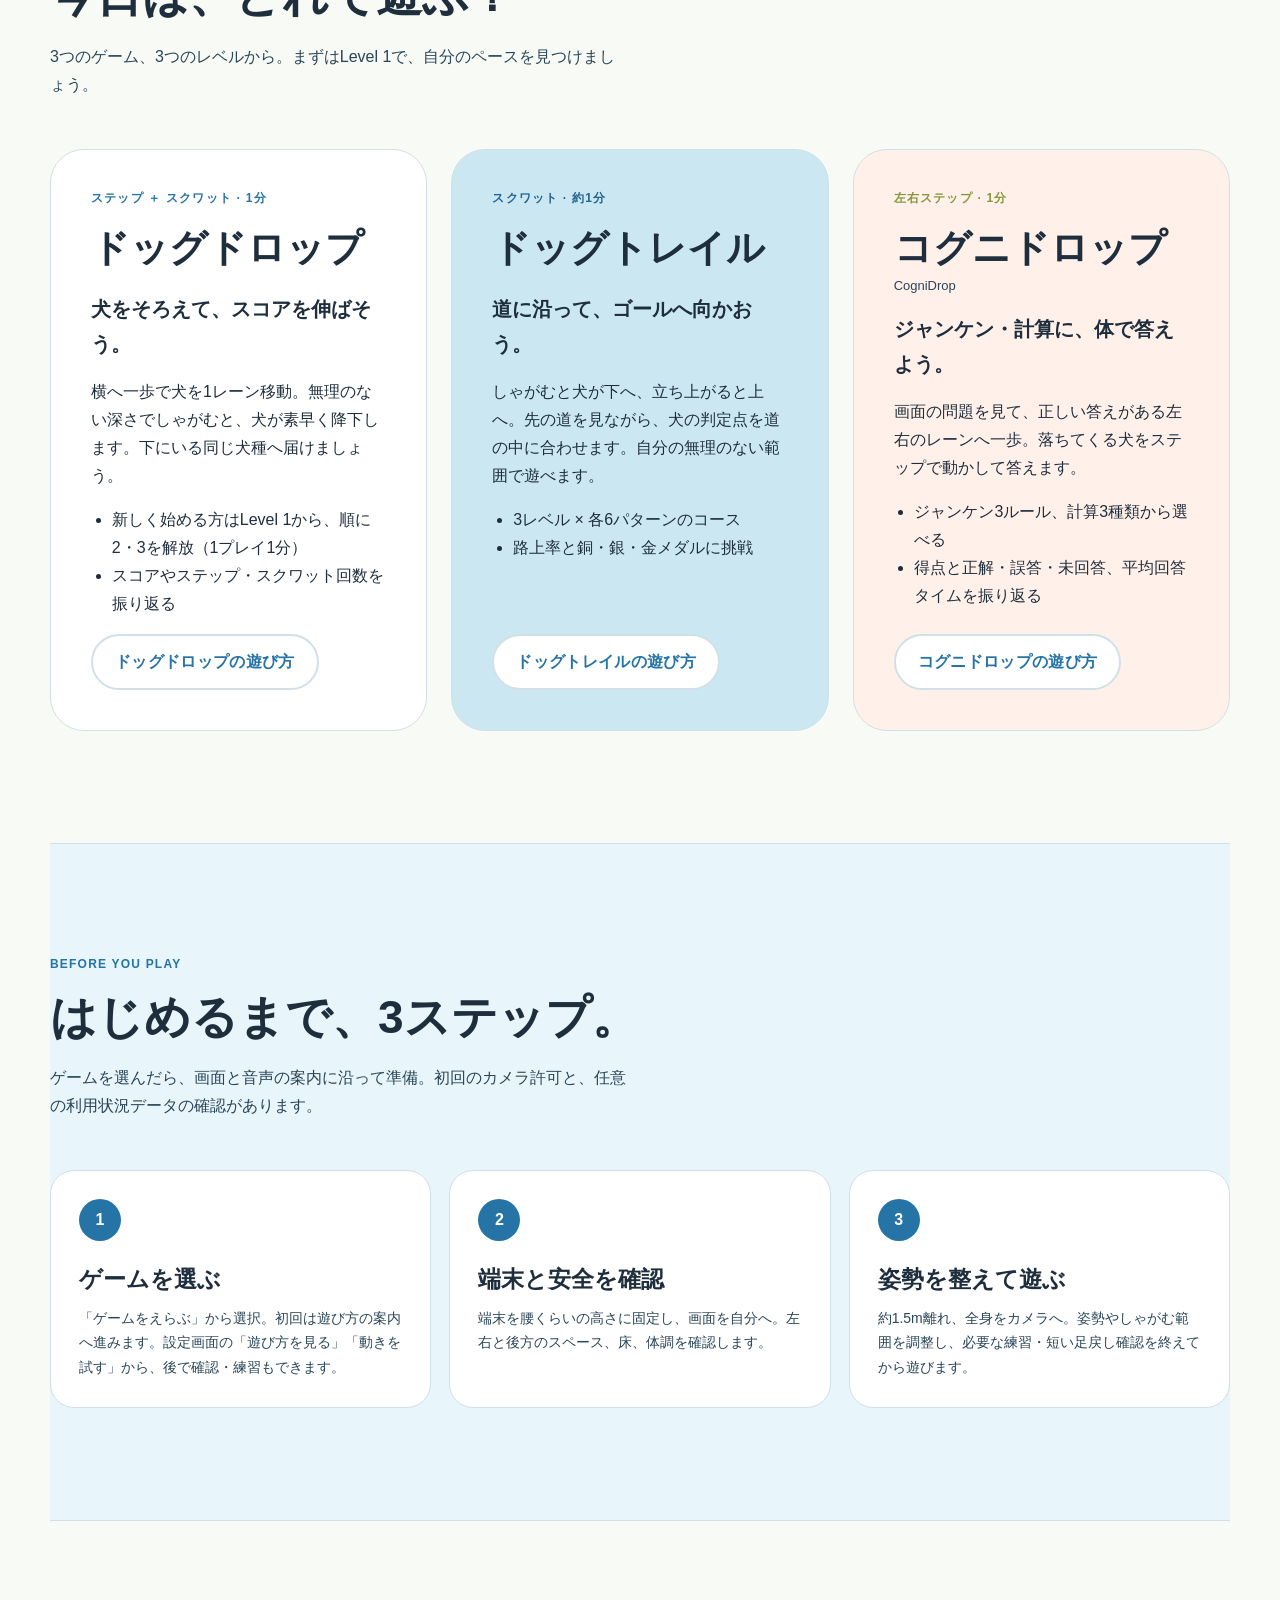
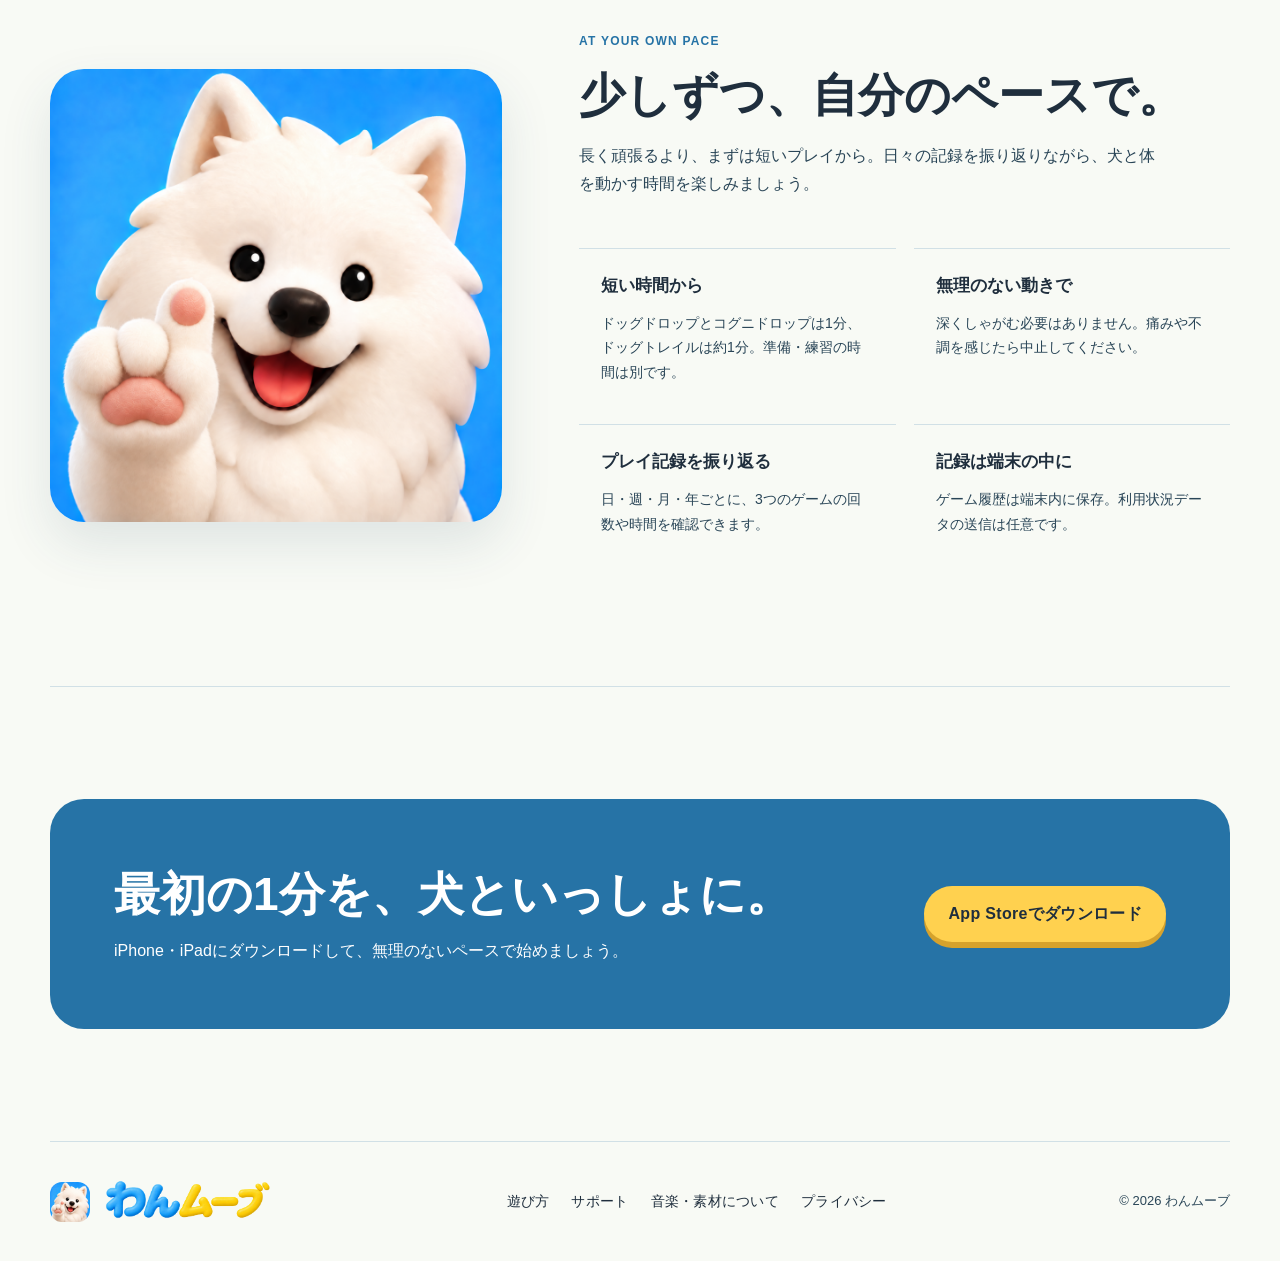
==== commit f87e9c03: "Deploy site from DogDrop@26b00b3717ef215ef971571d38cad1b13dd1becd" ====
--- a/index.html
+++ b/index.html
@@ -3,7 +3,7 @@
   <head>
     <meta charset="utf-8" />
     <meta name="viewport" content="width=device-width, initial-scale=1" />
-    <meta name="description" content="わんムーブ｜ワンコと１分間の運動ゲーム。すきま時間に、ちょこっと運動。v2.4.0は肉球リモコンで離れたままメニュー選び。iPhone・iPadで3つのゲームと日英の音声ガイドを楽しめます。" />
+    <meta name="description" content="わんムーブ｜ワンコと１分間の運動ゲーム。v2.5.0で動作認識と姿勢調整を改善。iPhone・iPadで3つの運動ゲーム、肉球リモコン、日英の音声ガイドを楽しめます。" />
     <title>わんムーブ | すきま時間に、ちょこっと運動</title>
     <link rel="icon" href="assets/wanmove-icon.png" />
     <link rel="stylesheet" href="assets/site.css?v=20261025-paw-visuals" />
@@ -28,7 +28,7 @@
     <main id="main-content">
       <section class="hero" aria-labelledby="hero-title" data-od-id="home-hero">
         <div class="hero-copy">
-          <p class="eyebrow">VERSION 2.4.0</p>
+          <p class="eyebrow">VERSION 2.5.0</p>
           <h1 id="hero-title" data-od-id="hero-heading">犬と遊ぶ。<br />体を動かす。</h1>
           <p class="lead">
             すきま時間に、ちょこっと運動。横へ一歩、ゆっくりスクワット。あなたの動きで犬が動く、iPhone・iPadの3つの運動ゲームです。
@@ -39,7 +39,7 @@
             <a class="text-link" href="guide.html" data-od-id="hero-guide-link">はじめての方へ</a>
           </div>
           <p class="rename-note">旧アプリ名「DogDrop」は「わんムーブ」へ。現在は、ドッグドロップ、ドッグトレイル、コグニドロップの3つから、その日の気分で選べます。</p>
-          <p class="rename-note"><strong>v2.4.0は、肉球リモコンで離れたままメニュー選び。</strong>手のひらを見せ、ボタンに合わせて握ると選べます。タッチ操作も使えます。<a class="text-link" href="guide.html#paw-remote">肉球リモコンの使い方</a></p>
+          <p class="rename-note"><strong>v2.5.0で、動作認識と姿勢調整を改善しました。</strong>左右ステップ・スクワットの認識を見直し、小さな揺れによる準備のやり直しを減らしました。<a class="text-link" href="#version-250">今回のアップデート</a></p>
           <p class="privacy-note">カメラ映像と身体・手指の関節座標は、端末上で処理し、保存・送信しません。</p>
           <p class="small">一般向けの運動ゲームです。医療・リハビリテーションを目的としたアプリではありません。</p>
         </div>
@@ -82,9 +82,18 @@
         </div>
       </section>
 
-      <section id="paw-remote" class="section" aria-labelledby="paw-remote-title">
-        <div class="section-heading">
-          <p class="eyebrow">NEW IN 2.4.0 · PAW REMOTE</p>
+      <section id="version-250" class="section" aria-labelledby="version-250-title">
+  <div class="section-heading"><p class="eyebrow">NEW IN 2.5.0</p><h2 id="version-250-title">動作認識と、準備を改善。</h2><p>2026年11月14日公開。いつものステップとスクワットで、ワンコと遊びましょう。</p></div>
+  <div class="mechanic-grid">
+    <article class="mechanic-card"><strong>動作認識を改善</strong><p>ドッグドロップの左右ステップ・スクワットと、コグニドロップの左右ステップの認識を改善しました。</p><a class="text-link" href="guide.html#dogdrop">ゲームの操作を見る</a></article>
+    <article class="mechanic-card"><strong>小さな揺れに対応</strong><p>姿勢調整中の短い揺れは、進み具合を保って待つように。小さな揺れによるやり直しを減らしました。</p><a class="text-link" href="support.html#posture-check">姿勢調整の案内を見る</a></article>
+  </div>
+  <p class="privacy-note">動作認識は端末内で処理します。カメラ画像や身体の関節座標を保存・送信しません。</p>
+</section>
+
+<section id="paw-remote" class="section" aria-labelledby="paw-remote-title">
+        <div class="section-heading">
+          <p class="eyebrow">PAW REMOTE · MENU CONTROL</p>
           <h2 id="paw-remote-title">離れたまま、肉球でメニュー選び。</h2>
           <p>端末を置いた後も、対応するボタンを手の動きで選べます。左手は青、右手はオレンジ。使いやすい片手でどうぞ。</p>
         </div>
